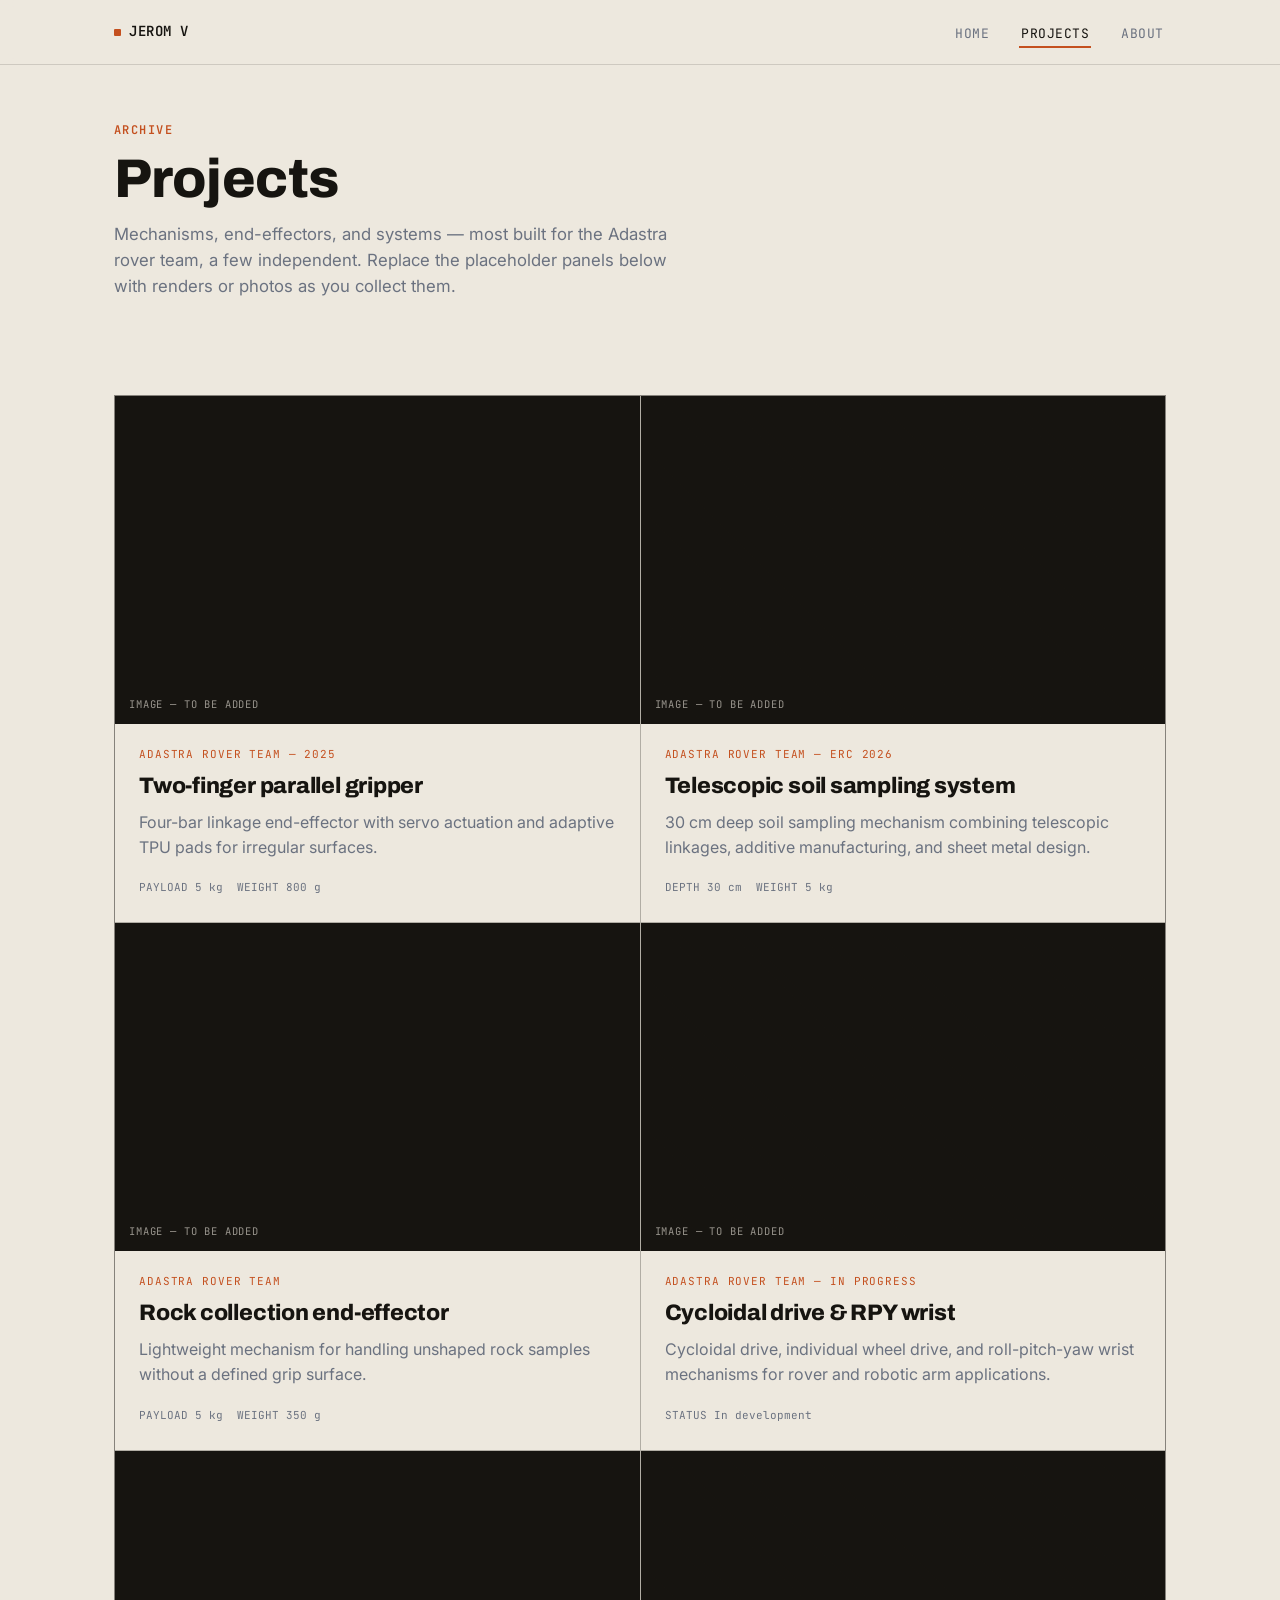
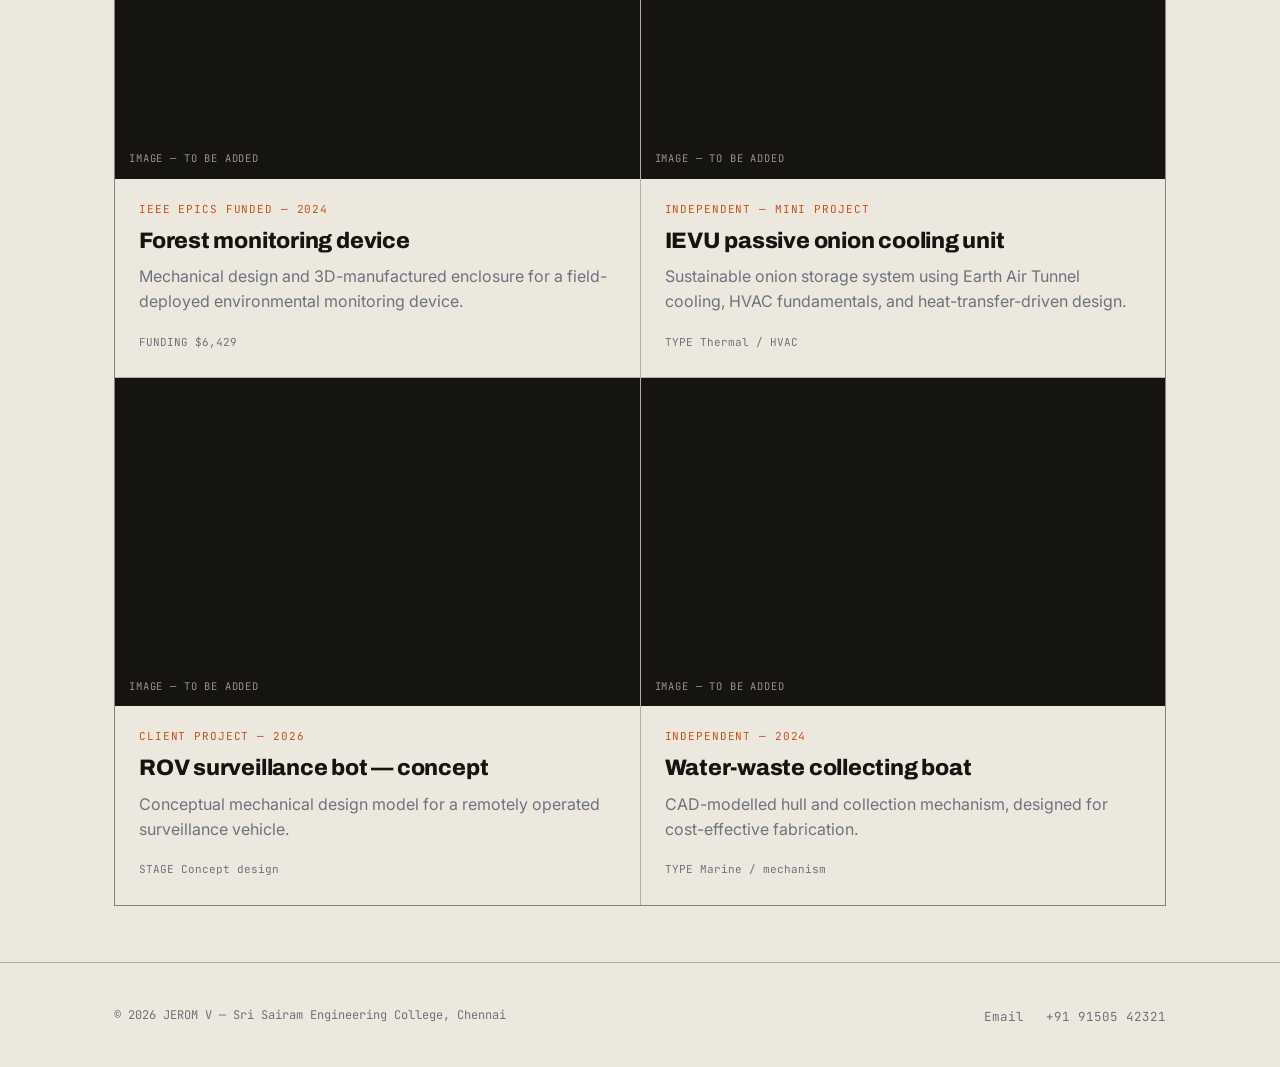
==== projects.html @ 45b2152e "Add files via upload" ====
<!DOCTYPE html>
<html lang="en">
<head>
<meta charset="UTF-8">
<meta name="viewport" content="width=device-width, initial-scale=1.0">
<title>Projects — Jerom V</title>
<link rel="stylesheet" href="style.css">
</head>
<body>

<nav class="site-nav">
  <div class="wrap">
    <a href="index.html" class="nav-mark"><span class="dot"></span>JEROM V</a>
    <ul class="nav-links">
      <li><a href="index.html">Home</a></li>
      <li><a href="projects.html" aria-current="page">Projects</a></li>
      <li><a href="about.html">About</a></li>
    </ul>
  </div>
</nav>

<header class="wrap" style="padding-top: 56px; padding-bottom: 40px;">
  <p class="eyebrow">ARCHIVE</p>
  <h1 style="margin-top: 12px; font-size: clamp(2.2rem, 5vw, 3.4rem);">Projects</h1>
  <p class="muted" style="margin-top: 16px; max-width: 560px; font-size: 1.05rem;">
    Mechanisms, end-effectors, and systems — most built for the Adastra rover
    team, a few independent. Replace the placeholder panels below with renders
    or photos as you collect them.
  </p>
</header>

<section class="tight">
  <div class="wrap">

    <div class="project-grid">

      <!-- 1 -->
      <a href="#gripper" id="gripper" class="project-card">
        <div class="project-thumb"><span class="placeholder-tag">IMAGE — TO BE ADDED</span></div>
        <div class="project-body">
          <span class="project-tag">Adastra Rover Team — 2025</span>
          <h3>Two-finger parallel gripper</h3>
          <p class="muted">Four-bar linkage end-effector with servo actuation and adaptive TPU pads for irregular surfaces.</p>
          <div class="project-meta">
            <span>PAYLOAD 5 kg</span>
            <span>WEIGHT 800 g</span>
          </div>
        </div>
      </a>

      <!-- 2 -->
      <a href="#sampler" id="sampler" class="project-card">
        <div class="project-thumb"><span class="placeholder-tag">IMAGE — TO BE ADDED</span></div>
        <div class="project-body">
          <span class="project-tag">Adastra Rover Team — ERC 2026</span>
          <h3>Telescopic soil sampling system</h3>
          <p class="muted">30 cm deep soil sampling mechanism combining telescopic linkages, additive manufacturing, and sheet metal design.</p>
          <div class="project-meta">
            <span>DEPTH 30 cm</span>
            <span>WEIGHT 5 kg</span>
          </div>
        </div>
      </a>

      <!-- 3 -->
      <a href="#rockgrip" id="rockgrip" class="project-card">
        <div class="project-thumb"><span class="placeholder-tag">IMAGE — TO BE ADDED</span></div>
        <div class="project-body">
          <span class="project-tag">Adastra Rover Team</span>
          <h3>Rock collection end-effector</h3>
          <p class="muted">Lightweight mechanism for handling unshaped rock samples without a defined grip surface.</p>
          <div class="project-meta">
            <span>PAYLOAD 5 kg</span>
            <span>WEIGHT 350 g</span>
          </div>
        </div>
      </a>

      <!-- 4 -->
      <a href="#drives" id="drives" class="project-card">
        <div class="project-thumb"><span class="placeholder-tag">IMAGE — TO BE ADDED</span></div>
        <div class="project-body">
          <span class="project-tag">Adastra Rover Team — In progress</span>
          <h3>Cycloidal drive &amp; RPY wrist</h3>
          <p class="muted">Cycloidal drive, individual wheel drive, and roll-pitch-yaw wrist mechanisms for rover and robotic arm applications.</p>
          <div class="project-meta">
            <span>STATUS In development</span>
          </div>
        </div>
      </a>

      <!-- 5 -->
      <a href="#epics" id="epics" class="project-card">
        <div class="project-thumb"><span class="placeholder-tag">IMAGE — TO BE ADDED</span></div>
        <div class="project-body">
          <span class="project-tag">IEEE EPICS Funded — 2024</span>
          <h3>Forest monitoring device</h3>
          <p class="muted">Mechanical design and 3D-manufactured enclosure for a field-deployed environmental monitoring device.</p>
          <div class="project-meta">
            <span>FUNDING $6,429</span>
          </div>
        </div>
      </a>

      <!-- 6 -->
      <a href="#ievu" id="ievu" class="project-card">
        <div class="project-thumb"><span class="placeholder-tag">IMAGE — TO BE ADDED</span></div>
        <div class="project-body">
          <span class="project-tag">Independent — Mini Project</span>
          <h3>IEVU passive onion cooling unit</h3>
          <p class="muted">Sustainable onion storage system using Earth Air Tunnel cooling, HVAC fundamentals, and heat-transfer-driven design.</p>
          <div class="project-meta">
            <span>TYPE Thermal / HVAC</span>
          </div>
        </div>
      </a>

      <!-- 7 -->
      <a href="#rov" id="rov" class="project-card">
        <div class="project-thumb"><span class="placeholder-tag">IMAGE — TO BE ADDED</span></div>
        <div class="project-body">
          <span class="project-tag">Client Project — 2026</span>
          <h3>ROV surveillance bot — concept</h3>
          <p class="muted">Conceptual mechanical design model for a remotely operated surveillance vehicle.</p>
          <div class="project-meta">
            <span>STAGE Concept design</span>
          </div>
        </div>
      </a>

      <!-- 8 -->
      <a href="#boat" id="boat" class="project-card">
        <div class="project-thumb"><span class="placeholder-tag">IMAGE — TO BE ADDED</span></div>
        <div class="project-body">
          <span class="project-tag">Independent — 2024</span>
          <h3>Water-waste collecting boat</h3>
          <p class="muted">CAD-modelled hull and collection mechanism, designed for cost-effective fabrication.</p>
          <div class="project-meta">
            <span>TYPE Marine / mechanism</span>
          </div>
        </div>
      </a>

    </div>
  </div>
</section>

<footer class="site-footer">
  <div class="wrap">
    <span class="footer-meta">© 2026 JEROM V — Sri Sairam Engineering College, Chennai</span>
    <ul class="footer-links">
      <li><a href="mailto:jeromvanathaian23@gmail.com">Email</a></li>
      <li><a href="tel:+919150542321">+91 91505 42321</a></li>
    </ul>
  </div>
</footer>

</body>
</html>
---- style.css ----
/* =========================================================
   JEROM V — Mechanical Design Portfolio
   Token system
   ========================================================= */

@import url('https://fonts.googleapis.com/css2?family=Archivo:wght@500;600;700;800&family=Inter:wght@400;500;600&family=JetBrains+Mono:wght@400;500;600&display=swap');

:root {
  /* Color */
  --ink: #161410;          /* near-black, warm */
  --paper: #EDE8DE;        /* machined-paper off-white */
  --accent: #C4501F;       /* burnt-orange / powder-coat */
  --steel: #6B7280;        /* tool-steel grey, secondary text */
  --sage: #8A9A8E;         /* blueprint green, quiet contrast */
  --line: rgba(22, 20, 16, 0.14);
  --line-strong: rgba(22, 20, 16, 0.28);
  --paper-raised: #F6F3EC;

  /* Type */
  --display: 'Archivo', sans-serif;
  --body: 'Inter', sans-serif;
  --mono: 'JetBrains Mono', monospace;

  /* Layout */
  --maxw: 1180px;
  --gutter: clamp(20px, 5vw, 64px);
}

* { box-sizing: border-box; }

html {
  scroll-behavior: smooth;
}

@media (prefers-reduced-motion: reduce) {
  html { scroll-behavior: auto; }
  * { animation-duration: 0.001ms !important; animation-iteration-count: 1 !important; transition-duration: 0.001ms !important; }
}

body {
  margin: 0;
  background: var(--paper);
  color: var(--ink);
  font-family: var(--body);
  font-size: 16px;
  line-height: 1.55;
  -webkit-font-smoothing: antialiased;
}

a { color: inherit; }

img { max-width: 100%; display: block; }

::selection {
  background: var(--accent);
  color: var(--paper);
}

:focus-visible {
  outline: 2px solid var(--accent);
  outline-offset: 3px;
}

.wrap {
  max-width: var(--maxw);
  margin: 0 auto;
  padding-left: var(--gutter);
  padding-right: var(--gutter);
}

/* ---------- Type scale ---------- */
.eyebrow {
  font-family: var(--mono);
  font-size: 12px;
  letter-spacing: 0.12em;
  text-transform: uppercase;
  color: var(--accent);
  font-weight: 600;
}

h1, h2, h3 {
  font-family: var(--display);
  font-weight: 800;
  letter-spacing: -0.01em;
  margin: 0;
}

h1 { font-size: clamp(2.6rem, 6vw, 5rem); line-height: 0.98; }
h2 { font-size: clamp(1.8rem, 3.4vw, 2.6rem); line-height: 1.05; }
h3 { font-size: clamp(1.15rem, 2vw, 1.4rem); line-height: 1.2; }

p { margin: 0; color: var(--ink); }
.muted { color: var(--steel); }

/* ---------- Nav ---------- */
.site-nav {
  position: sticky;
  top: 0;
  z-index: 50;
  background: rgba(237, 232, 222, 0.92);
  backdrop-filter: blur(6px);
  border-bottom: 1px solid var(--line);
}

.site-nav .wrap {
  display: flex;
  align-items: center;
  justify-content: space-between;
  height: 64px;
}

.nav-mark {
  font-family: var(--mono);
  font-weight: 600;
  font-size: 14px;
  letter-spacing: 0.04em;
  text-decoration: none;
  display: flex;
  align-items: center;
  gap: 8px;
}

.nav-mark .dot {
  width: 7px;
  height: 7px;
  background: var(--accent);
  border-radius: 1px;
  display: inline-block;
}

.nav-links {
  display: flex;
  gap: 28px;
  list-style: none;
  margin: 0;
  padding: 0;
}

.nav-links a {
  font-family: var(--mono);
  font-size: 13px;
  letter-spacing: 0.04em;
  text-decoration: none;
  color: var(--steel);
  text-transform: uppercase;
  padding: 4px 2px;
  border-bottom: 2px solid transparent;
  transition: color 0.15s ease, border-color 0.15s ease;
}

.nav-links a:hover,
.nav-links a[aria-current="page"] {
  color: var(--ink);
  border-color: var(--accent);
}

.nav-toggle { display: none; }

@media (max-width: 640px) {
  .nav-links { gap: 18px; }
  .nav-links a { font-size: 11px; }
}

/* ---------- Spec sheet strip (signature element) ---------- */
.spec-strip {
  display: grid;
  grid-template-columns: repeat(auto-fit, minmax(140px, 1fr));
  border-top: 1px solid var(--line-strong);
  border-bottom: 1px solid var(--line-strong);
}

.spec-item {
  padding: 14px var(--gutter) 14px 0;
  border-left: 1px solid var(--line);
}

.spec-item:first-child { border-left: none; padding-left: 0; }

@media (max-width: 720px) {
  .spec-strip { grid-template-columns: repeat(2, 1fr); }
  .spec-item { padding: 12px 12px 12px 0; }
  .spec-item:nth-child(2n+1) { border-left: none; }
}

.spec-label {
  font-family: var(--mono);
  font-size: 10.5px;
  letter-spacing: 0.1em;
  text-transform: uppercase;
  color: var(--steel);
  margin-bottom: 4px;
}

.spec-value {
  font-family: var(--mono);
  font-size: 14px;
  font-weight: 600;
  color: var(--ink);
}

.spec-value.accent { color: var(--accent); }

/* ---------- Section scaffolding ---------- */
section { padding: 88px 0; }
section.tight { padding: 56px 0; }

.section-head {
  display: flex;
  justify-content: space-between;
  align-items: flex-end;
  gap: 24px;
  margin-bottom: 40px;
  border-bottom: 1px solid var(--line-strong);
  padding-bottom: 20px;
}

.rule {
  border: none;
  border-top: 1px solid var(--line);
  margin: 0;
}

/* ---------- Buttons / links ---------- */
.btn {
  display: inline-flex;
  align-items: center;
  gap: 8px;
  font-family: var(--mono);
  font-size: 13px;
  letter-spacing: 0.04em;
  text-transform: uppercase;
  text-decoration: none;
  padding: 12px 20px;
  border: 1px solid var(--ink);
  color: var(--ink);
  transition: background 0.15s ease, color 0.15s ease;
}

.btn:hover { background: var(--ink); color: var(--paper); }

.btn.primary {
  background: var(--accent);
  border-color: var(--accent);
  color: var(--paper);
}

.btn.primary:hover { background: var(--ink); border-color: var(--ink); }

.text-link {
  font-family: var(--mono);
  font-size: 13px;
  text-decoration: none;
  color: var(--ink);
  border-bottom: 1px solid var(--accent);
  padding-bottom: 1px;
}

.text-link:hover { color: var(--accent); }

/* ---------- Project cards ---------- */
.project-grid {
  display: grid;
  grid-template-columns: repeat(2, 1fr);
  gap: 1px;
  background: var(--line-strong);
  border: 1px solid var(--line-strong);
}

@media (max-width: 760px) {
  .project-grid { grid-template-columns: 1fr; }
}

.project-card {
  background: var(--paper);
  text-decoration: none;
  color: var(--ink);
  display: flex;
  flex-direction: column;
  transition: background 0.18s ease;
}

.project-card:hover { background: var(--paper-raised); }

.project-thumb {
  aspect-ratio: 16 / 10;
  background:
    repeating-linear-gradient(45deg, transparent, transparent 8px, rgba(22,20,16,0.05) 8px, rgba(22,20,16,0.05) 9px),
    var(--ink);
  position: relative;
  overflow: hidden;
}

.project-thumb .placeholder-tag {
  position: absolute;
  bottom: 12px;
  left: 14px;
  font-family: var(--mono);
  font-size: 10.5px;
  color: var(--paper);
  opacity: 0.6;
  letter-spacing: 0.08em;
}

.project-thumb img { width: 100%; height: 100%; object-fit: cover; }

.project-body {
  padding: 22px 24px 26px;
  flex: 1;
  display: flex;
  flex-direction: column;
  gap: 10px;
}

.project-tag {
  font-family: var(--mono);
  font-size: 11px;
  letter-spacing: 0.08em;
  text-transform: uppercase;
  color: var(--accent);
}

.project-meta {
  display: flex;
  gap: 14px;
  flex-wrap: wrap;
  margin-top: auto;
  padding-top: 10px;
}

.project-meta span {
  font-family: var(--mono);
  font-size: 11px;
  color: var(--steel);
}

/* ---------- Footer ---------- */
.site-footer {
  border-top: 1px solid var(--line-strong);
  padding: 40px 0;
}

.site-footer .wrap {
  display: flex;
  justify-content: space-between;
  align-items: center;
  flex-wrap: wrap;
  gap: 16px;
}

.footer-links {
  display: flex;
  gap: 22px;
  list-style: none;
  padding: 0;
  margin: 0;
}

.footer-links a {
  font-family: var(--mono);
  font-size: 12.5px;
  text-decoration: none;
  color: var(--steel);
}

.footer-links a:hover { color: var(--accent); }

.footer-meta {
  font-family: var(--mono);
  font-size: 12px;
  color: var(--steel);
}

/* ---------- Misc components ---------- */
.kicker-num {
  font-family: var(--mono);
  font-size: 12px;
  color: var(--steel);
}

.two-col {
  display: grid;
  grid-template-columns: 1.1fr 1fr;
  gap: 56px;
}

@media (max-width: 800px) {
  .two-col { grid-template-columns: 1fr; gap: 32px; }
}

.tag-list {
  display: flex;
  flex-wrap: wrap;
  gap: 8px;
}

.tag-pill {
  font-family: var(--mono);
  font-size: 11.5px;
  letter-spacing: 0.02em;
  padding: 5px 10px;
  border: 1px solid var(--line-strong);
  color: var(--steel);
}

.timeline-row {
  display: grid;
  grid-template-columns: 110px 1fr;
  gap: 24px;
  padding: 22px 0;
  border-top: 1px solid var(--line);
}

.timeline-row:last-child { border-bottom: 1px solid var(--line); }

.timeline-date {
  font-family: var(--mono);
  font-size: 12.5px;
  color: var(--steel);
  padding-top: 3px;
}

@media (max-width: 600px) {
  .timeline-row { grid-template-columns: 1fr; gap: 6px; }
}

/* hero crosshair / corner marks, subtle technical-drawing motif */
.hero-frame {
  position: relative;
  border: 1px solid var(--line-strong);
  padding: 56px var(--gutter) 64px;
}

.corner {
  position: absolute;
  width: 14px;
  height: 14px;
  border: 1.5px solid var(--accent);
}

.corner.tl { top: -1px; left: -1px; border-right: none; border-bottom: none; }
.corner.tr { top: -1px; right: -1px; border-left: none; border-bottom: none; }
.corner.bl { bottom: -1px; left: -1px; border-right: none; border-top: none; }
.corner.br { bottom: -1px; right: -1px; border-left: none; border-top: none; }
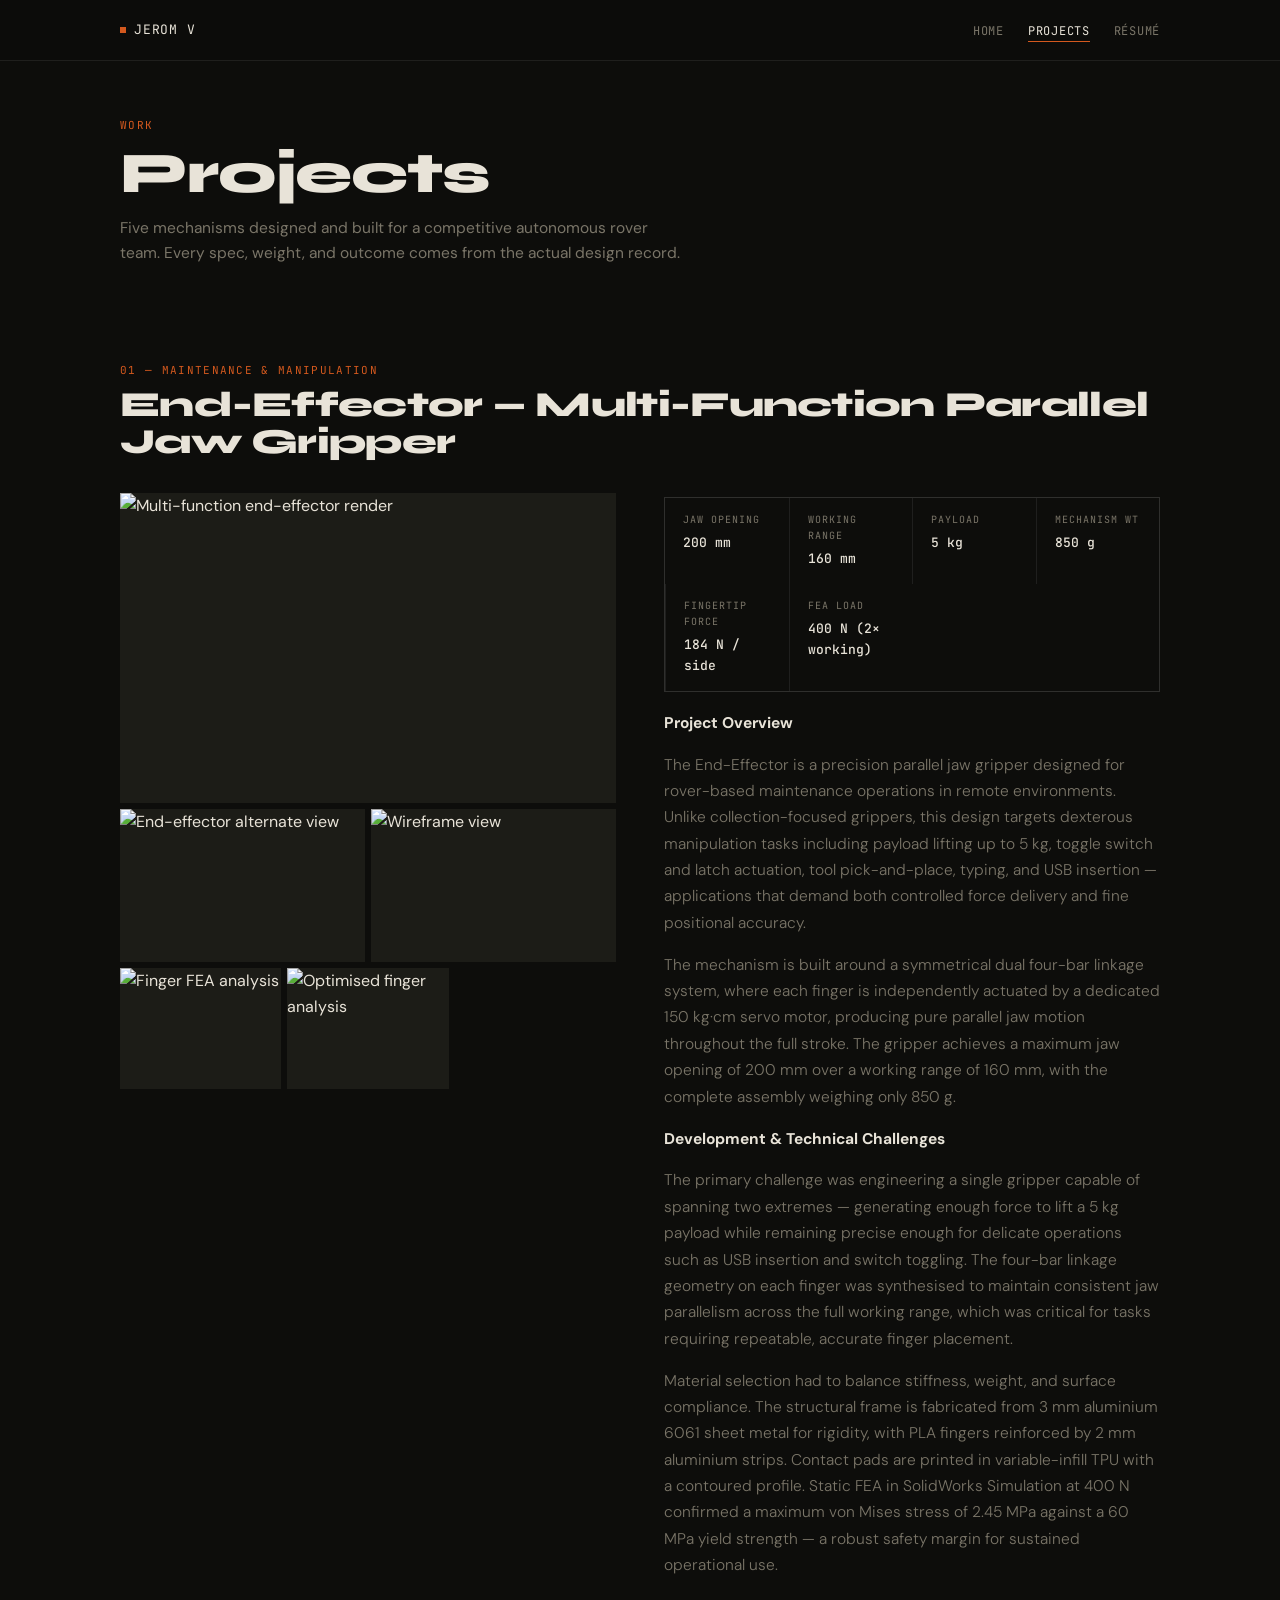
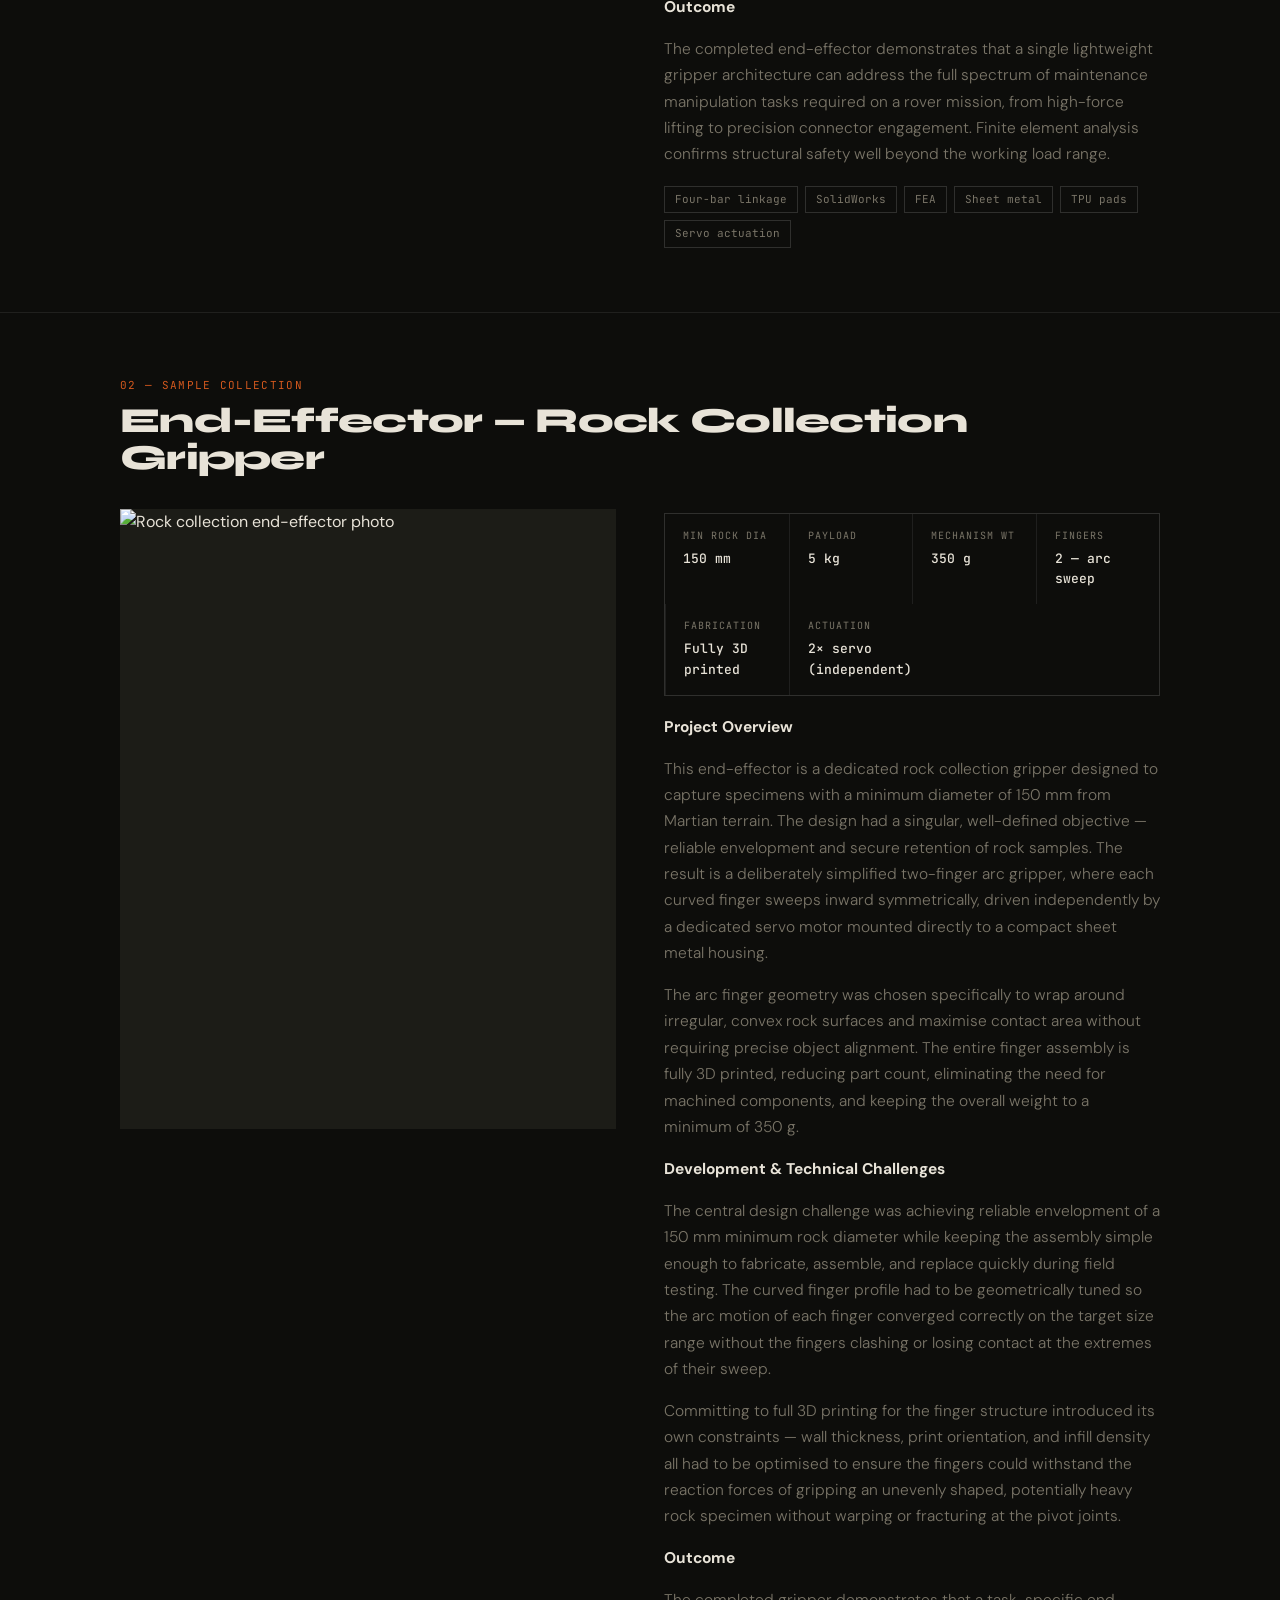
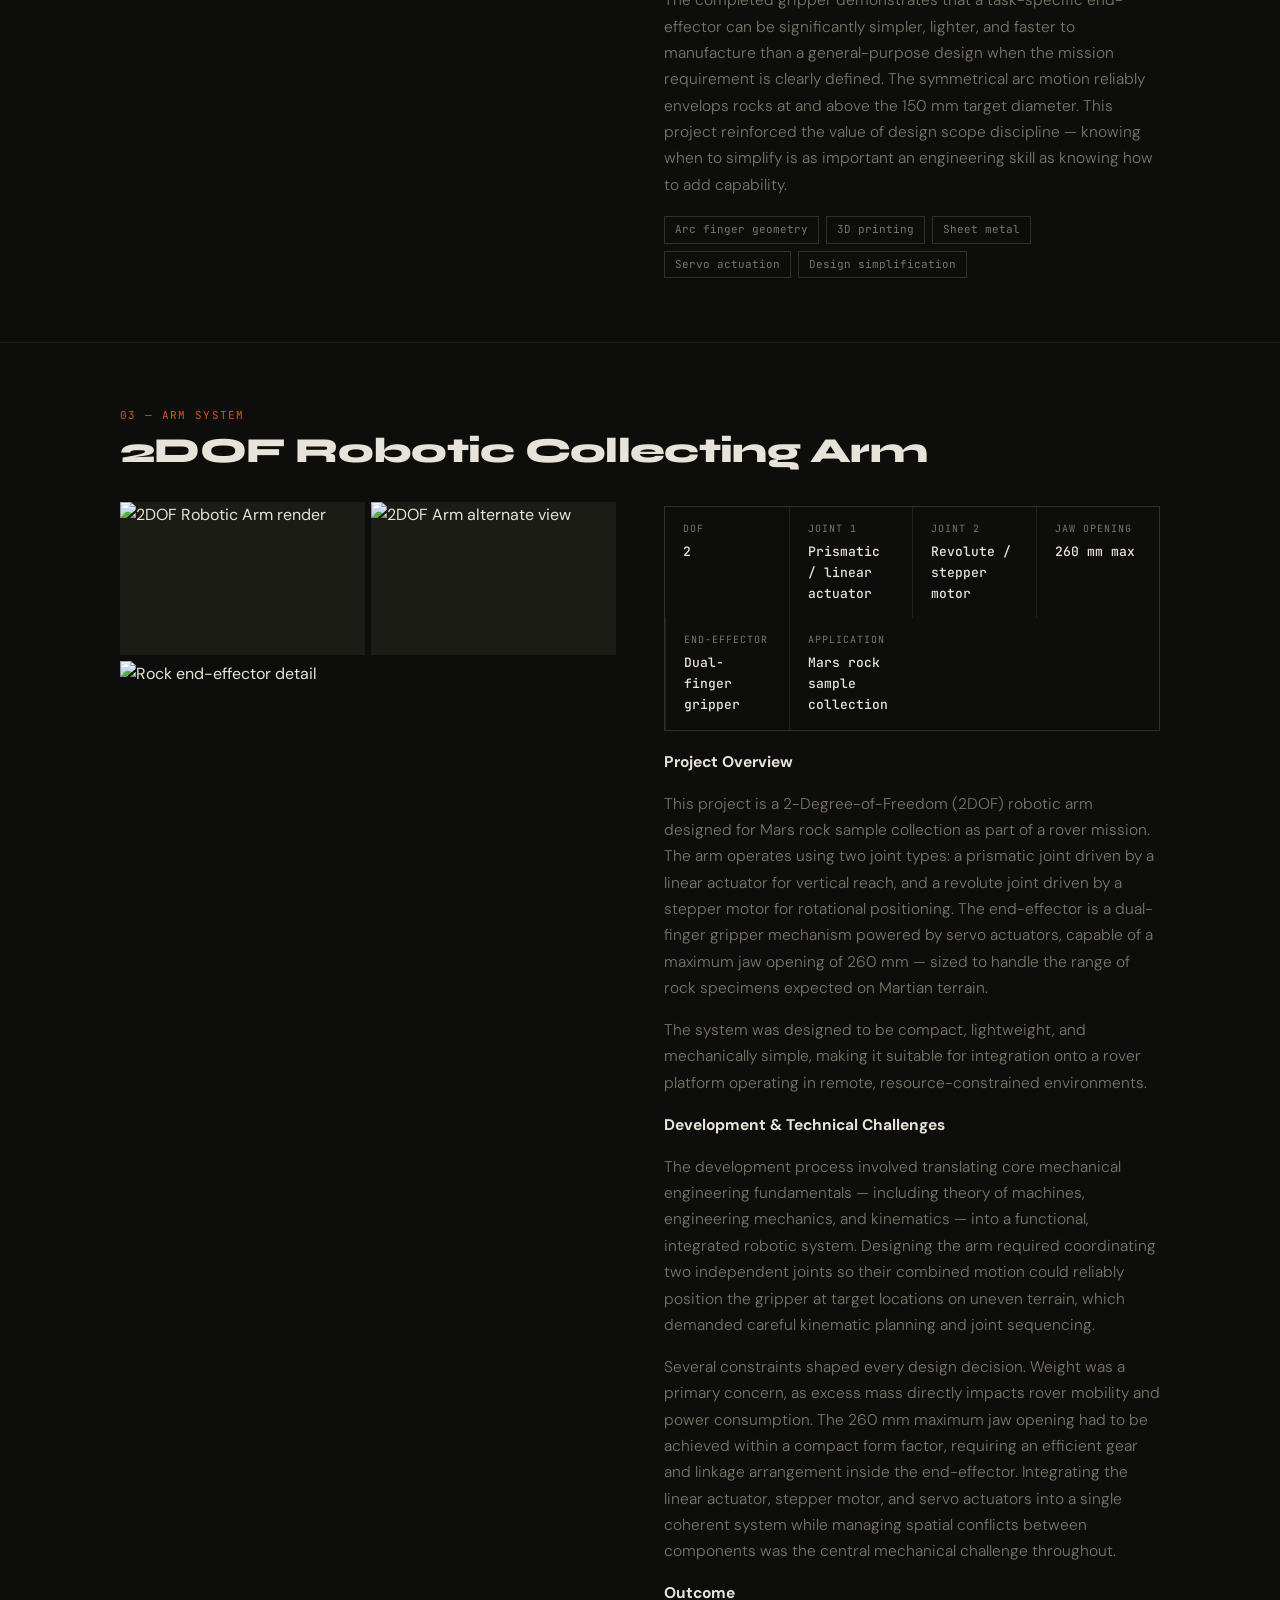
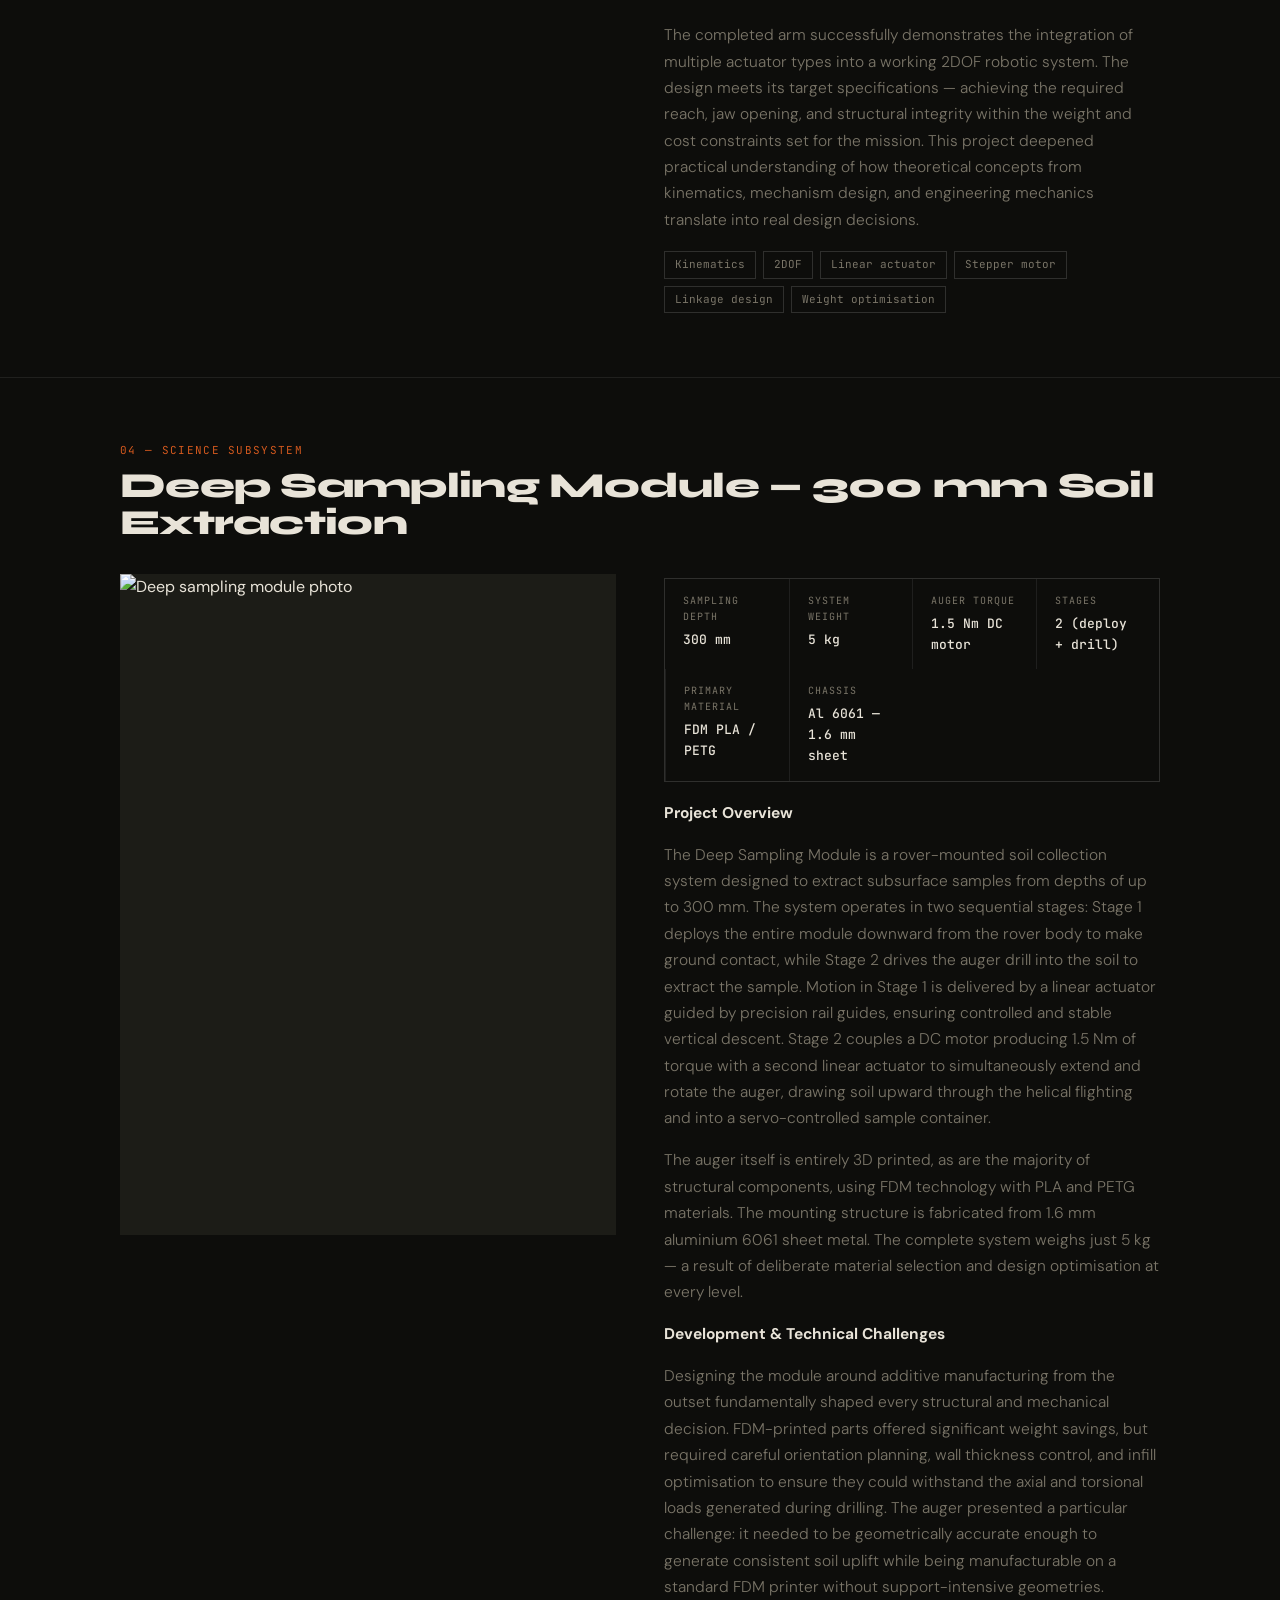
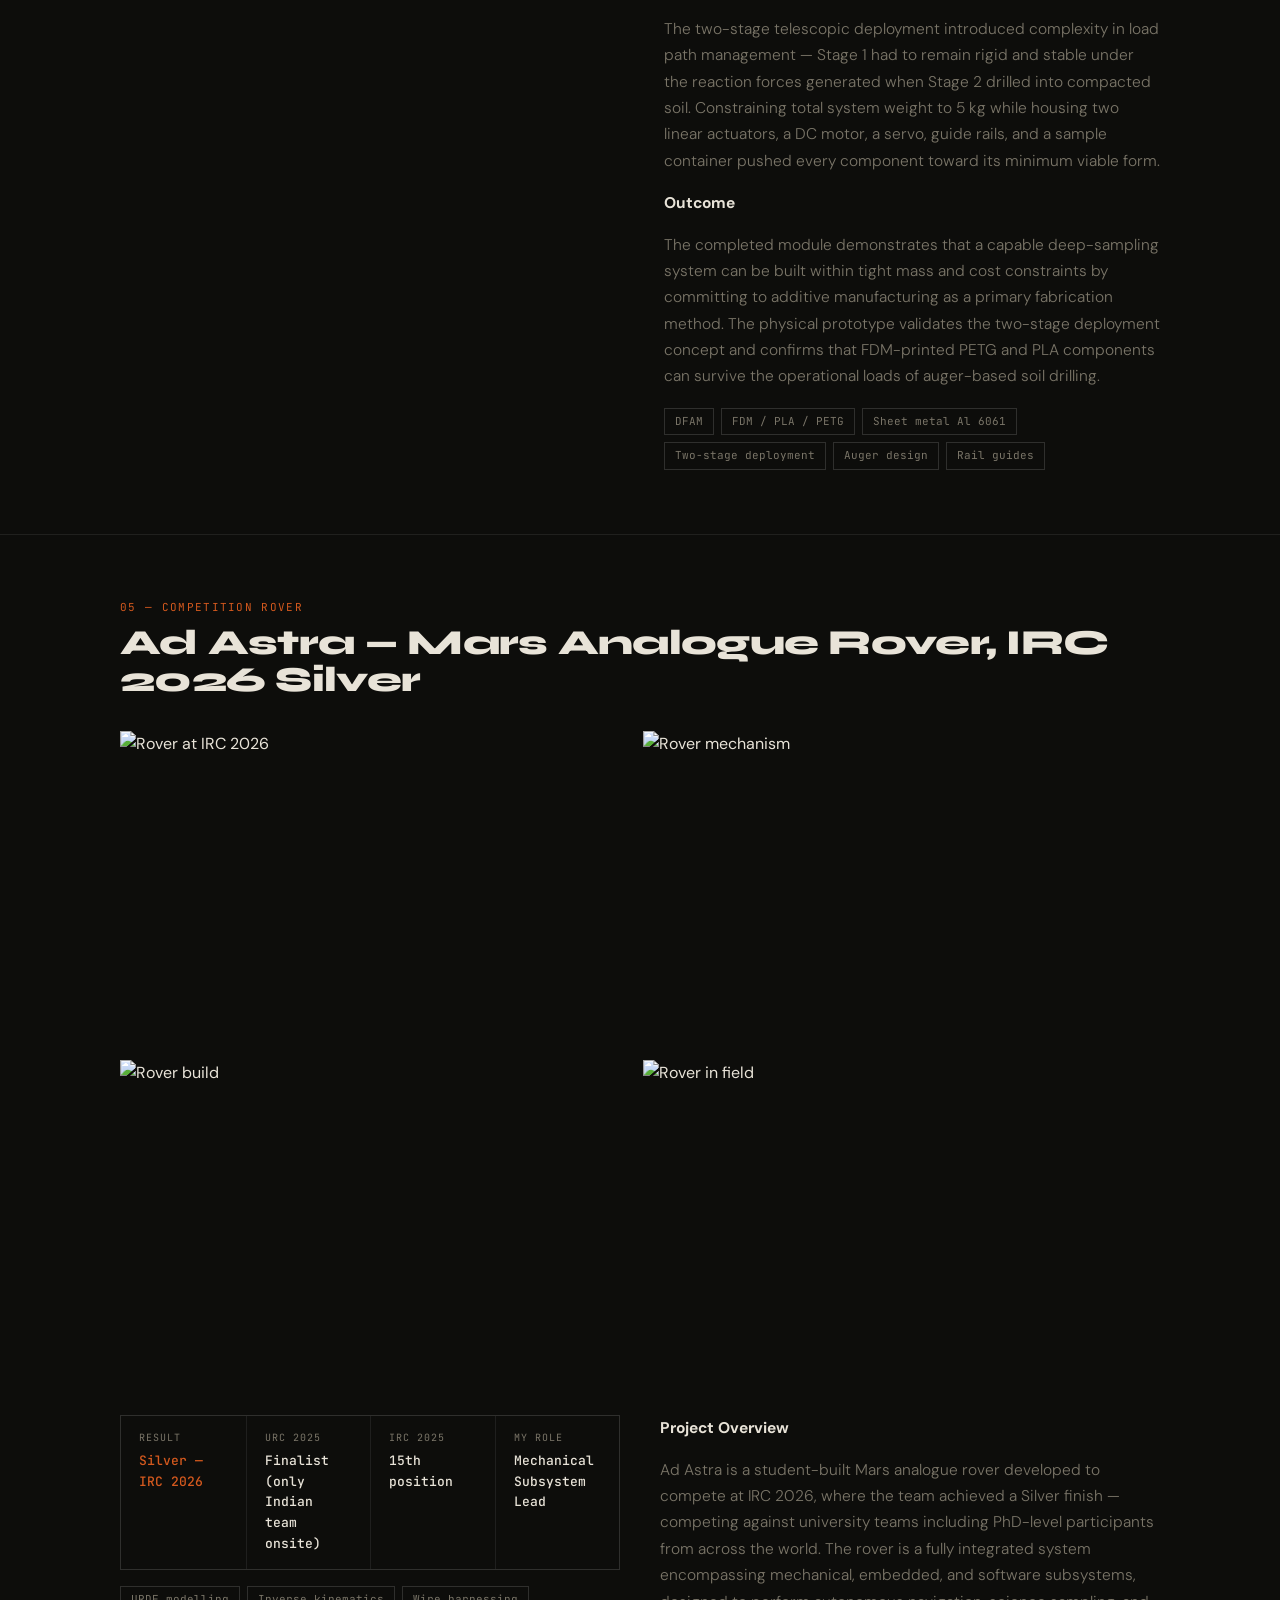
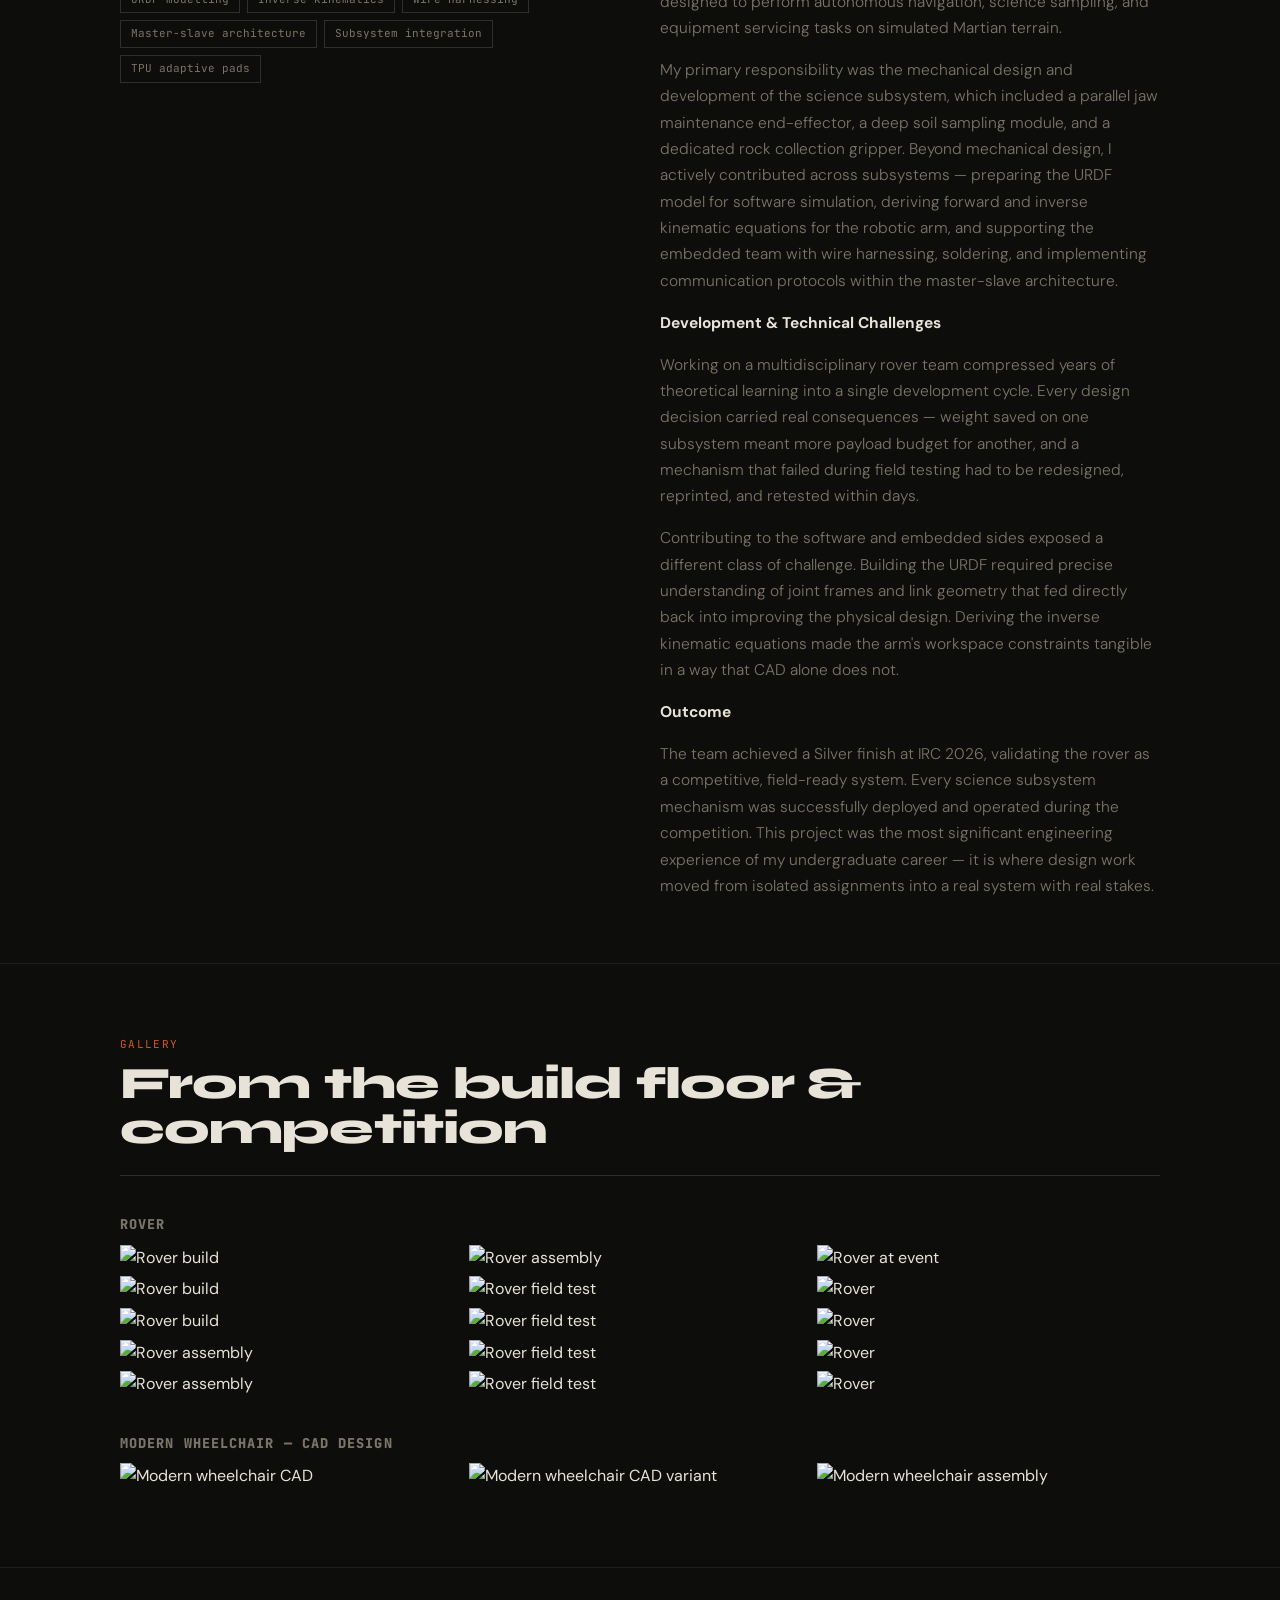
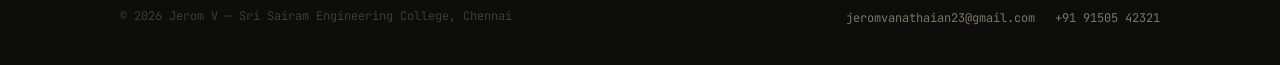
==== commit 36ce7268: "Add files via upload" ====
--- a/projects.html
+++ b/projects.html
@@ -2,158 +2,329 @@
 <html lang="en">
 <head>
 <meta charset="UTF-8">
-<meta name="viewport" content="width=device-width, initial-scale=1.0">
+<meta name="viewport" content="width=device-width,initial-scale=1.0">
 <title>Projects — Jerom V</title>
 <link rel="stylesheet" href="style.css">
 </head>
 <body>
 
-<nav class="site-nav">
-  <div class="wrap">
-    <a href="index.html" class="nav-mark"><span class="dot"></span>JEROM V</a>
-    <ul class="nav-links">
+<nav class="nav">
+  <div class="wrap nav__inner">
+    <a href="index.html" class="nav__logo"><span class="nav__logo-dot"></span>JEROM V</a>
+    <ul class="nav__links">
       <li><a href="index.html">Home</a></li>
       <li><a href="projects.html" aria-current="page">Projects</a></li>
-      <li><a href="about.html">About</a></li>
+      <li><a href="resume.html">Résumé</a></li>
     </ul>
   </div>
 </nav>
 
-<header class="wrap" style="padding-top: 56px; padding-bottom: 40px;">
-  <p class="eyebrow">ARCHIVE</p>
-  <h1 style="margin-top: 12px; font-size: clamp(2.2rem, 5vw, 3.4rem);">Projects</h1>
-  <p class="muted" style="margin-top: 16px; max-width: 560px; font-size: 1.05rem;">
-    Mechanisms, end-effectors, and systems — most built for the Adastra rover
-    team, a few independent. Replace the placeholder panels below with renders
-    or photos as you collect them.
-  </p>
-</header>
-
-<section class="tight">
-  <div class="wrap">
-
-    <div class="project-grid">
-
-      <!-- 1 -->
-      <a href="#gripper" id="gripper" class="project-card">
-        <div class="project-thumb"><span class="placeholder-tag">IMAGE — TO BE ADDED</span></div>
-        <div class="project-body">
-          <span class="project-tag">Adastra Rover Team — 2025</span>
-          <h3>Two-finger parallel gripper</h3>
-          <p class="muted">Four-bar linkage end-effector with servo actuation and adaptive TPU pads for irregular surfaces.</p>
-          <div class="project-meta">
-            <span>PAYLOAD 5 kg</span>
-            <span>WEIGHT 800 g</span>
-          </div>
-        </div>
-      </a>
-
-      <!-- 2 -->
-      <a href="#sampler" id="sampler" class="project-card">
-        <div class="project-thumb"><span class="placeholder-tag">IMAGE — TO BE ADDED</span></div>
-        <div class="project-body">
-          <span class="project-tag">Adastra Rover Team — ERC 2026</span>
-          <h3>Telescopic soil sampling system</h3>
-          <p class="muted">30 cm deep soil sampling mechanism combining telescopic linkages, additive manufacturing, and sheet metal design.</p>
-          <div class="project-meta">
-            <span>DEPTH 30 cm</span>
-            <span>WEIGHT 5 kg</span>
-          </div>
-        </div>
-      </a>
-
-      <!-- 3 -->
-      <a href="#rockgrip" id="rockgrip" class="project-card">
-        <div class="project-thumb"><span class="placeholder-tag">IMAGE — TO BE ADDED</span></div>
-        <div class="project-body">
-          <span class="project-tag">Adastra Rover Team</span>
-          <h3>Rock collection end-effector</h3>
-          <p class="muted">Lightweight mechanism for handling unshaped rock samples without a defined grip surface.</p>
-          <div class="project-meta">
-            <span>PAYLOAD 5 kg</span>
-            <span>WEIGHT 350 g</span>
-          </div>
-        </div>
-      </a>
-
-      <!-- 4 -->
-      <a href="#drives" id="drives" class="project-card">
-        <div class="project-thumb"><span class="placeholder-tag">IMAGE — TO BE ADDED</span></div>
-        <div class="project-body">
-          <span class="project-tag">Adastra Rover Team — In progress</span>
-          <h3>Cycloidal drive &amp; RPY wrist</h3>
-          <p class="muted">Cycloidal drive, individual wheel drive, and roll-pitch-yaw wrist mechanisms for rover and robotic arm applications.</p>
-          <div class="project-meta">
-            <span>STATUS In development</span>
-          </div>
-        </div>
-      </a>
-
-      <!-- 5 -->
-      <a href="#epics" id="epics" class="project-card">
-        <div class="project-thumb"><span class="placeholder-tag">IMAGE — TO BE ADDED</span></div>
-        <div class="project-body">
-          <span class="project-tag">IEEE EPICS Funded — 2024</span>
-          <h3>Forest monitoring device</h3>
-          <p class="muted">Mechanical design and 3D-manufactured enclosure for a field-deployed environmental monitoring device.</p>
-          <div class="project-meta">
-            <span>FUNDING $6,429</span>
-          </div>
-        </div>
-      </a>
-
-      <!-- 6 -->
-      <a href="#ievu" id="ievu" class="project-card">
-        <div class="project-thumb"><span class="placeholder-tag">IMAGE — TO BE ADDED</span></div>
-        <div class="project-body">
-          <span class="project-tag">Independent — Mini Project</span>
-          <h3>IEVU passive onion cooling unit</h3>
-          <p class="muted">Sustainable onion storage system using Earth Air Tunnel cooling, HVAC fundamentals, and heat-transfer-driven design.</p>
-          <div class="project-meta">
-            <span>TYPE Thermal / HVAC</span>
-          </div>
-        </div>
-      </a>
-
-      <!-- 7 -->
-      <a href="#rov" id="rov" class="project-card">
-        <div class="project-thumb"><span class="placeholder-tag">IMAGE — TO BE ADDED</span></div>
-        <div class="project-body">
-          <span class="project-tag">Client Project — 2026</span>
-          <h3>ROV surveillance bot — concept</h3>
-          <p class="muted">Conceptual mechanical design model for a remotely operated surveillance vehicle.</p>
-          <div class="project-meta">
-            <span>STAGE Concept design</span>
-          </div>
-        </div>
-      </a>
-
-      <!-- 8 -->
-      <a href="#boat" id="boat" class="project-card">
-        <div class="project-thumb"><span class="placeholder-tag">IMAGE — TO BE ADDED</span></div>
-        <div class="project-body">
-          <span class="project-tag">Independent — 2024</span>
-          <h3>Water-waste collecting boat</h3>
-          <p class="muted">CAD-modelled hull and collection mechanism, designed for cost-effective fabrication.</p>
-          <div class="project-meta">
-            <span>TYPE Marine / mechanism</span>
-          </div>
-        </div>
-      </a>
-
-    </div>
-  </div>
-</section>
+<div class="wrap" style="padding-top:56px;padding-bottom:32px;">
+  <p class="eyebrow">Work</p>
+  <h1 style="font-size:clamp(2.2rem,5vw,3.6rem);margin-top:10px;">Projects</h1>
+  <p style="color:var(--muted);margin-top:14px;max-width:560px;font-size:.97rem;">Five mechanisms designed and built for a competitive autonomous rover team. Every spec, weight, and outcome comes from the actual design record.</p>
+</div>
+
+<!-- ═══════════════════════════════════
+     PROJECT 1 — ENDEFFECTOR MULTIFUNCTION
+════════════════════════════════════ -->
+<section class="project-section" id="endeffector-mf">
+  <div class="wrap">
+    <p class="eyebrow">01 — Maintenance & Manipulation</p>
+    <h2 class="project-section-title" style="margin-top:8px;margin-bottom:32px;">End-Effector — Multi-Function Parallel Jaw Gripper</h2>
+
+    <div class="project-layout">
+      <!-- IMAGES LEFT -->
+      <div>
+        <div class="project-img-grid three">
+          <img class="proj-img main" src="images/ef1_main.jpg" alt="Multi-function end-effector render">
+          <img class="proj-img" src="images/ef1_alt.jpg" alt="End-effector alternate view">
+          <img class="proj-img" src="images/ef1_wireframe.jpg" alt="Wireframe view">
+        </div>
+        <div class="img-strip" style="margin-top:6px;">
+          <img src="images/ef1_analysis.jpg" alt="Finger FEA analysis">
+          <img src="images/ef1_optimized.jpg" alt="Optimised finger analysis">
+        </div>
+      </div>
+
+      <!-- TEXT RIGHT -->
+      <div class="project-text">
+        <div class="specs project-specs">
+          <div class="spec"><div class="spec__label">Jaw Opening</div><div class="spec__val">200 mm</div></div>
+          <div class="spec"><div class="spec__label">Working Range</div><div class="spec__val">160 mm</div></div>
+          <div class="spec"><div class="spec__label">Payload</div><div class="spec__val">5 kg</div></div>
+          <div class="spec"><div class="spec__label">Mechanism Wt</div><div class="spec__val">850 g</div></div>
+          <div class="spec"><div class="spec__label">Fingertip Force</div><div class="spec__val">184 N / side</div></div>
+          <div class="spec"><div class="spec__label">FEA Load</div><div class="spec__val">400 N (2× working)</div></div>
+        </div>
+
+        <div class="project-body-text">
+          <p><strong style="color:var(--text);">Project Overview</strong></p>
+          <p>The End-Effector is a precision parallel jaw gripper designed for rover-based maintenance operations in remote environments. Unlike collection-focused grippers, this design targets dexterous manipulation tasks including payload lifting up to 5 kg, toggle switch and latch actuation, tool pick-and-place, typing, and USB insertion — applications that demand both controlled force delivery and fine positional accuracy.</p>
+          <p>The mechanism is built around a symmetrical dual four-bar linkage system, where each finger is independently actuated by a dedicated 150 kg·cm servo motor, producing pure parallel jaw motion throughout the full stroke. The gripper achieves a maximum jaw opening of 200 mm over a working range of 160 mm, with the complete assembly weighing only 850 g.</p>
+          <p><strong style="color:var(--text);">Development &amp; Technical Challenges</strong></p>
+          <p>The primary challenge was engineering a single gripper capable of spanning two extremes — generating enough force to lift a 5 kg payload while remaining precise enough for delicate operations such as USB insertion and switch toggling. The four-bar linkage geometry on each finger was synthesised to maintain consistent jaw parallelism across the full working range, which was critical for tasks requiring repeatable, accurate finger placement.</p>
+          <p>Material selection had to balance stiffness, weight, and surface compliance. The structural frame is fabricated from 3 mm aluminium 6061 sheet metal for rigidity, with PLA fingers reinforced by 2 mm aluminium strips. Contact pads are printed in variable-infill TPU with a contoured profile. Static FEA in SolidWorks Simulation at 400 N confirmed a maximum von Mises stress of 2.45 MPa against a 60 MPa yield strength — a robust safety margin for sustained operational use.</p>
+          <p><strong style="color:var(--text);">Outcome</strong></p>
+          <p>The completed end-effector demonstrates that a single lightweight gripper architecture can address the full spectrum of maintenance manipulation tasks required on a rover mission, from high-force lifting to precision connector engagement. Finite element analysis confirms structural safety well beyond the working load range.</p>
+        </div>
+
+        <div class="tags">
+          <span class="tag">Four-bar linkage</span><span class="tag">SolidWorks</span><span class="tag">FEA</span>
+          <span class="tag">Sheet metal</span><span class="tag">TPU pads</span><span class="tag">Servo actuation</span>
+        </div>
+      </div>
+    </div>
+  </div>
+</section>
+
+<!-- ═══════════════════════════════════
+     PROJECT 2 — ENDEFFECTOR ROCK
+════════════════════════════════════ -->
+<section class="project-section" id="endeffector-rock">
+  <div class="wrap">
+    <p class="eyebrow">02 — Sample Collection</p>
+    <h2 class="project-section-title" style="margin-top:8px;margin-bottom:32px;">End-Effector — Rock Collection Gripper</h2>
+
+    <div class="project-layout reverse">
+      <!-- TEXT LEFT (rendered right in reverse layout) -->
+      <div class="project-text">
+        <div class="specs project-specs">
+          <div class="spec"><div class="spec__label">Min Rock Dia</div><div class="spec__val">150 mm</div></div>
+          <div class="spec"><div class="spec__label">Payload</div><div class="spec__val">5 kg</div></div>
+          <div class="spec"><div class="spec__label">Mechanism Wt</div><div class="spec__val">350 g</div></div>
+          <div class="spec"><div class="spec__label">Fingers</div><div class="spec__val">2 — arc sweep</div></div>
+          <div class="spec"><div class="spec__label">Fabrication</div><div class="spec__val">Fully 3D printed</div></div>
+          <div class="spec"><div class="spec__label">Actuation</div><div class="spec__val">2× servo (independent)</div></div>
+        </div>
+
+        <div class="project-body-text">
+          <p><strong style="color:var(--text);">Project Overview</strong></p>
+          <p>This end-effector is a dedicated rock collection gripper designed to capture specimens with a minimum diameter of 150 mm from Martian terrain. The design had a singular, well-defined objective — reliable envelopment and secure retention of rock samples. The result is a deliberately simplified two-finger arc gripper, where each curved finger sweeps inward symmetrically, driven independently by a dedicated servo motor mounted directly to a compact sheet metal housing.</p>
+          <p>The arc finger geometry was chosen specifically to wrap around irregular, convex rock surfaces and maximise contact area without requiring precise object alignment. The entire finger assembly is fully 3D printed, reducing part count, eliminating the need for machined components, and keeping the overall weight to a minimum of 350 g.</p>
+          <p><strong style="color:var(--text);">Development &amp; Technical Challenges</strong></p>
+          <p>The central design challenge was achieving reliable envelopment of a 150 mm minimum rock diameter while keeping the assembly simple enough to fabricate, assemble, and replace quickly during field testing. The curved finger profile had to be geometrically tuned so the arc motion of each finger converged correctly on the target size range without the fingers clashing or losing contact at the extremes of their sweep.</p>
+          <p>Committing to full 3D printing for the finger structure introduced its own constraints — wall thickness, print orientation, and infill density all had to be optimised to ensure the fingers could withstand the reaction forces of gripping an unevenly shaped, potentially heavy rock specimen without warping or fracturing at the pivot joints.</p>
+          <p><strong style="color:var(--text);">Outcome</strong></p>
+          <p>The completed gripper demonstrates that a task-specific end-effector can be significantly simpler, lighter, and faster to manufacture than a general-purpose design when the mission requirement is clearly defined. The symmetrical arc motion reliably envelops rocks at and above the 150 mm target diameter. This project reinforced the value of design scope discipline — knowing when to simplify is as important an engineering skill as knowing how to add capability.</p>
+        </div>
+
+        <div class="tags">
+          <span class="tag">Arc finger geometry</span><span class="tag">3D printing</span><span class="tag">Sheet metal</span>
+          <span class="tag">Servo actuation</span><span class="tag">Design simplification</span>
+        </div>
+      </div>
+
+      <!-- IMAGE RIGHT -->
+      <div>
+        <img class="proj-img" src="images/ef2_photo.jpg" alt="Rock collection end-effector photo" style="width:100%;aspect-ratio:4/5;object-fit:cover;">
+      </div>
+    </div>
+  </div>
+</section>
+
+<!-- ═══════════════════════════════════
+     PROJECT 3 — 2DOF ROBOTIC ARM
+════════════════════════════════════ -->
+<section class="project-section" id="robotic-arm">
+  <div class="wrap">
+    <p class="eyebrow">03 — Arm System</p>
+    <h2 class="project-section-title" style="margin-top:8px;margin-bottom:32px;">2DOF Robotic Collecting Arm</h2>
+
+    <div class="project-layout">
+      <!-- IMAGES LEFT -->
+      <div>
+        <div class="project-img-grid two">
+          <img class="proj-img" src="images/arm_main.jpg" alt="2DOF Robotic Arm render">
+          <img class="proj-img" src="images/arm_alt.jpg" alt="2DOF Arm alternate view">
+        </div>
+        <img src="images/arm_endeff.jpg" alt="Rock end-effector detail" style="width:100%;aspect-ratio:16/9;object-fit:cover;margin-top:6px;">
+      </div>
+
+      <!-- TEXT RIGHT -->
+      <div class="project-text">
+        <div class="specs project-specs">
+          <div class="spec"><div class="spec__label">DOF</div><div class="spec__val">2</div></div>
+          <div class="spec"><div class="spec__label">Joint 1</div><div class="spec__val">Prismatic / linear actuator</div></div>
+          <div class="spec"><div class="spec__label">Joint 2</div><div class="spec__val">Revolute / stepper motor</div></div>
+          <div class="spec"><div class="spec__label">Jaw Opening</div><div class="spec__val">260 mm max</div></div>
+          <div class="spec"><div class="spec__label">End-effector</div><div class="spec__val">Dual-finger gripper</div></div>
+          <div class="spec"><div class="spec__label">Application</div><div class="spec__val">Mars rock sample collection</div></div>
+        </div>
+
+        <div class="project-body-text">
+          <p><strong style="color:var(--text);">Project Overview</strong></p>
+          <p>This project is a 2-Degree-of-Freedom (2DOF) robotic arm designed for Mars rock sample collection as part of a rover mission. The arm operates using two joint types: a prismatic joint driven by a linear actuator for vertical reach, and a revolute joint driven by a stepper motor for rotational positioning. The end-effector is a dual-finger gripper mechanism powered by servo actuators, capable of a maximum jaw opening of 260 mm — sized to handle the range of rock specimens expected on Martian terrain.</p>
+          <p>The system was designed to be compact, lightweight, and mechanically simple, making it suitable for integration onto a rover platform operating in remote, resource-constrained environments.</p>
+          <p><strong style="color:var(--text);">Development &amp; Technical Challenges</strong></p>
+          <p>The development process involved translating core mechanical engineering fundamentals — including theory of machines, engineering mechanics, and kinematics — into a functional, integrated robotic system. Designing the arm required coordinating two independent joints so their combined motion could reliably position the gripper at target locations on uneven terrain, which demanded careful kinematic planning and joint sequencing.</p>
+          <p>Several constraints shaped every design decision. Weight was a primary concern, as excess mass directly impacts rover mobility and power consumption. The 260 mm maximum jaw opening had to be achieved within a compact form factor, requiring an efficient gear and linkage arrangement inside the end-effector. Integrating the linear actuator, stepper motor, and servo actuators into a single coherent system while managing spatial conflicts between components was the central mechanical challenge throughout.</p>
+          <p><strong style="color:var(--text);">Outcome</strong></p>
+          <p>The completed arm successfully demonstrates the integration of multiple actuator types into a working 2DOF robotic system. The design meets its target specifications — achieving the required reach, jaw opening, and structural integrity within the weight and cost constraints set for the mission. This project deepened practical understanding of how theoretical concepts from kinematics, mechanism design, and engineering mechanics translate into real design decisions.</p>
+        </div>
+
+        <div class="tags">
+          <span class="tag">Kinematics</span><span class="tag">2DOF</span><span class="tag">Linear actuator</span>
+          <span class="tag">Stepper motor</span><span class="tag">Linkage design</span><span class="tag">Weight optimisation</span>
+        </div>
+      </div>
+    </div>
+  </div>
+</section>
+
+<!-- ═══════════════════════════════════
+     PROJECT 4 — DEEP SAMPLING
+════════════════════════════════════ -->
+<section class="project-section" id="deep-sampling">
+  <div class="wrap">
+    <p class="eyebrow">04 — Science Subsystem</p>
+    <h2 class="project-section-title" style="margin-top:8px;margin-bottom:32px;">Deep Sampling Module — 300 mm Soil Extraction</h2>
+
+    <div class="project-layout reverse">
+      <!-- TEXT LEFT -->
+      <div class="project-text">
+        <div class="specs project-specs">
+          <div class="spec"><div class="spec__label">Sampling Depth</div><div class="spec__val">300 mm</div></div>
+          <div class="spec"><div class="spec__label">System Weight</div><div class="spec__val">5 kg</div></div>
+          <div class="spec"><div class="spec__label">Auger Torque</div><div class="spec__val">1.5 Nm DC motor</div></div>
+          <div class="spec"><div class="spec__label">Stages</div><div class="spec__val">2 (deploy + drill)</div></div>
+          <div class="spec"><div class="spec__label">Primary Material</div><div class="spec__val">FDM PLA / PETG</div></div>
+          <div class="spec"><div class="spec__label">Chassis</div><div class="spec__val">Al 6061 — 1.6 mm sheet</div></div>
+        </div>
+
+        <div class="project-body-text">
+          <p><strong style="color:var(--text);">Project Overview</strong></p>
+          <p>The Deep Sampling Module is a rover-mounted soil collection system designed to extract subsurface samples from depths of up to 300 mm. The system operates in two sequential stages: Stage 1 deploys the entire module downward from the rover body to make ground contact, while Stage 2 drives the auger drill into the soil to extract the sample. Motion in Stage 1 is delivered by a linear actuator guided by precision rail guides, ensuring controlled and stable vertical descent. Stage 2 couples a DC motor producing 1.5 Nm of torque with a second linear actuator to simultaneously extend and rotate the auger, drawing soil upward through the helical flighting and into a servo-controlled sample container.</p>
+          <p>The auger itself is entirely 3D printed, as are the majority of structural components, using FDM technology with PLA and PETG materials. The mounting structure is fabricated from 1.6 mm aluminium 6061 sheet metal. The complete system weighs just 5 kg — a result of deliberate material selection and design optimisation at every level.</p>
+          <p><strong style="color:var(--text);">Development &amp; Technical Challenges</strong></p>
+          <p>Designing the module around additive manufacturing from the outset fundamentally shaped every structural and mechanical decision. FDM-printed parts offered significant weight savings, but required careful orientation planning, wall thickness control, and infill optimisation to ensure they could withstand the axial and torsional loads generated during drilling. The auger presented a particular challenge: it needed to be geometrically accurate enough to generate consistent soil uplift while being manufacturable on a standard FDM printer without support-intensive geometries.</p>
+          <p>The two-stage telescopic deployment introduced complexity in load path management — Stage 1 had to remain rigid and stable under the reaction forces generated when Stage 2 drilled into compacted soil. Constraining total system weight to 5 kg while housing two linear actuators, a DC motor, a servo, guide rails, and a sample container pushed every component toward its minimum viable form.</p>
+          <p><strong style="color:var(--text);">Outcome</strong></p>
+          <p>The completed module demonstrates that a capable deep-sampling system can be built within tight mass and cost constraints by committing to additive manufacturing as a primary fabrication method. The physical prototype validates the two-stage deployment concept and confirms that FDM-printed PETG and PLA components can survive the operational loads of auger-based soil drilling.</p>
+        </div>
+
+        <div class="tags">
+          <span class="tag">DFAM</span><span class="tag">FDM / PLA / PETG</span><span class="tag">Sheet metal Al 6061</span>
+          <span class="tag">Two-stage deployment</span><span class="tag">Auger design</span><span class="tag">Rail guides</span>
+        </div>
+      </div>
+
+      <!-- IMAGE RIGHT -->
+      <div>
+        <img class="proj-img" src="images/deep_photo.jpg" alt="Deep sampling module photo" style="width:100%;aspect-ratio:3/4;object-fit:cover;">
+      </div>
+    </div>
+  </div>
+</section>
+
+<!-- ═══════════════════════════════════
+     PROJECT 5 — ROVER
+════════════════════════════════════ -->
+<section class="project-section" id="rover">
+  <div class="wrap">
+    <p class="eyebrow">05 — Competition Rover</p>
+    <h2 class="project-section-title" style="margin-top:8px;margin-bottom:32px;">Ad Astra — Mars Analogue Rover, IRC 2026 Silver</h2>
+
+    <div style="display:grid;grid-template-columns:repeat(2,1fr);gap:6px;margin-bottom:32px;">
+      <img src="images/rover1.jpg" alt="Rover at IRC 2026" style="width:100%;aspect-ratio:16/10;object-fit:cover;">
+      <img src="images/rover2.jpg" alt="Rover mechanism" style="width:100%;aspect-ratio:16/10;object-fit:cover;">
+      <img src="images/rover3.jpg" alt="Rover build" style="width:100%;aspect-ratio:16/10;object-fit:cover;">
+      <img src="images/rover4.jpg" alt="Rover in field" style="width:100%;aspect-ratio:16/10;object-fit:cover;">
+    </div>
+
+    <div style="display:grid;grid-template-columns:1fr 1fr;gap:40px;align-items:start;">
+      <div>
+        <div class="specs">
+          <div class="spec"><div class="spec__label">Result</div><div class="spec__val spec__val--accent">Silver — IRC 2026</div></div>
+          <div class="spec"><div class="spec__label">URC 2025</div><div class="spec__val">Finalist (only Indian team onsite)</div></div>
+          <div class="spec"><div class="spec__label">IRC 2025</div><div class="spec__val">15th position</div></div>
+          <div class="spec"><div class="spec__label">My Role</div><div class="spec__val">Mechanical Subsystem Lead</div></div>
+        </div>
+        <div class="tags" style="margin-top:16px;">
+          <span class="tag">URDF modelling</span><span class="tag">Inverse kinematics</span><span class="tag">Wire harnessing</span>
+          <span class="tag">Master-slave architecture</span><span class="tag">Subsystem integration</span><span class="tag">TPU adaptive pads</span>
+        </div>
+      </div>
+
+      <div class="project-body-text">
+        <p><strong style="color:var(--text);">Project Overview</strong></p>
+        <p>Ad Astra is a student-built Mars analogue rover developed to compete at IRC 2026, where the team achieved a Silver finish — competing against university teams including PhD-level participants from across the world. The rover is a fully integrated system encompassing mechanical, embedded, and software subsystems, designed to perform autonomous navigation, science sampling, and equipment servicing tasks on simulated Martian terrain.</p>
+        <p>My primary responsibility was the mechanical design and development of the science subsystem, which included a parallel jaw maintenance end-effector, a deep soil sampling module, and a dedicated rock collection gripper. Beyond mechanical design, I actively contributed across subsystems — preparing the URDF model for software simulation, deriving forward and inverse kinematic equations for the robotic arm, and supporting the embedded team with wire harnessing, soldering, and implementing communication protocols within the master-slave architecture.</p>
+        <p><strong style="color:var(--text);">Development &amp; Technical Challenges</strong></p>
+        <p>Working on a multidisciplinary rover team compressed years of theoretical learning into a single development cycle. Every design decision carried real consequences — weight saved on one subsystem meant more payload budget for another, and a mechanism that failed during field testing had to be redesigned, reprinted, and retested within days.</p>
+        <p>Contributing to the software and embedded sides exposed a different class of challenge. Building the URDF required precise understanding of joint frames and link geometry that fed directly back into improving the physical design. Deriving the inverse kinematic equations made the arm's workspace constraints tangible in a way that CAD alone does not.</p>
+        <p><strong style="color:var(--text);">Outcome</strong></p>
+        <p>The team achieved a Silver finish at IRC 2026, validating the rover as a competitive, field-ready system. Every science subsystem mechanism was successfully deployed and operated during the competition. This project was the most significant engineering experience of my undergraduate career — it is where design work moved from isolated assignments into a real system with real stakes.</p>
+      </div>
+    </div>
+  </div>
+</section>
+
+<!-- ═══════════════════════════════════
+     GALLERY
+════════════════════════════════════ -->
+<section id="gallery" style="padding:72px 0;">
+  <div class="wrap">
+    <div class="sec-head">
+      <div><p class="eyebrow">Gallery</p><h2 style="margin-top:8px;">From the build floor &amp; competition</h2></div>
+    </div>
+
+    <h3 style="font-size:.85rem;font-family:var(--mono);letter-spacing:.08em;text-transform:uppercase;color:var(--muted);margin-bottom:12px;">Rover</h3>
+    <div class="gallery-grid" id="galleryGrid">
+      <img src="images/gallery/rover/g1.jpg" alt="Rover build" onclick="openLightbox(this)">
+      <img src="images/gallery/rover/g2.jpg" alt="Rover build" onclick="openLightbox(this)">
+      <img src="images/gallery/rover/g3.jpg" alt="Rover build" onclick="openLightbox(this)">
+      <img src="images/gallery/rover/g4.jpg" alt="Rover assembly" onclick="openLightbox(this)">
+      <img src="images/gallery/rover/g5.jpg" alt="Rover assembly" onclick="openLightbox(this)">
+      <img src="images/gallery/rover/g6.jpg" alt="Rover assembly" onclick="openLightbox(this)">
+      <img src="images/gallery/rover/g7.jpg" alt="Rover field test" onclick="openLightbox(this)">
+      <img src="images/gallery/rover/g8.jpg" alt="Rover field test" onclick="openLightbox(this)">
+      <img src="images/gallery/rover/g9.jpg" alt="Rover field test" onclick="openLightbox(this)">
+      <img src="images/gallery/rover/g10.jpg" alt="Rover field test" onclick="openLightbox(this)">
+      <img src="images/gallery/rover/g11.jpg" alt="Rover at event" onclick="openLightbox(this)">
+      <img src="images/gallery/rover/g12.jpg" alt="Rover" onclick="openLightbox(this)">
+      <img src="images/gallery/rover/g13.jpg" alt="Rover" onclick="openLightbox(this)">
+      <img src="images/gallery/rover/g14.jpg" alt="Rover" onclick="openLightbox(this)">
+      <img src="images/gallery/rover/g15.jpg" alt="Rover" onclick="openLightbox(this)">
+    </div>
+
+    <h3 style="font-size:.85rem;font-family:var(--mono);letter-spacing:.08em;text-transform:uppercase;color:var(--muted);margin-top:32px;margin-bottom:12px;">Modern Wheelchair — CAD Design</h3>
+    <div class="gallery-grid">
+      <img src="images/gallery/wheelchair/w1.jpg" alt="Modern wheelchair CAD" onclick="openLightbox(this)">
+      <img src="images/gallery/wheelchair/w2.jpg" alt="Modern wheelchair CAD variant" onclick="openLightbox(this)">
+      <img src="images/gallery/wheelchair/w3.jpg" alt="Modern wheelchair assembly" onclick="openLightbox(this)">
+    </div>
+  </div>
+</section>
+
+<!-- LIGHTBOX -->
+<div class="lightbox" id="lightbox" onclick="closeLightbox()">
+  <button class="lightbox__close" onclick="closeLightbox()">✕ Close</button>
+  <img class="lightbox__img" id="lightboxImg" src="" alt="">
+</div>
 
 <footer class="site-footer">
-  <div class="wrap">
-    <span class="footer-meta">© 2026 JEROM V — Sri Sairam Engineering College, Chennai</span>
+  <div class="wrap site-footer__inner">
+    <span class="footer-copy">© 2026 Jerom V — Sri Sairam Engineering College, Chennai</span>
     <ul class="footer-links">
-      <li><a href="mailto:jeromvanathaian23@gmail.com">Email</a></li>
+      <li><a href="mailto:jeromvanathaian23@gmail.com">jeromvanathaian23@gmail.com</a></li>
       <li><a href="tel:+919150542321">+91 91505 42321</a></li>
     </ul>
   </div>
 </footer>
 
+<script>
+function openLightbox(img) {
+  document.getElementById('lightboxImg').src = img.src;
+  document.getElementById('lightbox').classList.add('open');
+  document.body.style.overflow = 'hidden';
+}
+function closeLightbox() {
+  document.getElementById('lightbox').classList.remove('open');
+  document.body.style.overflow = '';
+}
+document.addEventListener('keydown', e => { if(e.key === 'Escape') closeLightbox(); });
+</script>
+
 </body>
 </html>
--- a/style.css
+++ b/style.css
@@ -1,443 +1,205 @@
-/* =========================================================
-   JEROM V — Mechanical Design Portfolio
-   Token system
-   ========================================================= */
-
-@import url('https://fonts.googleapis.com/css2?family=Archivo:wght@500;600;700;800&family=Inter:wght@400;500;600&family=JetBrains+Mono:wght@400;500;600&display=swap');
-
+@import url('https://fonts.googleapis.com/css2?family=Syne:wght@400;600;700;800&family=DM+Sans:ital,wght@0,300;0,400;0,500;1,300&family=JetBrains+Mono:wght@400;500&display=swap');
+
+/* ── TOKENS ── */
 :root {
-  /* Color */
-  --ink: #161410;          /* near-black, warm */
-  --paper: #EDE8DE;        /* machined-paper off-white */
-  --accent: #C4501F;       /* burnt-orange / powder-coat */
-  --steel: #6B7280;        /* tool-steel grey, secondary text */
-  --sage: #8A9A8E;         /* blueprint green, quiet contrast */
-  --line: rgba(22, 20, 16, 0.14);
-  --line-strong: rgba(22, 20, 16, 0.28);
-  --paper-raised: #F6F3EC;
-
-  /* Type */
-  --display: 'Archivo', sans-serif;
-  --body: 'Inter', sans-serif;
+  --bg: #0D0D0B;
+  --surface: #141410;
+  --surface2: #1C1C17;
+  --line: rgba(255,255,255,0.08);
+  --line2: rgba(255,255,255,0.14);
+  --paper: #F0EBE0;
+  --orange: #D4591E;
+  --orange-dim: rgba(212,89,30,0.15);
+  --text: #E8E3D8;
+  --muted: #7A7568;
+  --dim: #3D3C37;
+
+  --display: 'Syne', sans-serif;
+  --body: 'DM Sans', sans-serif;
   --mono: 'JetBrains Mono', monospace;
 
-  /* Layout */
-  --maxw: 1180px;
-  --gutter: clamp(20px, 5vw, 64px);
-}
-
-* { box-sizing: border-box; }
-
-html {
-  scroll-behavior: smooth;
-}
-
-@media (prefers-reduced-motion: reduce) {
-  html { scroll-behavior: auto; }
-  * { animation-duration: 0.001ms !important; animation-iteration-count: 1 !important; transition-duration: 0.001ms !important; }
-}
-
-body {
-  margin: 0;
-  background: var(--paper);
-  color: var(--ink);
-  font-family: var(--body);
-  font-size: 16px;
-  line-height: 1.55;
-  -webkit-font-smoothing: antialiased;
-}
-
-a { color: inherit; }
-
-img { max-width: 100%; display: block; }
-
-::selection {
-  background: var(--accent);
-  color: var(--paper);
-}
-
-:focus-visible {
-  outline: 2px solid var(--accent);
-  outline-offset: 3px;
-}
-
-.wrap {
-  max-width: var(--maxw);
-  margin: 0 auto;
-  padding-left: var(--gutter);
-  padding-right: var(--gutter);
-}
-
-/* ---------- Type scale ---------- */
-.eyebrow {
-  font-family: var(--mono);
-  font-size: 12px;
-  letter-spacing: 0.12em;
-  text-transform: uppercase;
-  color: var(--accent);
-  font-weight: 600;
-}
-
-h1, h2, h3 {
-  font-family: var(--display);
-  font-weight: 800;
-  letter-spacing: -0.01em;
-  margin: 0;
-}
-
-h1 { font-size: clamp(2.6rem, 6vw, 5rem); line-height: 0.98; }
-h2 { font-size: clamp(1.8rem, 3.4vw, 2.6rem); line-height: 1.05; }
-h3 { font-size: clamp(1.15rem, 2vw, 1.4rem); line-height: 1.2; }
-
-p { margin: 0; color: var(--ink); }
-.muted { color: var(--steel); }
-
-/* ---------- Nav ---------- */
-.site-nav {
-  position: sticky;
-  top: 0;
-  z-index: 50;
-  background: rgba(237, 232, 222, 0.92);
-  backdrop-filter: blur(6px);
-  border-bottom: 1px solid var(--line);
-}
-
-.site-nav .wrap {
-  display: flex;
-  align-items: center;
-  justify-content: space-between;
-  height: 64px;
-}
-
-.nav-mark {
-  font-family: var(--mono);
-  font-weight: 600;
-  font-size: 14px;
-  letter-spacing: 0.04em;
-  text-decoration: none;
-  display: flex;
-  align-items: center;
-  gap: 8px;
-}
-
-.nav-mark .dot {
-  width: 7px;
-  height: 7px;
-  background: var(--accent);
-  border-radius: 1px;
-  display: inline-block;
-}
-
-.nav-links {
-  display: flex;
-  gap: 28px;
-  list-style: none;
-  margin: 0;
-  padding: 0;
-}
-
-.nav-links a {
-  font-family: var(--mono);
-  font-size: 13px;
-  letter-spacing: 0.04em;
-  text-decoration: none;
-  color: var(--steel);
-  text-transform: uppercase;
-  padding: 4px 2px;
-  border-bottom: 2px solid transparent;
-  transition: color 0.15s ease, border-color 0.15s ease;
-}
-
-.nav-links a:hover,
-.nav-links a[aria-current="page"] {
-  color: var(--ink);
-  border-color: var(--accent);
-}
-
-.nav-toggle { display: none; }
-
-@media (max-width: 640px) {
-  .nav-links { gap: 18px; }
-  .nav-links a { font-size: 11px; }
-}
-
-/* ---------- Spec sheet strip (signature element) ---------- */
-.spec-strip {
-  display: grid;
-  grid-template-columns: repeat(auto-fit, minmax(140px, 1fr));
-  border-top: 1px solid var(--line-strong);
-  border-bottom: 1px solid var(--line-strong);
-}
-
-.spec-item {
-  padding: 14px var(--gutter) 14px 0;
-  border-left: 1px solid var(--line);
-}
-
-.spec-item:first-child { border-left: none; padding-left: 0; }
-
-@media (max-width: 720px) {
-  .spec-strip { grid-template-columns: repeat(2, 1fr); }
-  .spec-item { padding: 12px 12px 12px 0; }
-  .spec-item:nth-child(2n+1) { border-left: none; }
-}
-
-.spec-label {
-  font-family: var(--mono);
-  font-size: 10.5px;
-  letter-spacing: 0.1em;
-  text-transform: uppercase;
-  color: var(--steel);
-  margin-bottom: 4px;
-}
-
-.spec-value {
-  font-family: var(--mono);
-  font-size: 14px;
-  font-weight: 600;
-  color: var(--ink);
-}
-
-.spec-value.accent { color: var(--accent); }
-
-/* ---------- Section scaffolding ---------- */
-section { padding: 88px 0; }
-section.tight { padding: 56px 0; }
-
-.section-head {
-  display: flex;
-  justify-content: space-between;
-  align-items: flex-end;
-  gap: 24px;
-  margin-bottom: 40px;
-  border-bottom: 1px solid var(--line-strong);
-  padding-bottom: 20px;
-}
-
-.rule {
-  border: none;
-  border-top: 1px solid var(--line);
-  margin: 0;
-}
-
-/* ---------- Buttons / links ---------- */
-.btn {
-  display: inline-flex;
-  align-items: center;
-  gap: 8px;
-  font-family: var(--mono);
-  font-size: 13px;
-  letter-spacing: 0.04em;
-  text-transform: uppercase;
-  text-decoration: none;
-  padding: 12px 20px;
-  border: 1px solid var(--ink);
-  color: var(--ink);
-  transition: background 0.15s ease, color 0.15s ease;
-}
-
-.btn:hover { background: var(--ink); color: var(--paper); }
-
-.btn.primary {
-  background: var(--accent);
-  border-color: var(--accent);
-  color: var(--paper);
-}
-
-.btn.primary:hover { background: var(--ink); border-color: var(--ink); }
-
-.text-link {
-  font-family: var(--mono);
-  font-size: 13px;
-  text-decoration: none;
-  color: var(--ink);
-  border-bottom: 1px solid var(--accent);
-  padding-bottom: 1px;
-}
-
-.text-link:hover { color: var(--accent); }
-
-/* ---------- Project cards ---------- */
-.project-grid {
-  display: grid;
-  grid-template-columns: repeat(2, 1fr);
-  gap: 1px;
-  background: var(--line-strong);
-  border: 1px solid var(--line-strong);
-}
-
-@media (max-width: 760px) {
-  .project-grid { grid-template-columns: 1fr; }
-}
-
-.project-card {
-  background: var(--paper);
-  text-decoration: none;
-  color: var(--ink);
-  display: flex;
-  flex-direction: column;
-  transition: background 0.18s ease;
-}
-
-.project-card:hover { background: var(--paper-raised); }
-
-.project-thumb {
-  aspect-ratio: 16 / 10;
-  background:
-    repeating-linear-gradient(45deg, transparent, transparent 8px, rgba(22,20,16,0.05) 8px, rgba(22,20,16,0.05) 9px),
-    var(--ink);
-  position: relative;
-  overflow: hidden;
-}
-
-.project-thumb .placeholder-tag {
-  position: absolute;
-  bottom: 12px;
-  left: 14px;
-  font-family: var(--mono);
-  font-size: 10.5px;
-  color: var(--paper);
-  opacity: 0.6;
-  letter-spacing: 0.08em;
-}
-
-.project-thumb img { width: 100%; height: 100%; object-fit: cover; }
-
-.project-body {
-  padding: 22px 24px 26px;
-  flex: 1;
-  display: flex;
-  flex-direction: column;
-  gap: 10px;
-}
-
-.project-tag {
-  font-family: var(--mono);
-  font-size: 11px;
-  letter-spacing: 0.08em;
-  text-transform: uppercase;
-  color: var(--accent);
-}
-
-.project-meta {
-  display: flex;
-  gap: 14px;
-  flex-wrap: wrap;
-  margin-top: auto;
-  padding-top: 10px;
-}
-
-.project-meta span {
-  font-family: var(--mono);
-  font-size: 11px;
-  color: var(--steel);
-}
-
-/* ---------- Footer ---------- */
-.site-footer {
-  border-top: 1px solid var(--line-strong);
-  padding: 40px 0;
-}
-
-.site-footer .wrap {
-  display: flex;
-  justify-content: space-between;
-  align-items: center;
-  flex-wrap: wrap;
-  gap: 16px;
-}
-
-.footer-links {
-  display: flex;
-  gap: 22px;
-  list-style: none;
-  padding: 0;
-  margin: 0;
-}
-
-.footer-links a {
-  font-family: var(--mono);
-  font-size: 12.5px;
-  text-decoration: none;
-  color: var(--steel);
-}
-
-.footer-links a:hover { color: var(--accent); }
-
-.footer-meta {
-  font-family: var(--mono);
-  font-size: 12px;
-  color: var(--steel);
-}
-
-/* ---------- Misc components ---------- */
-.kicker-num {
-  font-family: var(--mono);
-  font-size: 12px;
-  color: var(--steel);
-}
-
-.two-col {
-  display: grid;
-  grid-template-columns: 1.1fr 1fr;
-  gap: 56px;
-}
-
-@media (max-width: 800px) {
-  .two-col { grid-template-columns: 1fr; gap: 32px; }
-}
-
-.tag-list {
-  display: flex;
-  flex-wrap: wrap;
-  gap: 8px;
-}
-
-.tag-pill {
-  font-family: var(--mono);
-  font-size: 11.5px;
-  letter-spacing: 0.02em;
-  padding: 5px 10px;
-  border: 1px solid var(--line-strong);
-  color: var(--steel);
-}
-
-.timeline-row {
-  display: grid;
-  grid-template-columns: 110px 1fr;
-  gap: 24px;
-  padding: 22px 0;
-  border-top: 1px solid var(--line);
-}
-
-.timeline-row:last-child { border-bottom: 1px solid var(--line); }
-
-.timeline-date {
-  font-family: var(--mono);
-  font-size: 12.5px;
-  color: var(--steel);
-  padding-top: 3px;
-}
-
-@media (max-width: 600px) {
-  .timeline-row { grid-template-columns: 1fr; gap: 6px; }
-}
-
-/* hero crosshair / corner marks, subtle technical-drawing motif */
-.hero-frame {
-  position: relative;
-  border: 1px solid var(--line-strong);
-  padding: 56px var(--gutter) 64px;
-}
-
-.corner {
-  position: absolute;
-  width: 14px;
-  height: 14px;
-  border: 1.5px solid var(--accent);
-}
-
-.corner.tl { top: -1px; left: -1px; border-right: none; border-bottom: none; }
-.corner.tr { top: -1px; right: -1px; border-left: none; border-bottom: none; }
-.corner.bl { bottom: -1px; left: -1px; border-right: none; border-top: none; }
-.corner.br { bottom: -1px; right: -1px; border-left: none; border-top: none; }
+  --maxw: 1160px;
+  --gap: clamp(20px,5vw,60px);
+}
+
+/* ── RESET ── */
+*, *::before, *::after { box-sizing: border-box; margin: 0; padding: 0; }
+html { scroll-behavior: smooth; }
+@media(prefers-reduced-motion:reduce){ html{scroll-behavior:auto} *{animation-duration:.001ms!important;transition-duration:.001ms!important} }
+body { background:var(--bg); color:var(--text); font-family:var(--body); font-size:16px; line-height:1.6; -webkit-font-smoothing:antialiased; }
+img { max-width:100%; display:block; }
+a { color:inherit; text-decoration:none; }
+::selection { background:var(--orange); color:#fff; }
+:focus-visible { outline:2px solid var(--orange); outline-offset:3px; }
+
+/* ── LAYOUT ── */
+.wrap { max-width:var(--maxw); margin:0 auto; padding:0 var(--gap); }
+
+/* ── NAV ── */
+.nav {
+  position:sticky; top:0; z-index:100;
+  background:rgba(13,13,11,0.88);
+  backdrop-filter:blur(10px);
+  border-bottom:1px solid var(--line);
+}
+.nav__inner { display:flex; align-items:center; justify-content:space-between; height:60px; }
+.nav__logo { font-family:var(--mono); font-size:13px; letter-spacing:.06em; color:var(--text); display:flex; align-items:center; gap:8px; }
+.nav__logo-dot { width:6px; height:6px; background:var(--orange); border-radius:0; display:inline-block; }
+.nav__links { display:flex; gap:24px; list-style:none; }
+.nav__links a { font-family:var(--mono); font-size:12px; letter-spacing:.06em; text-transform:uppercase; color:var(--muted); padding-bottom:2px; border-bottom:1px solid transparent; transition:color .15s,border-color .15s; }
+.nav__links a:hover, .nav__links a[aria-current] { color:var(--text); border-color:var(--orange); }
+
+/* ── TYPE ── */
+.eyebrow { font-family:var(--mono); font-size:11px; letter-spacing:.12em; text-transform:uppercase; color:var(--orange); }
+h1,h2,h3,h4 { font-family:var(--display); font-weight:800; letter-spacing:-.02em; line-height:1; }
+h1 { font-size:clamp(3rem,7vw,6rem); }
+h2 { font-size:clamp(1.8rem,3.5vw,2.8rem); }
+h3 { font-size:clamp(1.1rem,2vw,1.35rem); line-height:1.2; }
+.mono { font-family:var(--mono); }
+
+/* ── SPEC STRIP ── */
+.specs {
+  display:grid;
+  grid-template-columns:repeat(auto-fit,minmax(120px,1fr));
+  border:1px solid var(--line2);
+}
+.spec { padding:14px 18px; border-left:1px solid var(--line); }
+.spec:first-child { border-left:none; }
+.spec__label { font-family:var(--mono); font-size:10px; letter-spacing:.1em; text-transform:uppercase; color:var(--muted); margin-bottom:5px; }
+.spec__val { font-family:var(--mono); font-size:13px; font-weight:500; color:var(--text); }
+.spec__val--accent { color:var(--orange); }
+@media(max-width:640px){
+  .specs { grid-template-columns:repeat(2,1fr); }
+  .spec:nth-child(2n+1){ border-left:none; }
+  .spec:nth-child(n+3){ border-top:1px solid var(--line); }
+}
+
+/* ── BUTTONS ── */
+.btn { display:inline-flex; align-items:center; gap:8px; font-family:var(--mono); font-size:12px; letter-spacing:.06em; text-transform:uppercase; padding:11px 20px; border:1px solid var(--line2); color:var(--text); transition:background .15s,border-color .15s,color .15s; cursor:pointer; background:transparent; }
+.btn:hover { background:var(--surface2); border-color:var(--line2); }
+.btn--primary { background:var(--orange); border-color:var(--orange); color:#fff; }
+.btn--primary:hover { background:#b84818; border-color:#b84818; }
+.btn--ghost { border-color:var(--orange); color:var(--orange); }
+.btn--ghost:hover { background:var(--orange-dim); }
+
+/* ── DIVIDER ── */
+.rule { border:none; border-top:1px solid var(--line); }
+
+/* ── SECTIONS ── */
+section { padding:80px 0; }
+section.tight { padding:56px 0; }
+.sec-head { display:flex; justify-content:space-between; align-items:flex-end; gap:16px; padding-bottom:24px; border-bottom:1px solid var(--line2); margin-bottom:40px; }
+
+/* ── HOME HERO ── */
+.hero { padding:80px 0 72px; position:relative; overflow:hidden; }
+.hero__bg { position:absolute; inset:0; background:radial-gradient(ellipse 60% 60% at 70% 50%, rgba(212,89,30,.07) 0%, transparent 70%); pointer-events:none; }
+.hero__frame { border:1px solid var(--line2); padding:52px var(--gap) 60px; position:relative; }
+.hero__corner { position:absolute; width:16px; height:16px; border:1.5px solid var(--orange); }
+.hero__corner--tl { top:-1px; left:-1px; border-right:none; border-bottom:none; }
+.hero__corner--tr { top:-1px; right:-1px; border-left:none; border-bottom:none; }
+.hero__corner--bl { bottom:-1px; left:-1px; border-right:none; border-top:none; }
+.hero__corner--br { bottom:-1px; right:-1px; border-left:none; border-top:none; }
+.hero__title { margin-top:16px; }
+.hero__sub { margin-top:20px; font-size:1.1rem; color:var(--muted); max-width:520px; line-height:1.6; font-weight:300; }
+.hero__specs { margin-top:40px; }
+.hero__cta { margin-top:36px; display:flex; gap:12px; flex-wrap:wrap; }
+
+/* ── ACHIEVEMENT TIMELINE ── */
+.timeline-row { display:grid; grid-template-columns:90px 1fr; gap:20px; padding:22px 0; border-top:1px solid var(--line); }
+.timeline-row:last-child { border-bottom:1px solid var(--line); }
+.timeline-year { font-family:var(--mono); font-size:12px; color:var(--muted); padding-top:3px; }
+.timeline-content h3 { font-size:1rem; font-weight:600; color:var(--text); line-height:1.3; }
+.timeline-content p { font-size:.9rem; color:var(--muted); margin-top:4px; }
+@media(max-width:560px){ .timeline-row{grid-template-columns:1fr;gap:4px;} }
+
+/* ── TAG PILLS ── */
+.tags { display:flex; flex-wrap:wrap; gap:7px; }
+.tag { font-family:var(--mono); font-size:11px; padding:4px 10px; border:1px solid var(--line2); color:var(--muted); }
+
+/* ── PROJECT PAGE CARDS ── */
+.project-section { padding:64px 0; border-bottom:1px solid var(--line); }
+.project-section:last-of-type { border-bottom:none; }
+.project-layout { display:grid; grid-template-columns:1fr 1fr; gap:48px; align-items:start; margin-top:32px; }
+.project-layout.reverse { direction:rtl; }
+.project-layout.reverse > * { direction:ltr; }
+@media(max-width:800px){ .project-layout,.project-layout.reverse { grid-template-columns:1fr; direction:ltr; } }
+
+.project-img-grid { display:grid; gap:6px; }
+.project-img-grid.two { grid-template-columns:1fr 1fr; }
+.project-img-grid.three { grid-template-columns:1fr 1fr; }
+.project-img-grid.three .main { grid-column:1/-1; }
+.proj-img { width:100%; aspect-ratio:16/10; object-fit:cover; background:var(--surface2); }
+.proj-img.portrait { aspect-ratio:3/4; }
+.proj-img.square { aspect-ratio:1; }
+
+.project-text { display:flex; flex-direction:column; gap:18px; }
+.project-text .eyebrow { margin-bottom:4px; }
+.project-section-title { font-size:clamp(1.5rem,3vw,2.2rem); line-height:1.05; margin-top:4px; }
+.project-body-text { font-size:.97rem; color:var(--muted); line-height:1.7; font-weight:300; }
+.project-body-text p { margin-bottom:1em; }
+.project-body-text p:last-child { margin-bottom:0; }
+.project-specs { margin-top:4px; }
+
+/* sub image strip */
+.img-strip { display:grid; grid-template-columns:repeat(auto-fill,minmax(160px,1fr)); gap:6px; margin-top:6px; }
+.img-strip img { width:100%; aspect-ratio:4/3; object-fit:cover; background:var(--surface2); }
+
+/* ── RESUME PAGE ── */
+.resume-wrap { max-width:820px; margin:0 auto; padding:48px var(--gap); }
+.resume-sheet {
+  background:var(--paper); color:#1a1a18;
+  padding:52px 56px;
+  font-family:var(--body);
+}
+@media print {
+  .nav,.site-footer,.resume-actions { display:none!important; }
+  .resume-sheet { padding:0; box-shadow:none; }
+  body { background:white; }
+}
+.resume-sheet h1 { font-family:var(--display); font-size:2.2rem; color:#111; letter-spacing:-.02em; }
+.resume-sheet .r-subtitle { font-size:.85rem; color:#555; letter-spacing:.04em; text-transform:uppercase; font-family:var(--mono); margin-top:4px; }
+.resume-sheet .r-contact { display:flex; gap:24px; flex-wrap:wrap; font-family:var(--mono); font-size:.78rem; color:#444; margin-top:10px; }
+.resume-divider { border:none; border-top:2px solid #1a1a18; margin:20px 0 18px; }
+.resume-divider.thin { border-top-width:1px; border-color:#ccc; margin:14px 0 12px; }
+.r-section-title { font-family:var(--display); font-size:1rem; font-weight:700; text-transform:uppercase; letter-spacing:.08em; color:#111; margin-bottom:10px; }
+.r-body { font-size:.88rem; line-height:1.6; color:#2a2a28; }
+.r-body p { margin-bottom:.5em; }
+.r-grid { display:grid; grid-template-columns:1fr 1fr; gap:0 32px; }
+.r-role { font-weight:600; color:#111; font-size:.9rem; }
+.r-org { font-size:.82rem; color:#555; font-family:var(--mono); }
+.r-bullets { list-style:disc; padding-left:18px; margin-top:6px; }
+.r-bullets li { font-size:.86rem; line-height:1.55; color:#2a2a28; margin-bottom:3px; }
+.r-achievement-list { list-style:none; padding:0; }
+.r-achievement-list li { font-size:.87rem; line-height:1.55; padding:5px 0; border-bottom:1px solid #e8e4dc; color:#2a2a28; }
+.r-achievement-list li:last-child { border-bottom:none; }
+.r-achievement-list li::before { content:"→ "; color:#D4591E; font-weight:600; }
+.r-skills-row { display:flex; gap:8px; flex-wrap:wrap; margin-bottom:6px; }
+.r-skill-tag { font-family:var(--mono); font-size:.75rem; padding:2px 8px; border:1px solid #ccc; color:#444; }
+.r-skill-label { font-family:var(--mono); font-size:.78rem; color:#888; width:110px; flex-shrink:0; }
+.resume-actions { display:flex; gap:10px; justify-content:flex-end; margin-bottom:16px; }
+
+/* ── GALLERY ── */
+.gallery-grid { columns:3 200px; gap:6px; }
+.gallery-grid img { width:100%; margin-bottom:6px; break-inside:avoid; display:block; cursor:pointer; transition:opacity .15s; }
+.gallery-grid img:hover { opacity:.85; }
+@media(max-width:600px){ .gallery-grid{ columns:2 140px; } }
+
+/* lightbox */
+.lightbox { display:none; position:fixed; inset:0; background:rgba(0,0,0,.92); z-index:200; align-items:center; justify-content:center; }
+.lightbox.open { display:flex; }
+.lightbox__img { max-width:90vw; max-height:88vh; object-fit:contain; }
+.lightbox__close { position:absolute; top:20px; right:24px; font-family:var(--mono); font-size:13px; color:var(--muted); cursor:pointer; background:none; border:none; }
+.lightbox__close:hover { color:var(--text); }
+
+/* ── FOOTER ── */
+.site-footer { border-top:1px solid var(--line); padding:36px 0; }
+.site-footer__inner { display:flex; justify-content:space-between; align-items:center; flex-wrap:wrap; gap:14px; }
+.footer-links { display:flex; gap:20px; list-style:none; }
+.footer-links a { font-family:var(--mono); font-size:12px; color:var(--muted); }
+.footer-links a:hover { color:var(--orange); }
+.footer-copy { font-family:var(--mono); font-size:12px; color:var(--dim); }
+
+/* print PDF helper */
+@media print {
+  .nav, .site-footer, .hero__bg, .resume-actions { display:none!important; }
+}
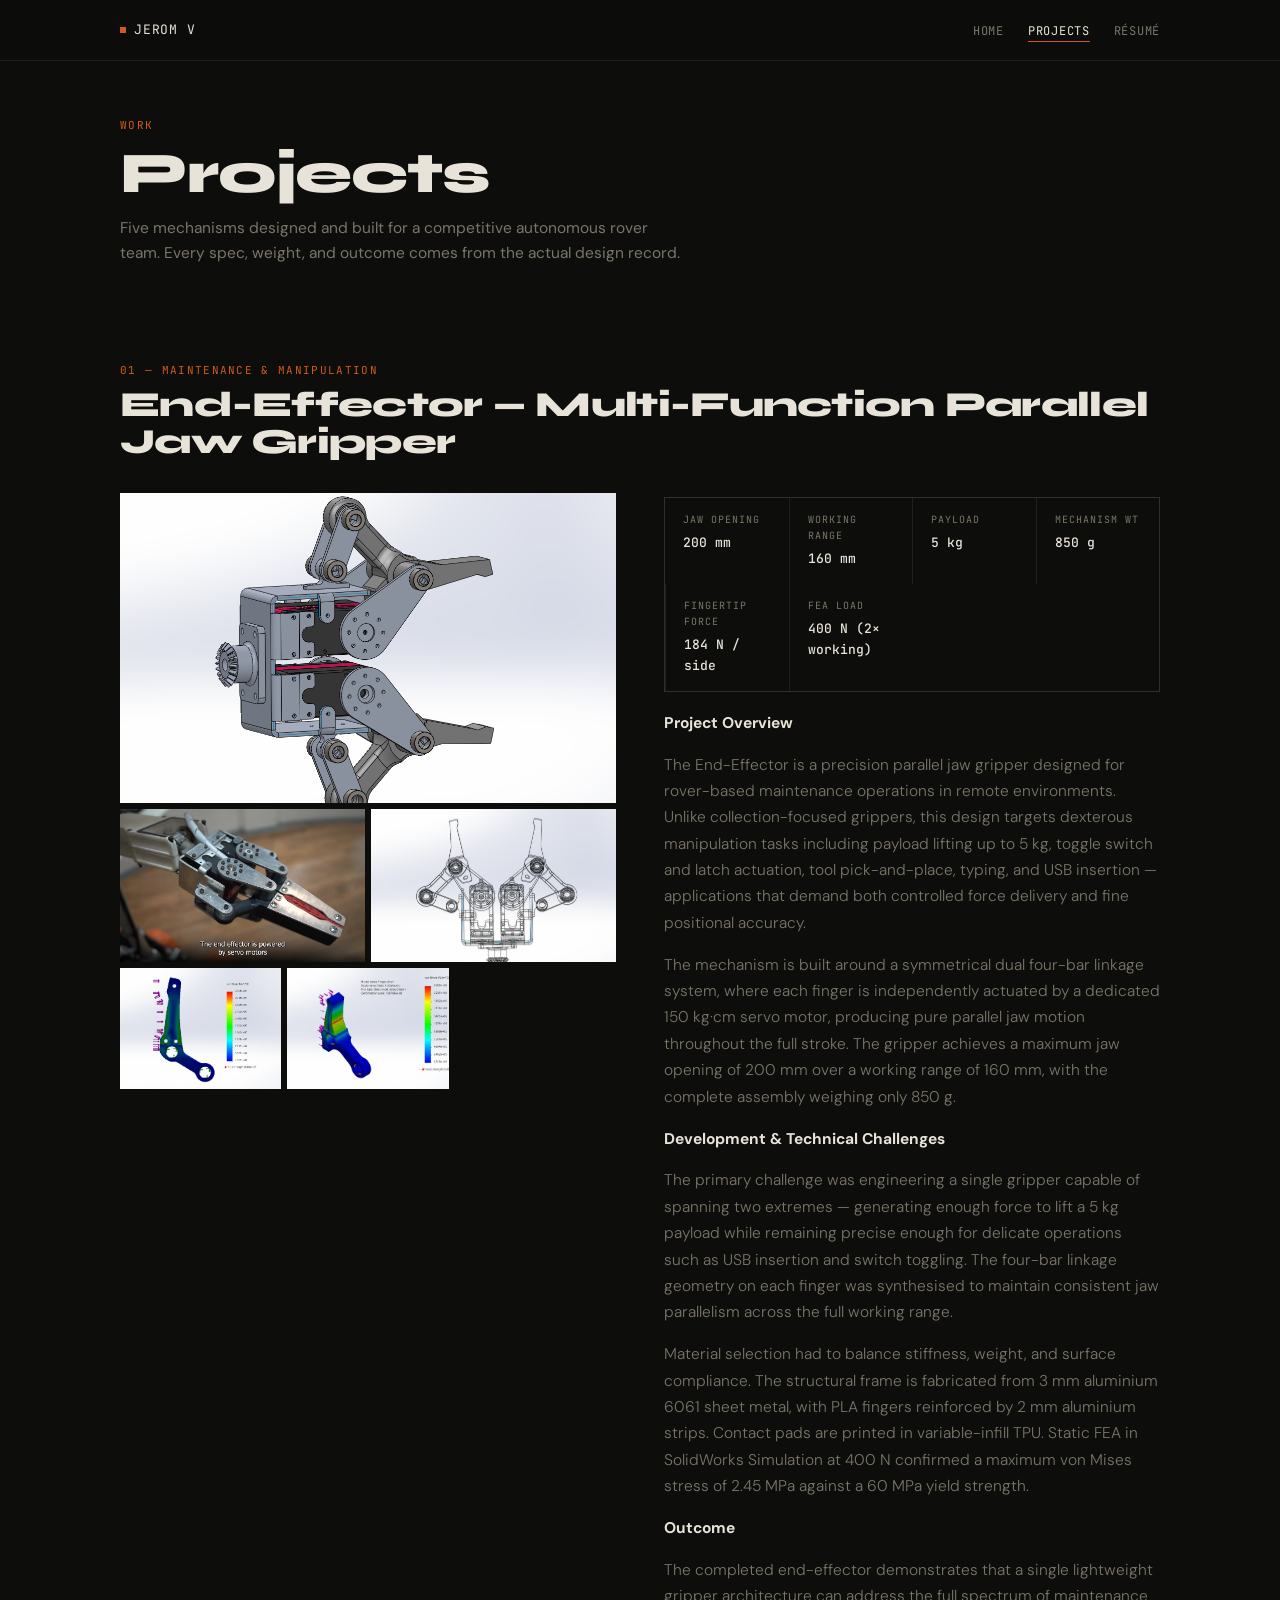
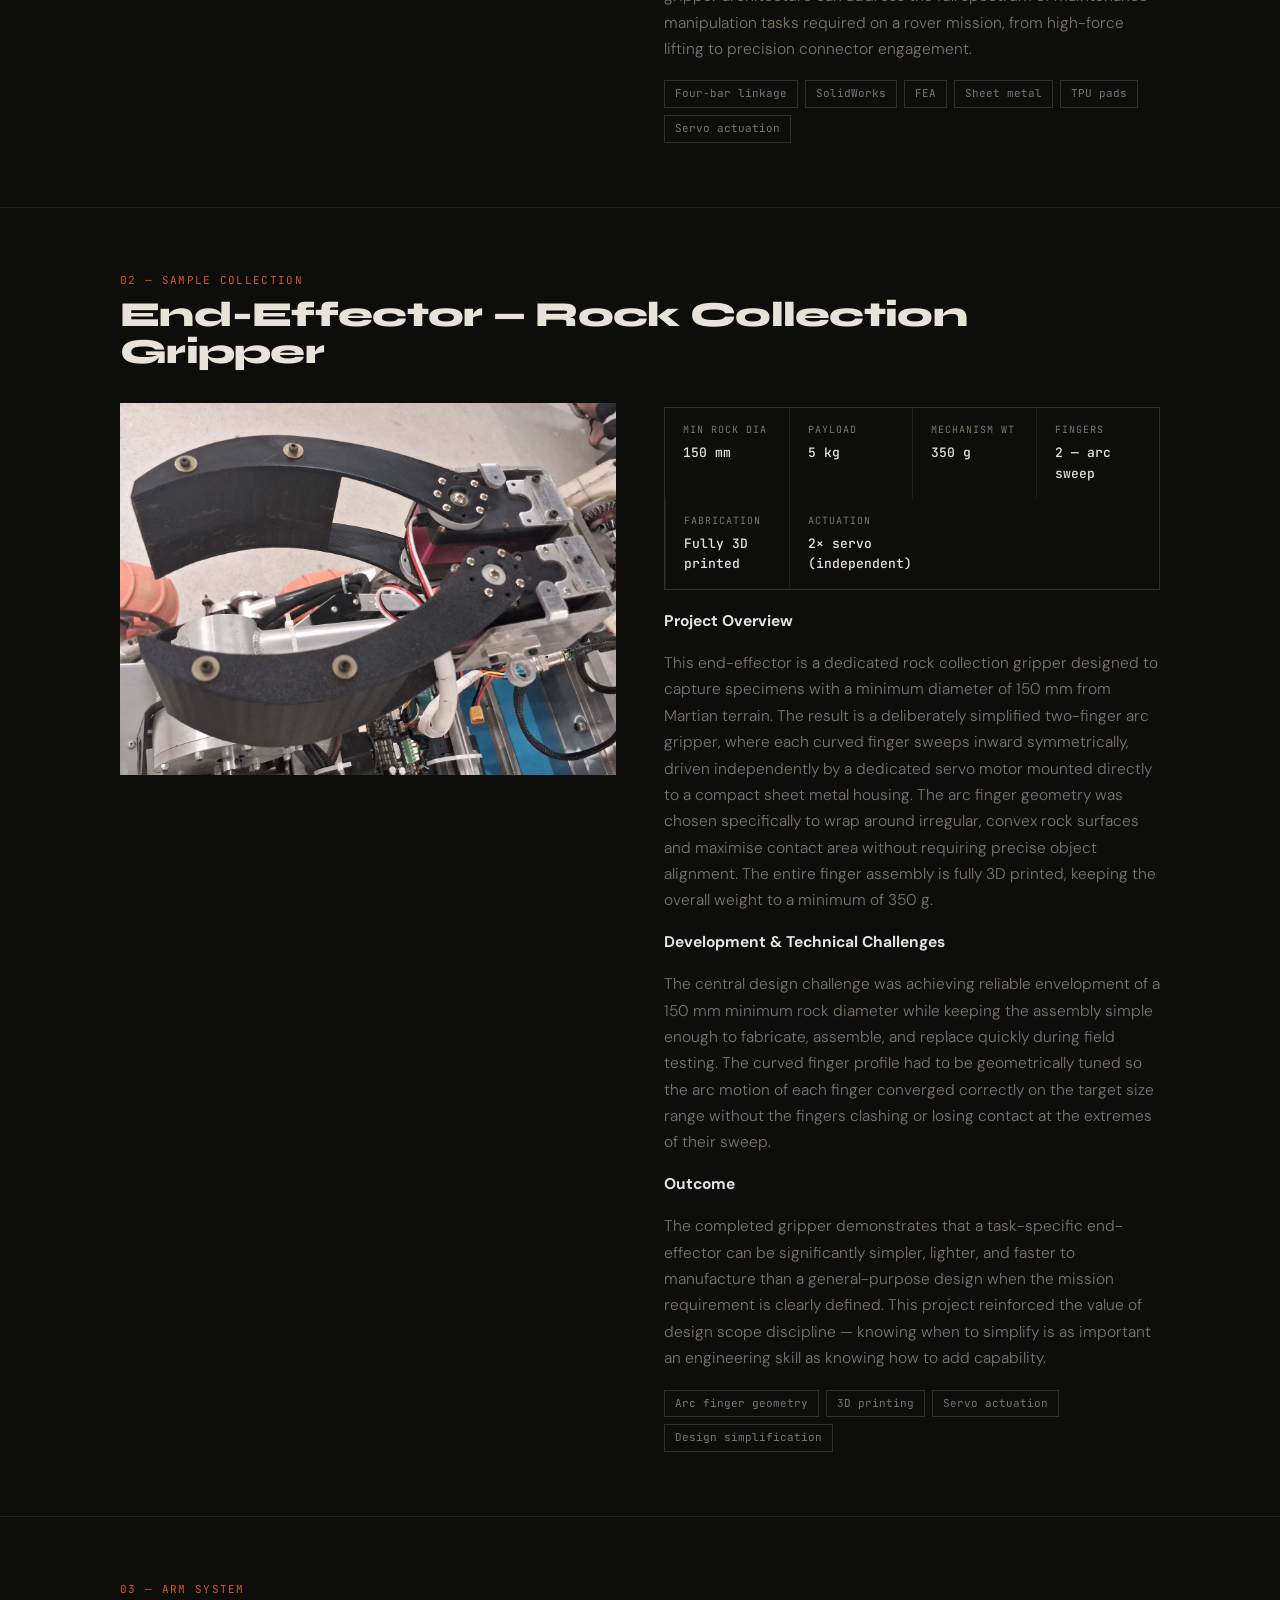
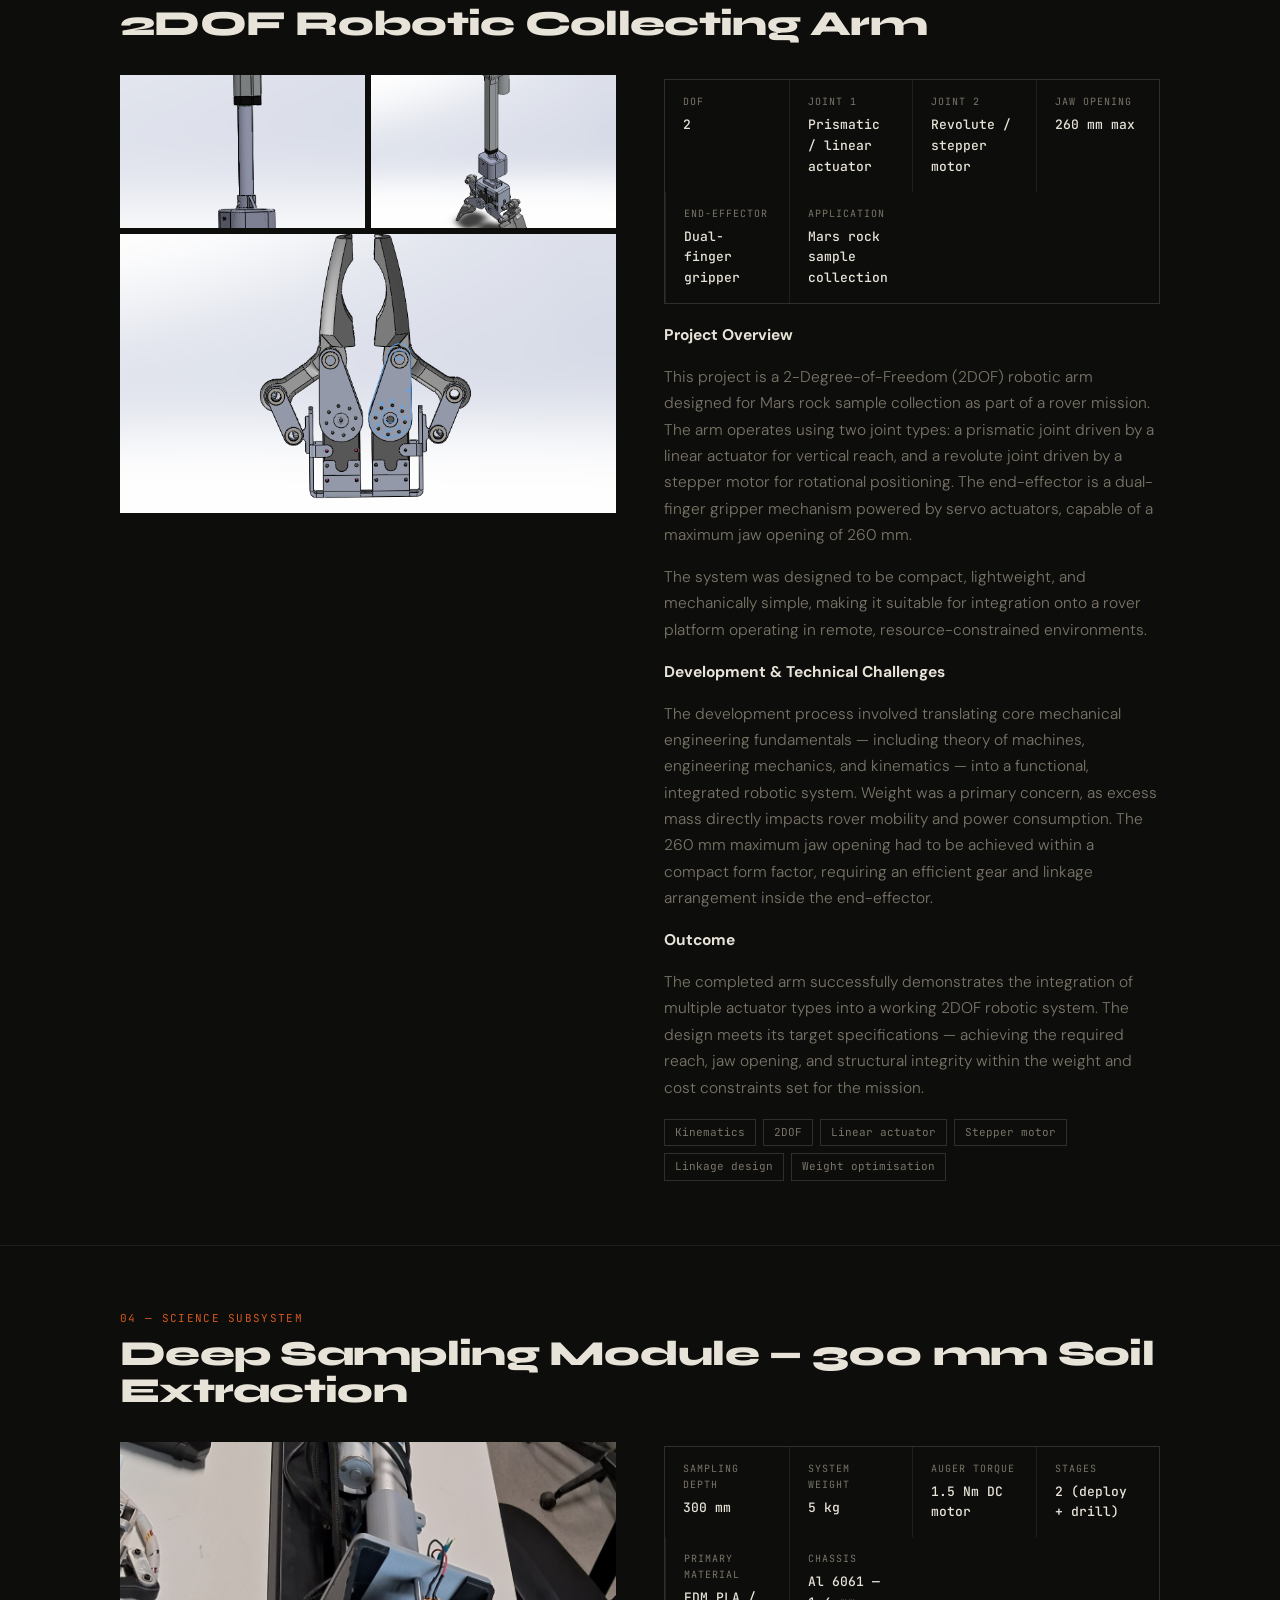
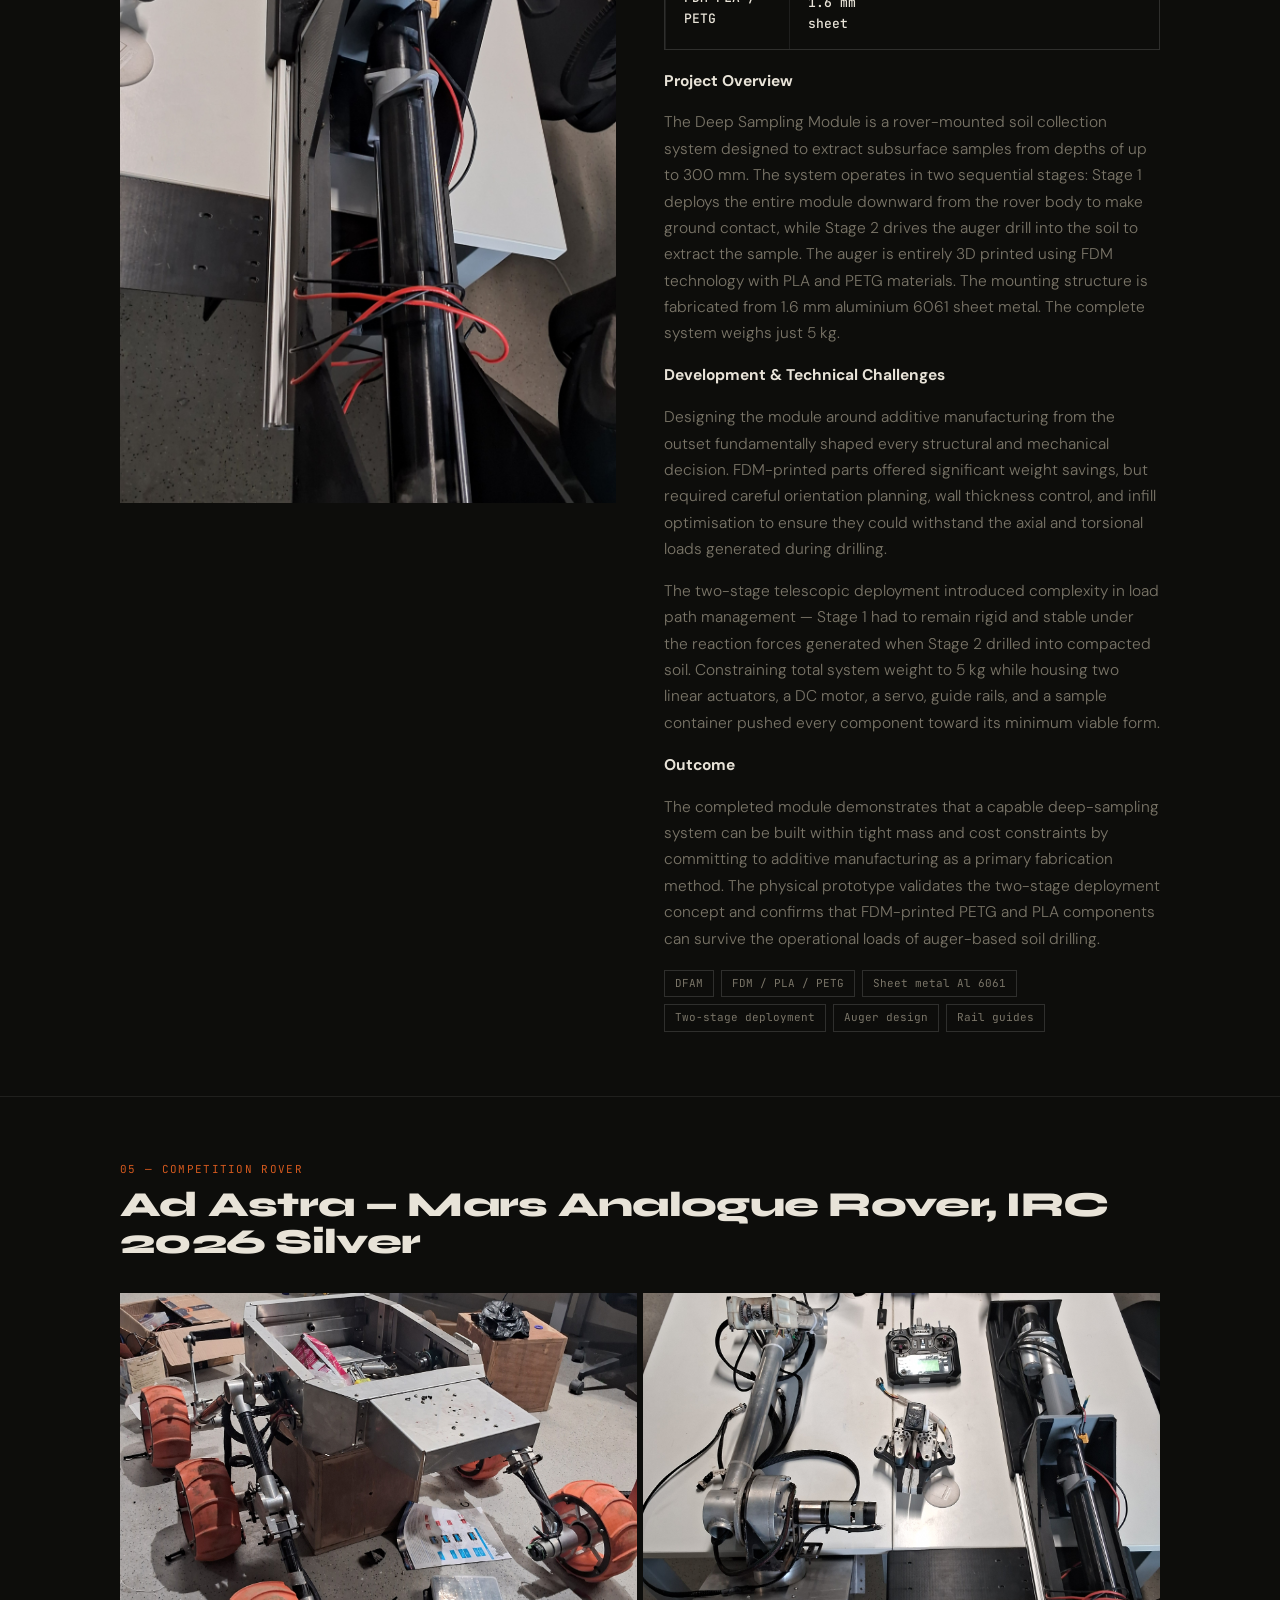
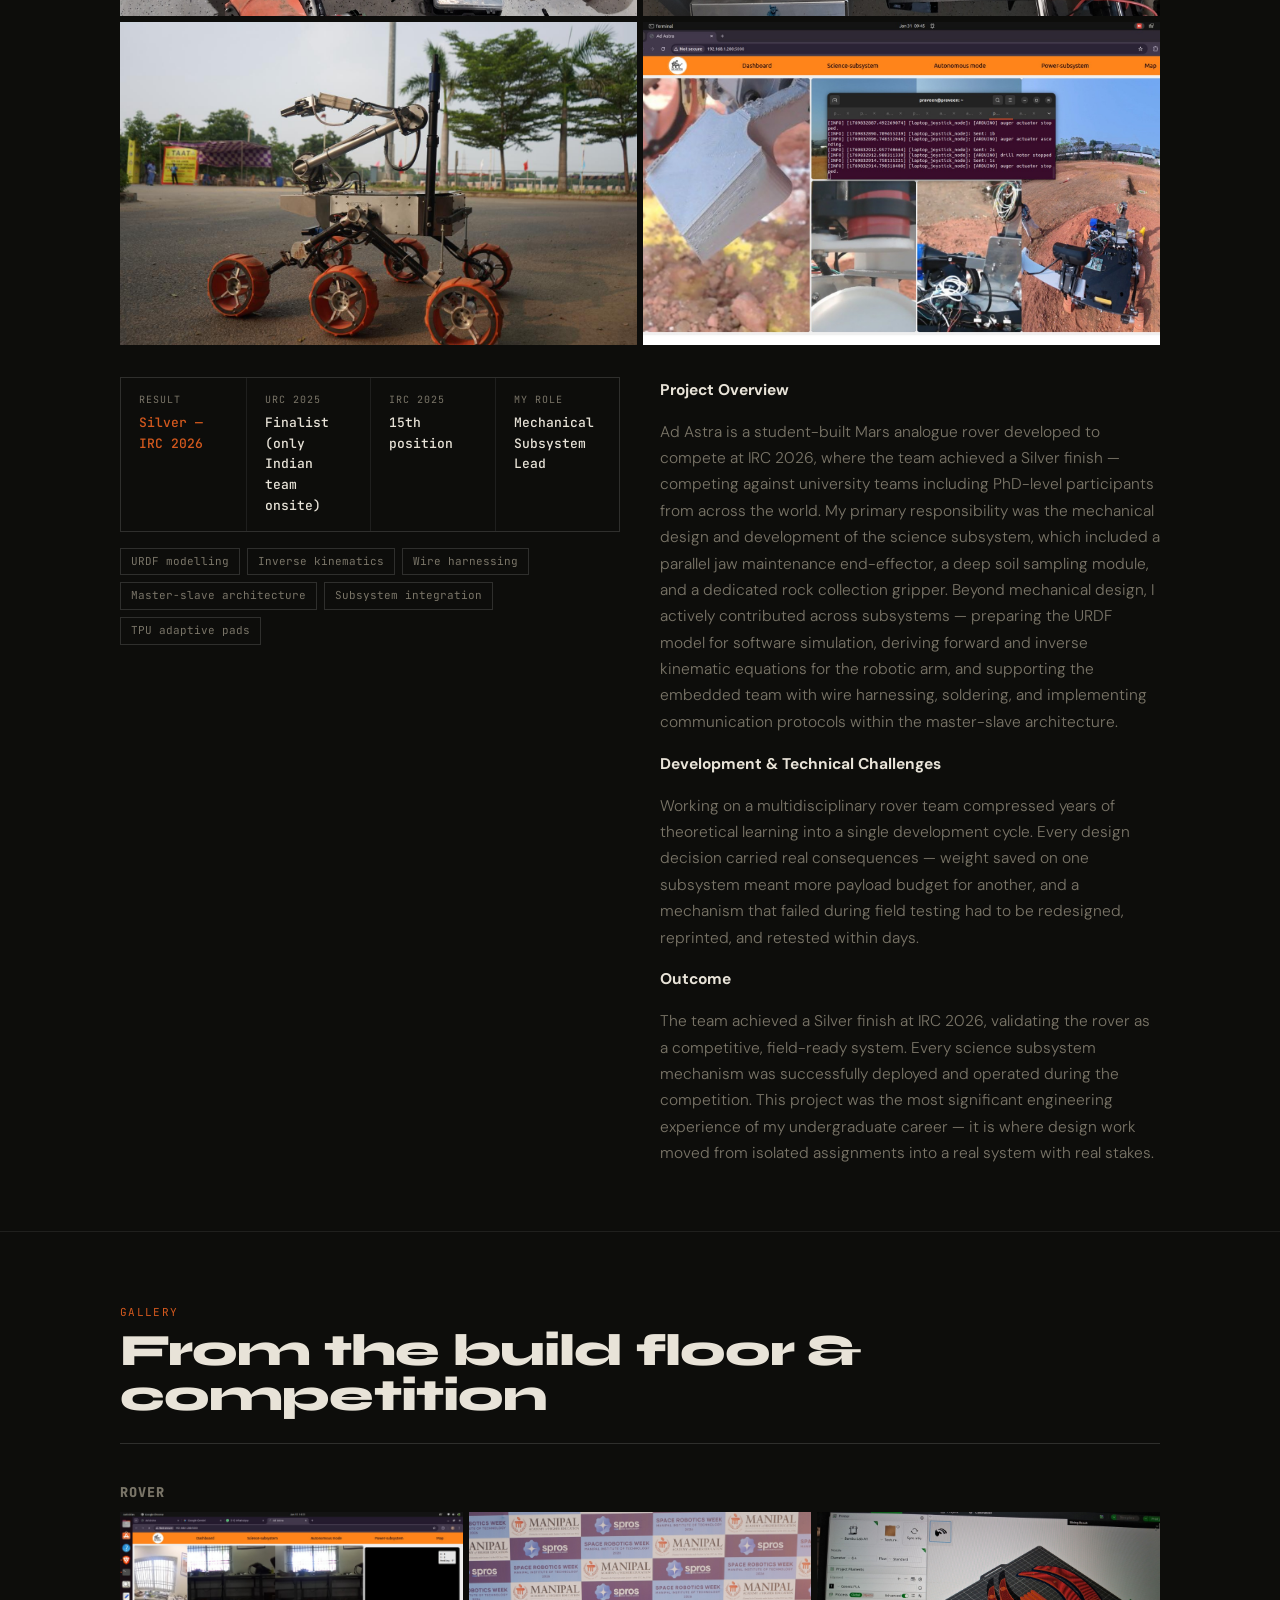
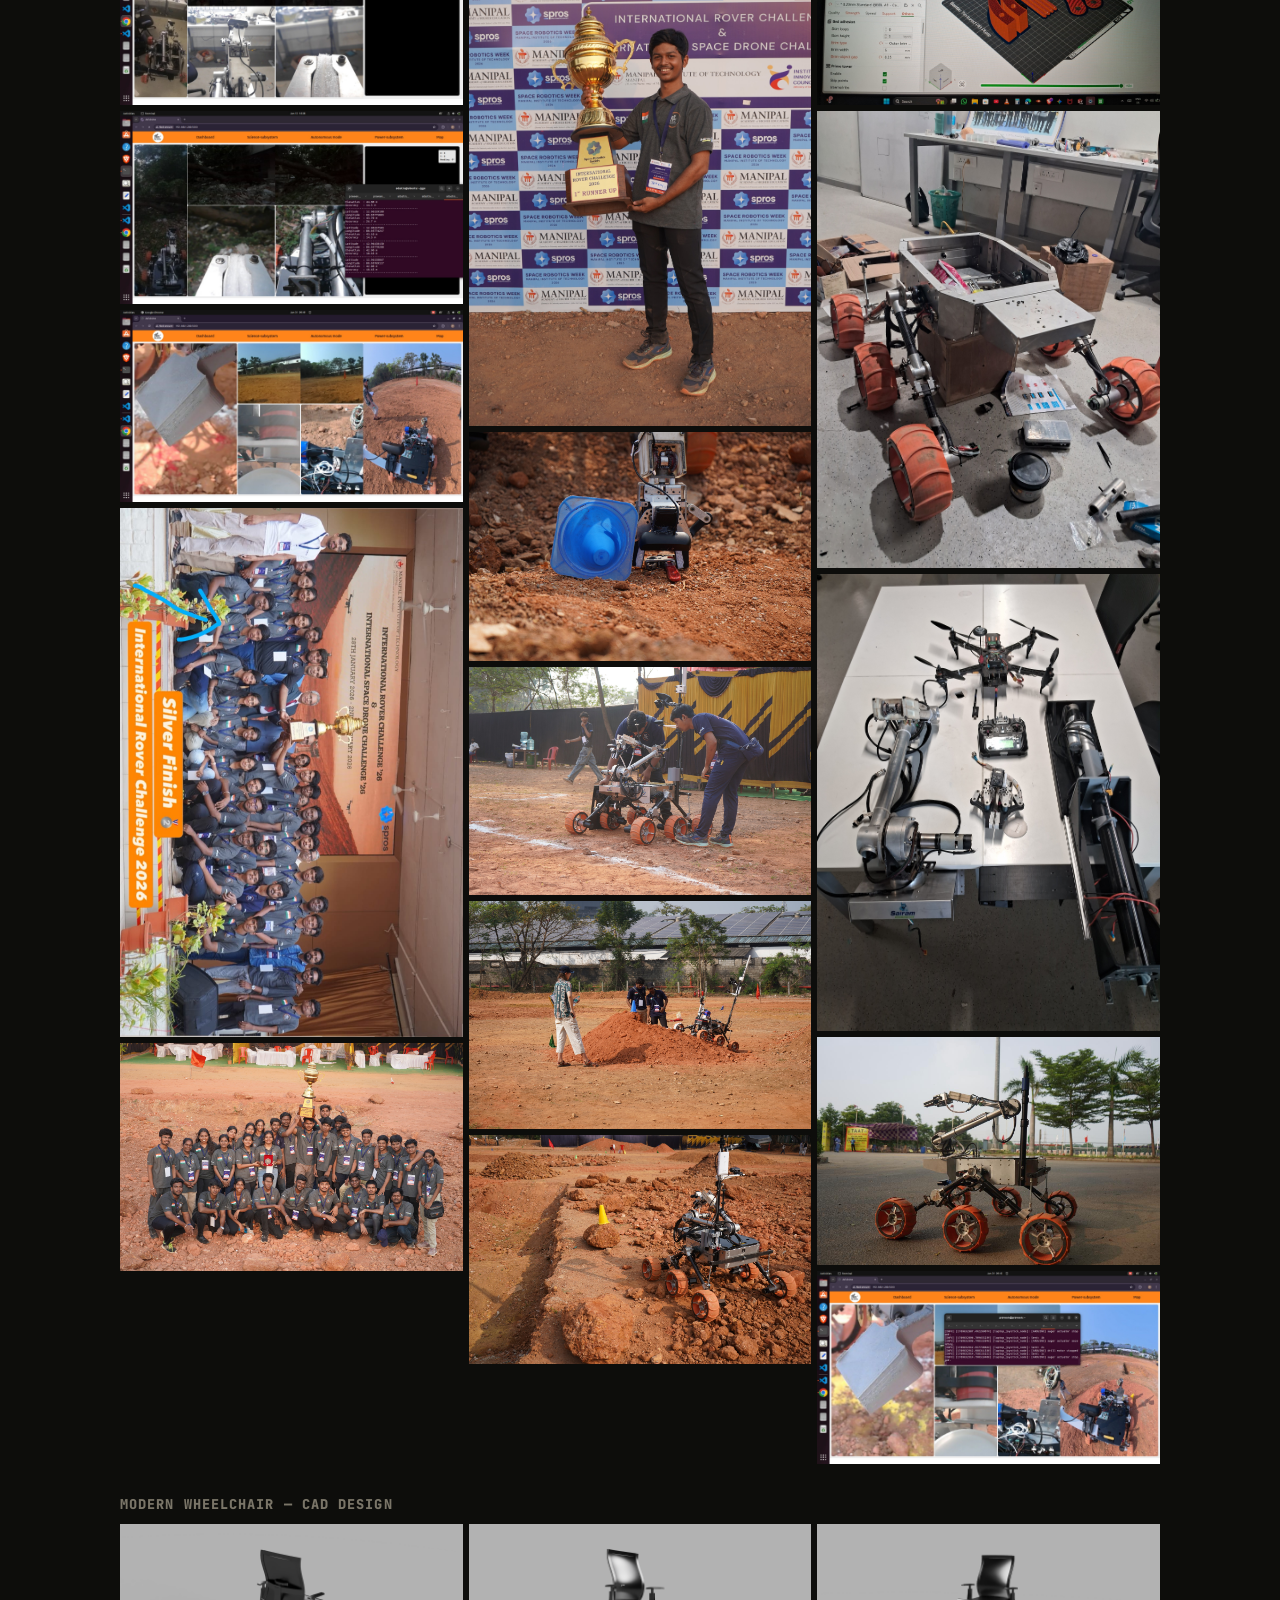
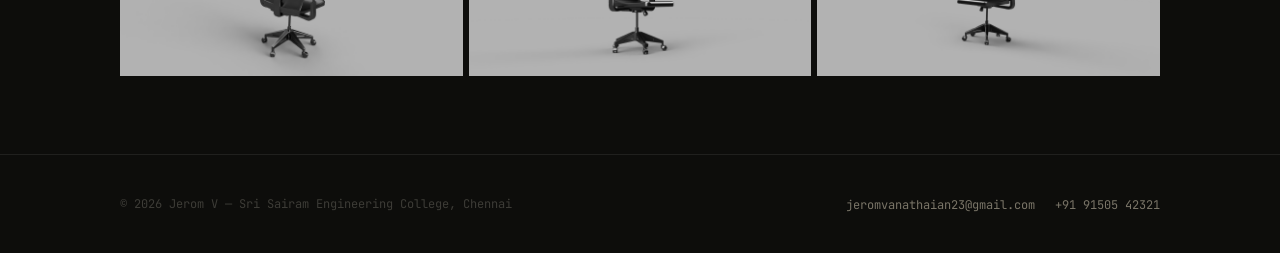
==== commit c9801944: "Add files via upload" ====
--- a/projects.html
+++ b/projects.html
@@ -25,29 +25,27 @@
   <p style="color:var(--muted);margin-top:14px;max-width:560px;font-size:.97rem;">Five mechanisms designed and built for a competitive autonomous rover team. Every spec, weight, and outcome comes from the actual design record.</p>
 </div>
 
-<!-- ═══════════════════════════════════
-     PROJECT 1 — ENDEFFECTOR MULTIFUNCTION
-════════════════════════════════════ -->
+<!-- ══════════════════════════════════
+     01 — ENDEFFECTOR MULTIFUNCTION
+══════════════════════════════════ -->
 <section class="project-section" id="endeffector-mf">
   <div class="wrap">
-    <p class="eyebrow">01 — Maintenance & Manipulation</p>
+    <p class="eyebrow">01 — Maintenance &amp; Manipulation</p>
     <h2 class="project-section-title" style="margin-top:8px;margin-bottom:32px;">End-Effector — Multi-Function Parallel Jaw Gripper</h2>
 
     <div class="project-layout">
-      <!-- IMAGES LEFT -->
       <div>
         <div class="project-img-grid three">
-          <img class="proj-img main" src="images/ef1_main.jpg" alt="Multi-function end-effector render">
-          <img class="proj-img" src="images/ef1_alt.jpg" alt="End-effector alternate view">
-          <img class="proj-img" src="images/ef1_wireframe.jpg" alt="Wireframe view">
+          <img class="proj-img main" src="Endeffector-MultiFunction/EndEffector.png" alt="Multi-function end-effector render">
+          <img class="proj-img" src="Endeffector-MultiFunction/EndEffector1.png" alt="End-effector alternate view">
+          <img class="proj-img" src="Endeffector-MultiFunction/Wireframe.png" alt="Wireframe view">
         </div>
         <div class="img-strip" style="margin-top:6px;">
-          <img src="images/ef1_analysis.jpg" alt="Finger FEA analysis">
-          <img src="images/ef1_optimized.jpg" alt="Optimised finger analysis">
-        </div>
-      </div>
-
-      <!-- TEXT RIGHT -->
+          <img src="Endeffector-MultiFunction/Finger-analysis.png" alt="Finger FEA analysis">
+          <img src="Endeffector-MultiFunction/Optimized fin-analysed.png" alt="Optimised finger analysis">
+        </div>
+      </div>
+
       <div class="project-text">
         <div class="specs project-specs">
           <div class="spec"><div class="spec__label">Jaw Opening</div><div class="spec__val">200 mm</div></div>
@@ -63,10 +61,10 @@
           <p>The End-Effector is a precision parallel jaw gripper designed for rover-based maintenance operations in remote environments. Unlike collection-focused grippers, this design targets dexterous manipulation tasks including payload lifting up to 5 kg, toggle switch and latch actuation, tool pick-and-place, typing, and USB insertion — applications that demand both controlled force delivery and fine positional accuracy.</p>
           <p>The mechanism is built around a symmetrical dual four-bar linkage system, where each finger is independently actuated by a dedicated 150 kg·cm servo motor, producing pure parallel jaw motion throughout the full stroke. The gripper achieves a maximum jaw opening of 200 mm over a working range of 160 mm, with the complete assembly weighing only 850 g.</p>
           <p><strong style="color:var(--text);">Development &amp; Technical Challenges</strong></p>
-          <p>The primary challenge was engineering a single gripper capable of spanning two extremes — generating enough force to lift a 5 kg payload while remaining precise enough for delicate operations such as USB insertion and switch toggling. The four-bar linkage geometry on each finger was synthesised to maintain consistent jaw parallelism across the full working range, which was critical for tasks requiring repeatable, accurate finger placement.</p>
-          <p>Material selection had to balance stiffness, weight, and surface compliance. The structural frame is fabricated from 3 mm aluminium 6061 sheet metal for rigidity, with PLA fingers reinforced by 2 mm aluminium strips. Contact pads are printed in variable-infill TPU with a contoured profile. Static FEA in SolidWorks Simulation at 400 N confirmed a maximum von Mises stress of 2.45 MPa against a 60 MPa yield strength — a robust safety margin for sustained operational use.</p>
+          <p>The primary challenge was engineering a single gripper capable of spanning two extremes — generating enough force to lift a 5 kg payload while remaining precise enough for delicate operations such as USB insertion and switch toggling. The four-bar linkage geometry on each finger was synthesised to maintain consistent jaw parallelism across the full working range.</p>
+          <p>Material selection had to balance stiffness, weight, and surface compliance. The structural frame is fabricated from 3 mm aluminium 6061 sheet metal, with PLA fingers reinforced by 2 mm aluminium strips. Contact pads are printed in variable-infill TPU. Static FEA in SolidWorks Simulation at 400 N confirmed a maximum von Mises stress of 2.45 MPa against a 60 MPa yield strength.</p>
           <p><strong style="color:var(--text);">Outcome</strong></p>
-          <p>The completed end-effector demonstrates that a single lightweight gripper architecture can address the full spectrum of maintenance manipulation tasks required on a rover mission, from high-force lifting to precision connector engagement. Finite element analysis confirms structural safety well beyond the working load range.</p>
+          <p>The completed end-effector demonstrates that a single lightweight gripper architecture can address the full spectrum of maintenance manipulation tasks required on a rover mission, from high-force lifting to precision connector engagement.</p>
         </div>
 
         <div class="tags">
@@ -78,16 +76,15 @@
   </div>
 </section>
 
-<!-- ═══════════════════════════════════
-     PROJECT 2 — ENDEFFECTOR ROCK
-════════════════════════════════════ -->
+<!-- ══════════════════════════════════
+     02 — ENDEFFECTOR ROCK
+══════════════════════════════════ -->
 <section class="project-section" id="endeffector-rock">
   <div class="wrap">
     <p class="eyebrow">02 — Sample Collection</p>
     <h2 class="project-section-title" style="margin-top:8px;margin-bottom:32px;">End-Effector — Rock Collection Gripper</h2>
 
     <div class="project-layout reverse">
-      <!-- TEXT LEFT (rendered right in reverse layout) -->
       <div class="project-text">
         <div class="specs project-specs">
           <div class="spec"><div class="spec__label">Min Rock Dia</div><div class="spec__val">150 mm</div></div>
@@ -100,48 +97,45 @@
 
         <div class="project-body-text">
           <p><strong style="color:var(--text);">Project Overview</strong></p>
-          <p>This end-effector is a dedicated rock collection gripper designed to capture specimens with a minimum diameter of 150 mm from Martian terrain. The design had a singular, well-defined objective — reliable envelopment and secure retention of rock samples. The result is a deliberately simplified two-finger arc gripper, where each curved finger sweeps inward symmetrically, driven independently by a dedicated servo motor mounted directly to a compact sheet metal housing.</p>
-          <p>The arc finger geometry was chosen specifically to wrap around irregular, convex rock surfaces and maximise contact area without requiring precise object alignment. The entire finger assembly is fully 3D printed, reducing part count, eliminating the need for machined components, and keeping the overall weight to a minimum of 350 g.</p>
+          <p>This end-effector is a dedicated rock collection gripper designed to capture specimens with a minimum diameter of 150 mm from Martian terrain. The result is a deliberately simplified two-finger arc gripper, where each curved finger sweeps inward symmetrically, driven independently by a dedicated servo motor mounted directly to a compact sheet metal housing. The arc finger geometry was chosen specifically to wrap around irregular, convex rock surfaces and maximise contact area without requiring precise object alignment. The entire finger assembly is fully 3D printed, keeping the overall weight to a minimum of 350 g.</p>
           <p><strong style="color:var(--text);">Development &amp; Technical Challenges</strong></p>
           <p>The central design challenge was achieving reliable envelopment of a 150 mm minimum rock diameter while keeping the assembly simple enough to fabricate, assemble, and replace quickly during field testing. The curved finger profile had to be geometrically tuned so the arc motion of each finger converged correctly on the target size range without the fingers clashing or losing contact at the extremes of their sweep.</p>
-          <p>Committing to full 3D printing for the finger structure introduced its own constraints — wall thickness, print orientation, and infill density all had to be optimised to ensure the fingers could withstand the reaction forces of gripping an unevenly shaped, potentially heavy rock specimen without warping or fracturing at the pivot joints.</p>
           <p><strong style="color:var(--text);">Outcome</strong></p>
-          <p>The completed gripper demonstrates that a task-specific end-effector can be significantly simpler, lighter, and faster to manufacture than a general-purpose design when the mission requirement is clearly defined. The symmetrical arc motion reliably envelops rocks at and above the 150 mm target diameter. This project reinforced the value of design scope discipline — knowing when to simplify is as important an engineering skill as knowing how to add capability.</p>
+          <p>The completed gripper demonstrates that a task-specific end-effector can be significantly simpler, lighter, and faster to manufacture than a general-purpose design when the mission requirement is clearly defined. This project reinforced the value of design scope discipline — knowing when to simplify is as important an engineering skill as knowing how to add capability.</p>
         </div>
 
         <div class="tags">
-          <span class="tag">Arc finger geometry</span><span class="tag">3D printing</span><span class="tag">Sheet metal</span>
+          <span class="tag">Arc finger geometry</span><span class="tag">3D printing</span>
           <span class="tag">Servo actuation</span><span class="tag">Design simplification</span>
         </div>
       </div>
 
-      <!-- IMAGE RIGHT -->
-      <div>
-        <img class="proj-img" src="images/ef2_photo.jpg" alt="Rock collection end-effector photo" style="width:100%;aspect-ratio:4/5;object-fit:cover;">
-      </div>
-    </div>
-  </div>
-</section>
-
-<!-- ═══════════════════════════════════
-     PROJECT 3 — 2DOF ROBOTIC ARM
-════════════════════════════════════ -->
+      <!-- photo + video -->
+      <div style="display:flex;flex-direction:column;gap:6px;">
+        <img class="proj-img" src="EndEffector-rock/IMG-20260507-WA0008.jpeg" alt="Rock collection end-effector photo" style="width:100%;aspect-ratio:4/3;object-fit:cover;">
+
+      </div>
+    </div>
+  </div>
+</section>
+
+<!-- ══════════════════════════════════
+     03 — 2DOF ROBOTIC ARM
+══════════════════════════════════ -->
 <section class="project-section" id="robotic-arm">
   <div class="wrap">
     <p class="eyebrow">03 — Arm System</p>
     <h2 class="project-section-title" style="margin-top:8px;margin-bottom:32px;">2DOF Robotic Collecting Arm</h2>
 
     <div class="project-layout">
-      <!-- IMAGES LEFT -->
       <div>
         <div class="project-img-grid two">
-          <img class="proj-img" src="images/arm_main.jpg" alt="2DOF Robotic Arm render">
-          <img class="proj-img" src="images/arm_alt.jpg" alt="2DOF Arm alternate view">
-        </div>
-        <img src="images/arm_endeff.jpg" alt="Rock end-effector detail" style="width:100%;aspect-ratio:16/9;object-fit:cover;margin-top:6px;">
-      </div>
-
-      <!-- TEXT RIGHT -->
+          <img class="proj-img" src="2DOF Robotic ARM/2DOF RCollecting ARM.png" alt="2DOF Robotic Arm render">
+          <img class="proj-img" src="2DOF Robotic ARM/2DOF RCollecting ARM (2).png" alt="2DOF Arm alternate view">
+        </div>
+        <img src="2DOF Robotic ARM/Rock Endeffector.png" alt="Rock end-effector detail" style="width:100%;aspect-ratio:16/9;object-fit:cover;margin-top:6px;">
+      </div>
+
       <div class="project-text">
         <div class="specs project-specs">
           <div class="spec"><div class="spec__label">DOF</div><div class="spec__val">2</div></div>
@@ -154,13 +148,12 @@
 
         <div class="project-body-text">
           <p><strong style="color:var(--text);">Project Overview</strong></p>
-          <p>This project is a 2-Degree-of-Freedom (2DOF) robotic arm designed for Mars rock sample collection as part of a rover mission. The arm operates using two joint types: a prismatic joint driven by a linear actuator for vertical reach, and a revolute joint driven by a stepper motor for rotational positioning. The end-effector is a dual-finger gripper mechanism powered by servo actuators, capable of a maximum jaw opening of 260 mm — sized to handle the range of rock specimens expected on Martian terrain.</p>
+          <p>This project is a 2-Degree-of-Freedom (2DOF) robotic arm designed for Mars rock sample collection as part of a rover mission. The arm operates using two joint types: a prismatic joint driven by a linear actuator for vertical reach, and a revolute joint driven by a stepper motor for rotational positioning. The end-effector is a dual-finger gripper mechanism powered by servo actuators, capable of a maximum jaw opening of 260 mm.</p>
           <p>The system was designed to be compact, lightweight, and mechanically simple, making it suitable for integration onto a rover platform operating in remote, resource-constrained environments.</p>
           <p><strong style="color:var(--text);">Development &amp; Technical Challenges</strong></p>
-          <p>The development process involved translating core mechanical engineering fundamentals — including theory of machines, engineering mechanics, and kinematics — into a functional, integrated robotic system. Designing the arm required coordinating two independent joints so their combined motion could reliably position the gripper at target locations on uneven terrain, which demanded careful kinematic planning and joint sequencing.</p>
-          <p>Several constraints shaped every design decision. Weight was a primary concern, as excess mass directly impacts rover mobility and power consumption. The 260 mm maximum jaw opening had to be achieved within a compact form factor, requiring an efficient gear and linkage arrangement inside the end-effector. Integrating the linear actuator, stepper motor, and servo actuators into a single coherent system while managing spatial conflicts between components was the central mechanical challenge throughout.</p>
+          <p>The development process involved translating core mechanical engineering fundamentals — including theory of machines, engineering mechanics, and kinematics — into a functional, integrated robotic system. Weight was a primary concern, as excess mass directly impacts rover mobility and power consumption. The 260 mm maximum jaw opening had to be achieved within a compact form factor, requiring an efficient gear and linkage arrangement inside the end-effector.</p>
           <p><strong style="color:var(--text);">Outcome</strong></p>
-          <p>The completed arm successfully demonstrates the integration of multiple actuator types into a working 2DOF robotic system. The design meets its target specifications — achieving the required reach, jaw opening, and structural integrity within the weight and cost constraints set for the mission. This project deepened practical understanding of how theoretical concepts from kinematics, mechanism design, and engineering mechanics translate into real design decisions.</p>
+          <p>The completed arm successfully demonstrates the integration of multiple actuator types into a working 2DOF robotic system. The design meets its target specifications — achieving the required reach, jaw opening, and structural integrity within the weight and cost constraints set for the mission.</p>
         </div>
 
         <div class="tags">
@@ -172,16 +165,15 @@
   </div>
 </section>
 
-<!-- ═══════════════════════════════════
-     PROJECT 4 — DEEP SAMPLING
-════════════════════════════════════ -->
+<!-- ══════════════════════════════════
+     04 — DEEP SAMPLING
+══════════════════════════════════ -->
 <section class="project-section" id="deep-sampling">
   <div class="wrap">
     <p class="eyebrow">04 — Science Subsystem</p>
     <h2 class="project-section-title" style="margin-top:8px;margin-bottom:32px;">Deep Sampling Module — 300 mm Soil Extraction</h2>
 
     <div class="project-layout reverse">
-      <!-- TEXT LEFT -->
       <div class="project-text">
         <div class="specs project-specs">
           <div class="spec"><div class="spec__label">Sampling Depth</div><div class="spec__val">300 mm</div></div>
@@ -194,10 +186,9 @@
 
         <div class="project-body-text">
           <p><strong style="color:var(--text);">Project Overview</strong></p>
-          <p>The Deep Sampling Module is a rover-mounted soil collection system designed to extract subsurface samples from depths of up to 300 mm. The system operates in two sequential stages: Stage 1 deploys the entire module downward from the rover body to make ground contact, while Stage 2 drives the auger drill into the soil to extract the sample. Motion in Stage 1 is delivered by a linear actuator guided by precision rail guides, ensuring controlled and stable vertical descent. Stage 2 couples a DC motor producing 1.5 Nm of torque with a second linear actuator to simultaneously extend and rotate the auger, drawing soil upward through the helical flighting and into a servo-controlled sample container.</p>
-          <p>The auger itself is entirely 3D printed, as are the majority of structural components, using FDM technology with PLA and PETG materials. The mounting structure is fabricated from 1.6 mm aluminium 6061 sheet metal. The complete system weighs just 5 kg — a result of deliberate material selection and design optimisation at every level.</p>
+          <p>The Deep Sampling Module is a rover-mounted soil collection system designed to extract subsurface samples from depths of up to 300 mm. The system operates in two sequential stages: Stage 1 deploys the entire module downward from the rover body to make ground contact, while Stage 2 drives the auger drill into the soil to extract the sample. The auger is entirely 3D printed using FDM technology with PLA and PETG materials. The mounting structure is fabricated from 1.6 mm aluminium 6061 sheet metal. The complete system weighs just 5 kg.</p>
           <p><strong style="color:var(--text);">Development &amp; Technical Challenges</strong></p>
-          <p>Designing the module around additive manufacturing from the outset fundamentally shaped every structural and mechanical decision. FDM-printed parts offered significant weight savings, but required careful orientation planning, wall thickness control, and infill optimisation to ensure they could withstand the axial and torsional loads generated during drilling. The auger presented a particular challenge: it needed to be geometrically accurate enough to generate consistent soil uplift while being manufacturable on a standard FDM printer without support-intensive geometries.</p>
+          <p>Designing the module around additive manufacturing from the outset fundamentally shaped every structural and mechanical decision. FDM-printed parts offered significant weight savings, but required careful orientation planning, wall thickness control, and infill optimisation to ensure they could withstand the axial and torsional loads generated during drilling.</p>
           <p>The two-stage telescopic deployment introduced complexity in load path management — Stage 1 had to remain rigid and stable under the reaction forces generated when Stage 2 drilled into compacted soil. Constraining total system weight to 5 kg while housing two linear actuators, a DC motor, a servo, guide rails, and a sample container pushed every component toward its minimum viable form.</p>
           <p><strong style="color:var(--text);">Outcome</strong></p>
           <p>The completed module demonstrates that a capable deep-sampling system can be built within tight mass and cost constraints by committing to additive manufacturing as a primary fabrication method. The physical prototype validates the two-stage deployment concept and confirms that FDM-printed PETG and PLA components can survive the operational loads of auger-based soil drilling.</p>
@@ -209,27 +200,28 @@
         </div>
       </div>
 
-      <!-- IMAGE RIGHT -->
-      <div>
-        <img class="proj-img" src="images/deep_photo.jpg" alt="Deep sampling module photo" style="width:100%;aspect-ratio:3/4;object-fit:cover;">
-      </div>
-    </div>
-  </div>
-</section>
-
-<!-- ═══════════════════════════════════
-     PROJECT 5 — ROVER
-════════════════════════════════════ -->
+      <!-- photo + video -->
+      <div style="display:flex;flex-direction:column;gap:6px;">
+        <img class="proj-img" src="Deep Sampling/20260601_142338.jpg" alt="Deep sampling module" style="width:100%;aspect-ratio:3/4;object-fit:cover;">
+
+      </div>
+    </div>
+  </div>
+</section>
+
+<!-- ══════════════════════════════════
+     05 — ROVER
+══════════════════════════════════ -->
 <section class="project-section" id="rover">
   <div class="wrap">
     <p class="eyebrow">05 — Competition Rover</p>
     <h2 class="project-section-title" style="margin-top:8px;margin-bottom:32px;">Ad Astra — Mars Analogue Rover, IRC 2026 Silver</h2>
 
     <div style="display:grid;grid-template-columns:repeat(2,1fr);gap:6px;margin-bottom:32px;">
-      <img src="images/rover1.jpg" alt="Rover at IRC 2026" style="width:100%;aspect-ratio:16/10;object-fit:cover;">
-      <img src="images/rover2.jpg" alt="Rover mechanism" style="width:100%;aspect-ratio:16/10;object-fit:cover;">
-      <img src="images/rover3.jpg" alt="Rover build" style="width:100%;aspect-ratio:16/10;object-fit:cover;">
-      <img src="images/rover4.jpg" alt="Rover in field" style="width:100%;aspect-ratio:16/10;object-fit:cover;">
+      <img src="Rover/20251028_035714.jpg" alt="Rover at IRC 2026" style="width:100%;aspect-ratio:16/10;object-fit:cover;">
+      <img src="Rover/20260601_142314.jpg" alt="Rover mechanism" style="width:100%;aspect-ratio:16/10;object-fit:cover;">
+      <img src="Rover/IMG-20251224-WA0005.jpg" alt="Rover build" style="width:100%;aspect-ratio:16/10;object-fit:cover;">
+      <img src="Rover/IMG-20260131-WA0018.jpg" alt="Rover in field" style="width:100%;aspect-ratio:16/10;object-fit:cover;">
     </div>
 
     <div style="display:grid;grid-template-columns:1fr 1fr;gap:40px;align-items:start;">
@@ -241,18 +233,17 @@
           <div class="spec"><div class="spec__label">My Role</div><div class="spec__val">Mechanical Subsystem Lead</div></div>
         </div>
         <div class="tags" style="margin-top:16px;">
-          <span class="tag">URDF modelling</span><span class="tag">Inverse kinematics</span><span class="tag">Wire harnessing</span>
-          <span class="tag">Master-slave architecture</span><span class="tag">Subsystem integration</span><span class="tag">TPU adaptive pads</span>
+          <span class="tag">URDF modelling</span><span class="tag">Inverse kinematics</span>
+          <span class="tag">Wire harnessing</span><span class="tag">Master-slave architecture</span>
+          <span class="tag">Subsystem integration</span><span class="tag">TPU adaptive pads</span>
         </div>
       </div>
 
       <div class="project-body-text">
         <p><strong style="color:var(--text);">Project Overview</strong></p>
-        <p>Ad Astra is a student-built Mars analogue rover developed to compete at IRC 2026, where the team achieved a Silver finish — competing against university teams including PhD-level participants from across the world. The rover is a fully integrated system encompassing mechanical, embedded, and software subsystems, designed to perform autonomous navigation, science sampling, and equipment servicing tasks on simulated Martian terrain.</p>
-        <p>My primary responsibility was the mechanical design and development of the science subsystem, which included a parallel jaw maintenance end-effector, a deep soil sampling module, and a dedicated rock collection gripper. Beyond mechanical design, I actively contributed across subsystems — preparing the URDF model for software simulation, deriving forward and inverse kinematic equations for the robotic arm, and supporting the embedded team with wire harnessing, soldering, and implementing communication protocols within the master-slave architecture.</p>
+        <p>Ad Astra is a student-built Mars analogue rover developed to compete at IRC 2026, where the team achieved a Silver finish — competing against university teams including PhD-level participants from across the world. My primary responsibility was the mechanical design and development of the science subsystem, which included a parallel jaw maintenance end-effector, a deep soil sampling module, and a dedicated rock collection gripper. Beyond mechanical design, I actively contributed across subsystems — preparing the URDF model for software simulation, deriving forward and inverse kinematic equations for the robotic arm, and supporting the embedded team with wire harnessing, soldering, and implementing communication protocols within the master-slave architecture.</p>
         <p><strong style="color:var(--text);">Development &amp; Technical Challenges</strong></p>
         <p>Working on a multidisciplinary rover team compressed years of theoretical learning into a single development cycle. Every design decision carried real consequences — weight saved on one subsystem meant more payload budget for another, and a mechanism that failed during field testing had to be redesigned, reprinted, and retested within days.</p>
-        <p>Contributing to the software and embedded sides exposed a different class of challenge. Building the URDF required precise understanding of joint frames and link geometry that fed directly back into improving the physical design. Deriving the inverse kinematic equations made the arm's workspace constraints tangible in a way that CAD alone does not.</p>
         <p><strong style="color:var(--text);">Outcome</strong></p>
         <p>The team achieved a Silver finish at IRC 2026, validating the rover as a competitive, field-ready system. Every science subsystem mechanism was successfully deployed and operated during the competition. This project was the most significant engineering experience of my undergraduate career — it is where design work moved from isolated assignments into a real system with real stakes.</p>
       </div>
@@ -260,9 +251,9 @@
   </div>
 </section>
 
-<!-- ═══════════════════════════════════
+<!-- ══════════════════════════════════
      GALLERY
-════════════════════════════════════ -->
+══════════════════════════════════ -->
 <section id="gallery" style="padding:72px 0;">
   <div class="wrap">
     <div class="sec-head">
@@ -270,29 +261,29 @@
     </div>
 
     <h3 style="font-size:.85rem;font-family:var(--mono);letter-spacing:.08em;text-transform:uppercase;color:var(--muted);margin-bottom:12px;">Rover</h3>
-    <div class="gallery-grid" id="galleryGrid">
-      <img src="images/gallery/rover/g1.jpg" alt="Rover build" onclick="openLightbox(this)">
-      <img src="images/gallery/rover/g2.jpg" alt="Rover build" onclick="openLightbox(this)">
-      <img src="images/gallery/rover/g3.jpg" alt="Rover build" onclick="openLightbox(this)">
-      <img src="images/gallery/rover/g4.jpg" alt="Rover assembly" onclick="openLightbox(this)">
-      <img src="images/gallery/rover/g5.jpg" alt="Rover assembly" onclick="openLightbox(this)">
-      <img src="images/gallery/rover/g6.jpg" alt="Rover assembly" onclick="openLightbox(this)">
-      <img src="images/gallery/rover/g7.jpg" alt="Rover field test" onclick="openLightbox(this)">
-      <img src="images/gallery/rover/g8.jpg" alt="Rover field test" onclick="openLightbox(this)">
-      <img src="images/gallery/rover/g9.jpg" alt="Rover field test" onclick="openLightbox(this)">
-      <img src="images/gallery/rover/g10.jpg" alt="Rover field test" onclick="openLightbox(this)">
-      <img src="images/gallery/rover/g11.jpg" alt="Rover at event" onclick="openLightbox(this)">
-      <img src="images/gallery/rover/g12.jpg" alt="Rover" onclick="openLightbox(this)">
-      <img src="images/gallery/rover/g13.jpg" alt="Rover" onclick="openLightbox(this)">
-      <img src="images/gallery/rover/g14.jpg" alt="Rover" onclick="openLightbox(this)">
-      <img src="images/gallery/rover/g15.jpg" alt="Rover" onclick="openLightbox(this)">
+    <div class="gallery-grid">
+      <img src="Gallery/Rover/IMG-20260131-WA0014.jpg" alt="Rover build" onclick="openLightbox(this)">
+      <img src="Gallery/Rover/IMG-20260131-WA0016.jpg" alt="Rover build" onclick="openLightbox(this)">
+      <img src="Gallery/Rover/IMG-20260131-WA0022.jpg" alt="Rover build" onclick="openLightbox(this)">
+      <img src="Gallery/Rover/IMG-20260203-WA0003.jpg" alt="Rover assembly" onclick="openLightbox(this)">
+      <img src="Gallery/Rover/IMG-20260203-WA0014.jpg" alt="Rover assembly" onclick="openLightbox(this)">
+      <img src="Gallery/Rover/IMG-20260203-WA0029.jpg" alt="Rover assembly" onclick="openLightbox(this)">
+      <img src="Gallery/Rover/IMG-20260203-WA0046.jpg" alt="Rover field test" onclick="openLightbox(this)">
+      <img src="Gallery/Rover/IMG-20260203-WA0051.jpg" alt="Rover field test" onclick="openLightbox(this)">
+      <img src="Gallery/Rover/IMG-20260203-WA0061.jpg" alt="Rover field test" onclick="openLightbox(this)">
+      <img src="Gallery/Rover/IMG-20260203-WA0066.jpg" alt="Rover field test" onclick="openLightbox(this)">
+      <img src="Gallery/Rover/IMG-20260507-WA0009.jpeg" alt="Rover at event" onclick="openLightbox(this)">
+      <img src="Gallery/Rover/20251028_035714.jpg" alt="Rover" onclick="openLightbox(this)">
+      <img src="Gallery/Rover/20260601_142314.jpg" alt="Rover" onclick="openLightbox(this)">
+      <img src="Gallery/Rover/IMG-20251224-WA0005.jpg" alt="Rover" onclick="openLightbox(this)">
+      <img src="Gallery/Rover/IMG-20260131-WA0018.jpg" alt="Rover" onclick="openLightbox(this)">
     </div>
 
     <h3 style="font-size:.85rem;font-family:var(--mono);letter-spacing:.08em;text-transform:uppercase;color:var(--muted);margin-top:32px;margin-bottom:12px;">Modern Wheelchair — CAD Design</h3>
     <div class="gallery-grid">
-      <img src="images/gallery/wheelchair/w1.jpg" alt="Modern wheelchair CAD" onclick="openLightbox(this)">
-      <img src="images/gallery/wheelchair/w2.jpg" alt="Modern wheelchair CAD variant" onclick="openLightbox(this)">
-      <img src="images/gallery/wheelchair/w3.jpg" alt="Modern wheelchair assembly" onclick="openLightbox(this)">
+      <img src="Gallery/Mordern Wheel Chair/Mordern Wheel chair.png" alt="Wheelchair CAD" onclick="openLightbox(this)">
+      <img src="Gallery/Mordern Wheel Chair/Mordern Wheel chair (2).png" alt="Wheelchair CAD variant" onclick="openLightbox(this)">
+      <img src="Gallery/Mordern Wheel Chair/Mordern Wheel chair Assembly.PNG" alt="Wheelchair assembly" onclick="openLightbox(this)">
     </div>
   </div>
 </section>
@@ -314,16 +305,16 @@
 </footer>
 
 <script>
-function openLightbox(img) {
-  document.getElementById('lightboxImg').src = img.src;
+function openLightbox(img){
+  document.getElementById('lightboxImg').src=img.src;
   document.getElementById('lightbox').classList.add('open');
-  document.body.style.overflow = 'hidden';
+  document.body.style.overflow='hidden';
 }
-function closeLightbox() {
+function closeLightbox(){
   document.getElementById('lightbox').classList.remove('open');
-  document.body.style.overflow = '';
+  document.body.style.overflow='';
 }
-document.addEventListener('keydown', e => { if(e.key === 'Escape') closeLightbox(); });
+document.addEventListener('keydown',e=>{if(e.key==='Escape')closeLightbox();});
 </script>
 
 </body>
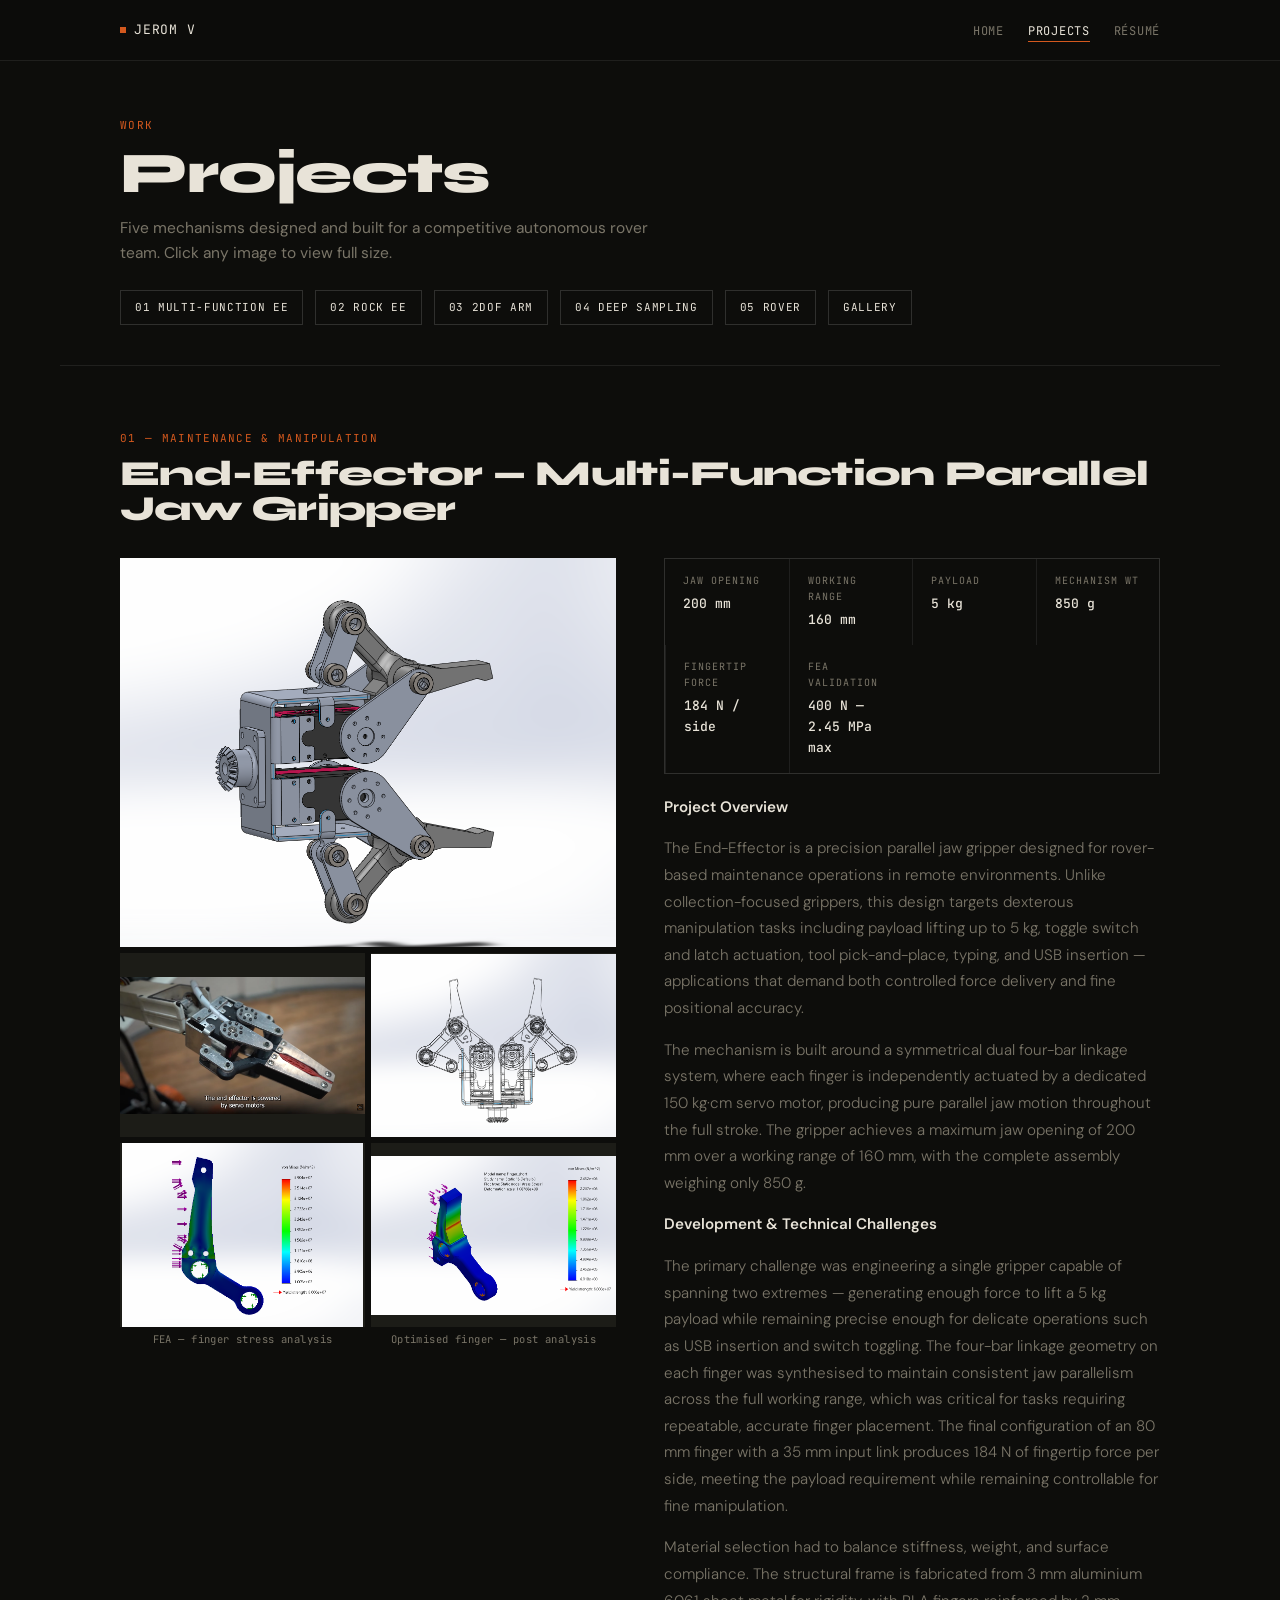
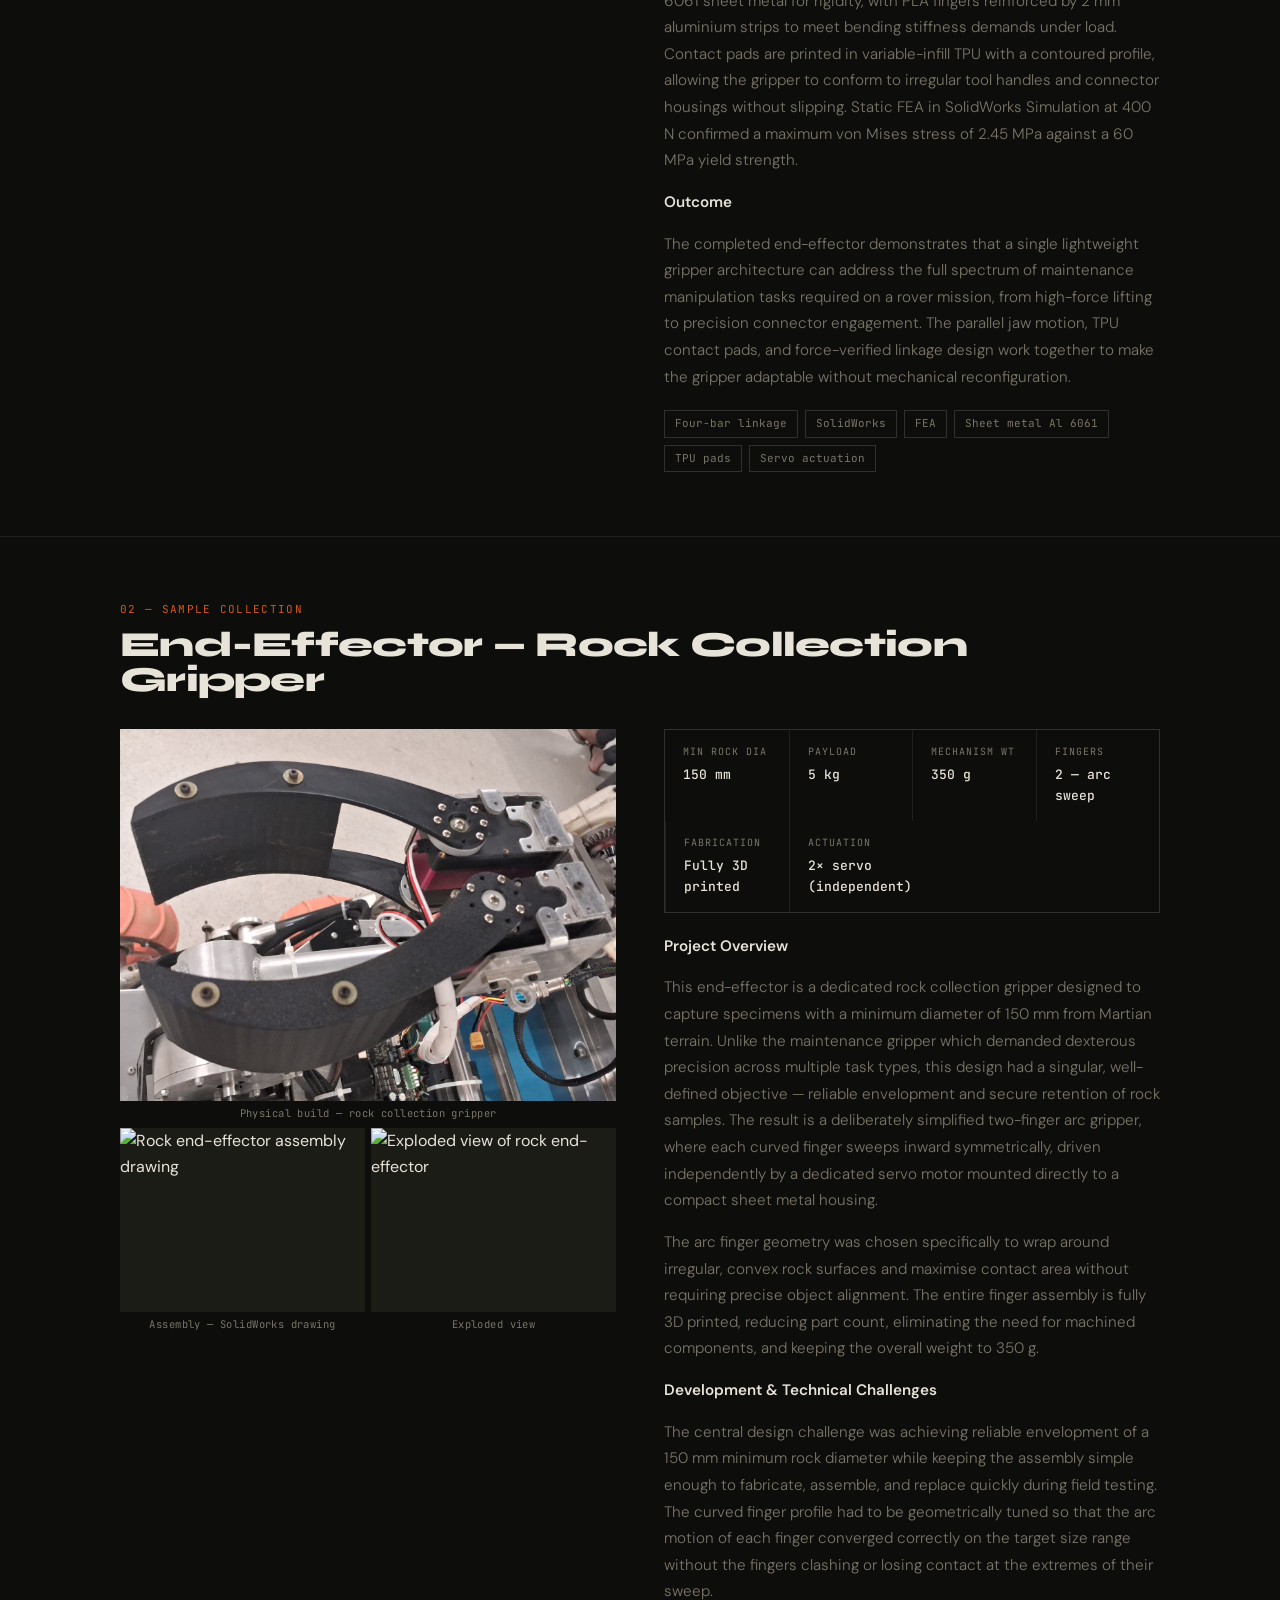
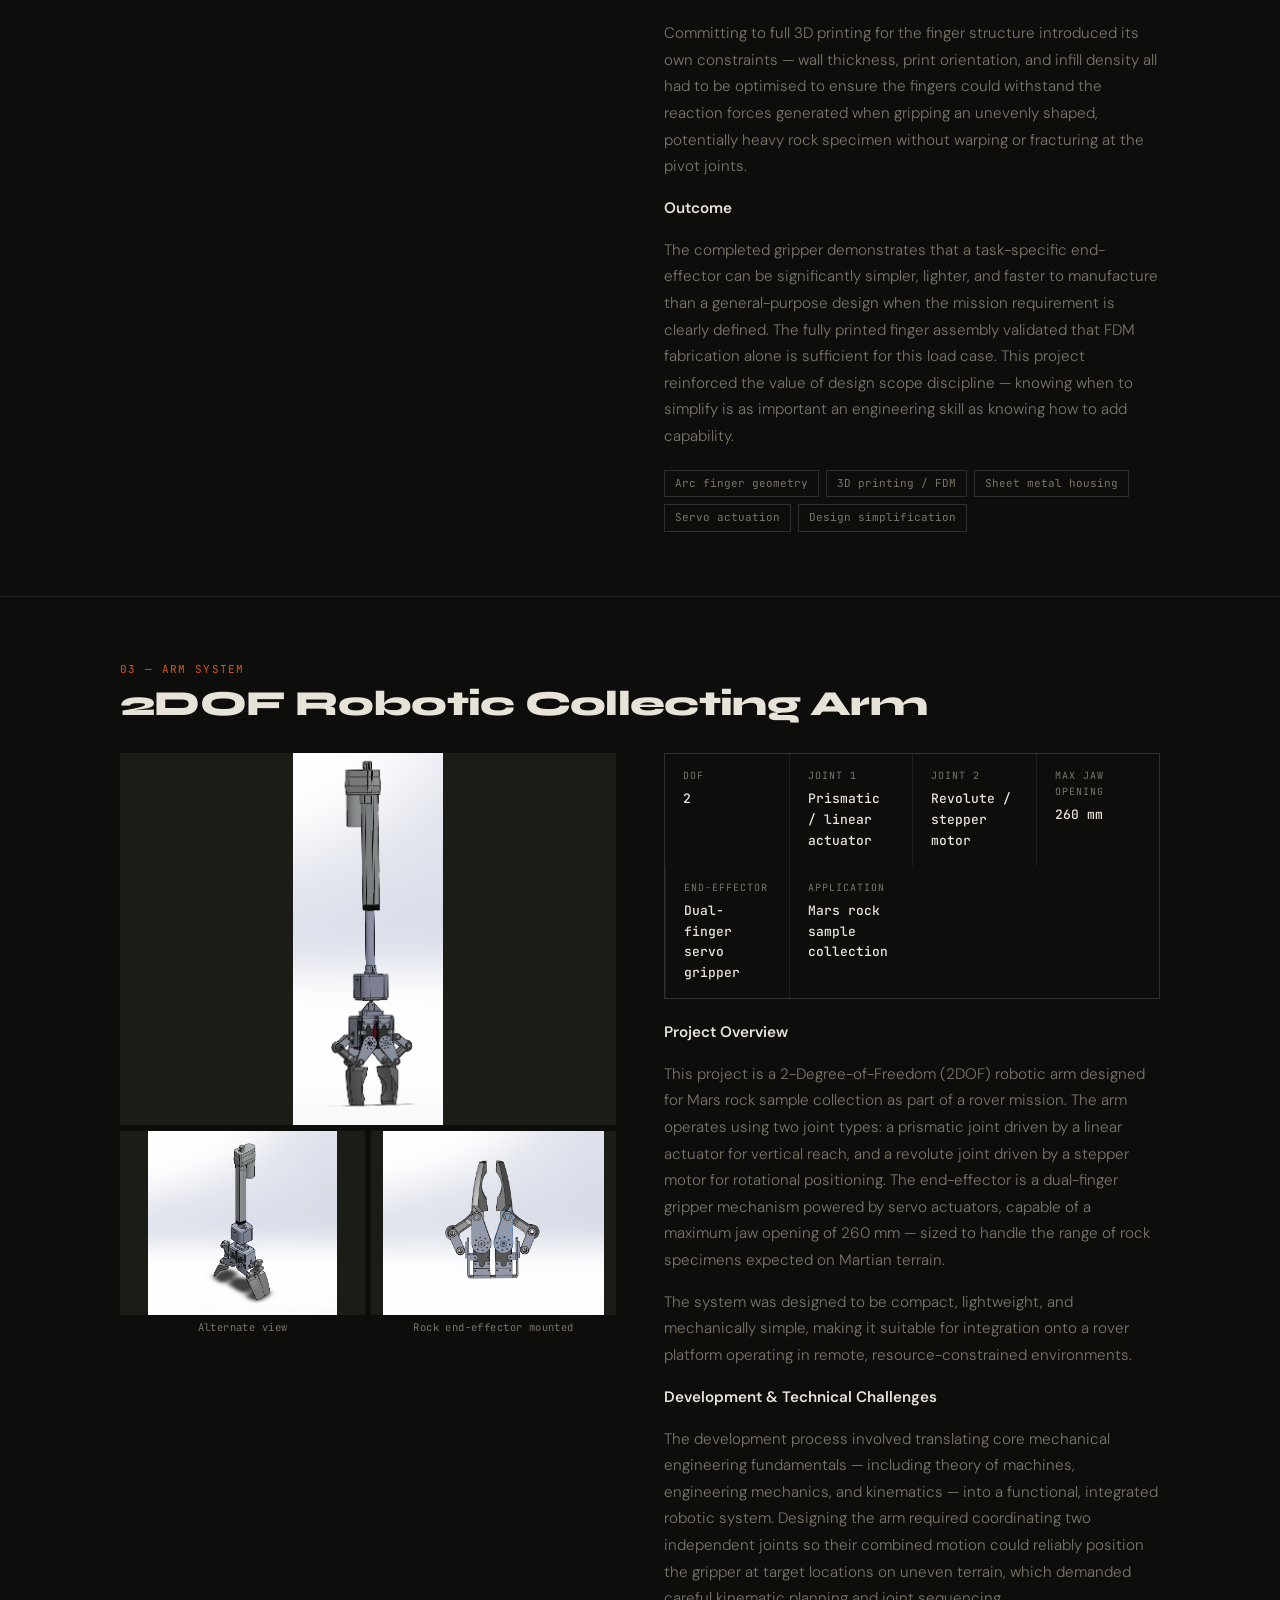
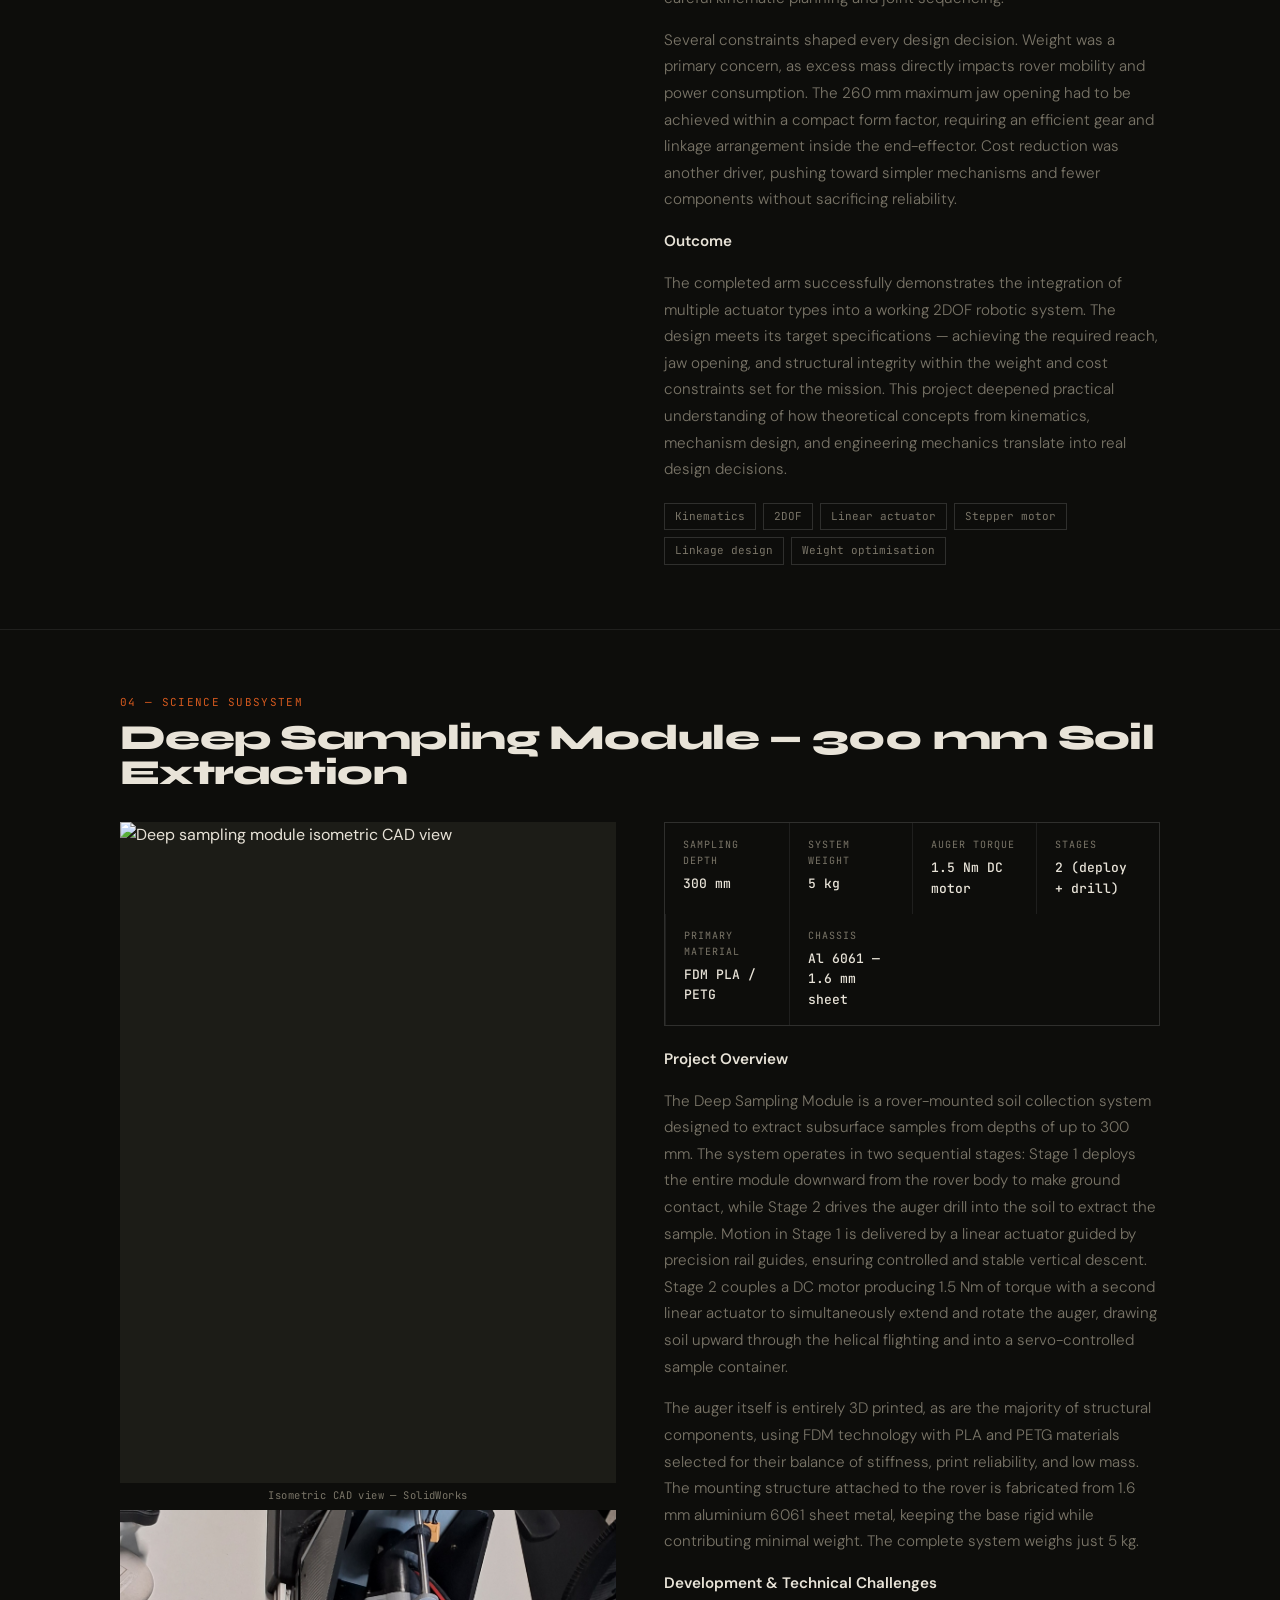
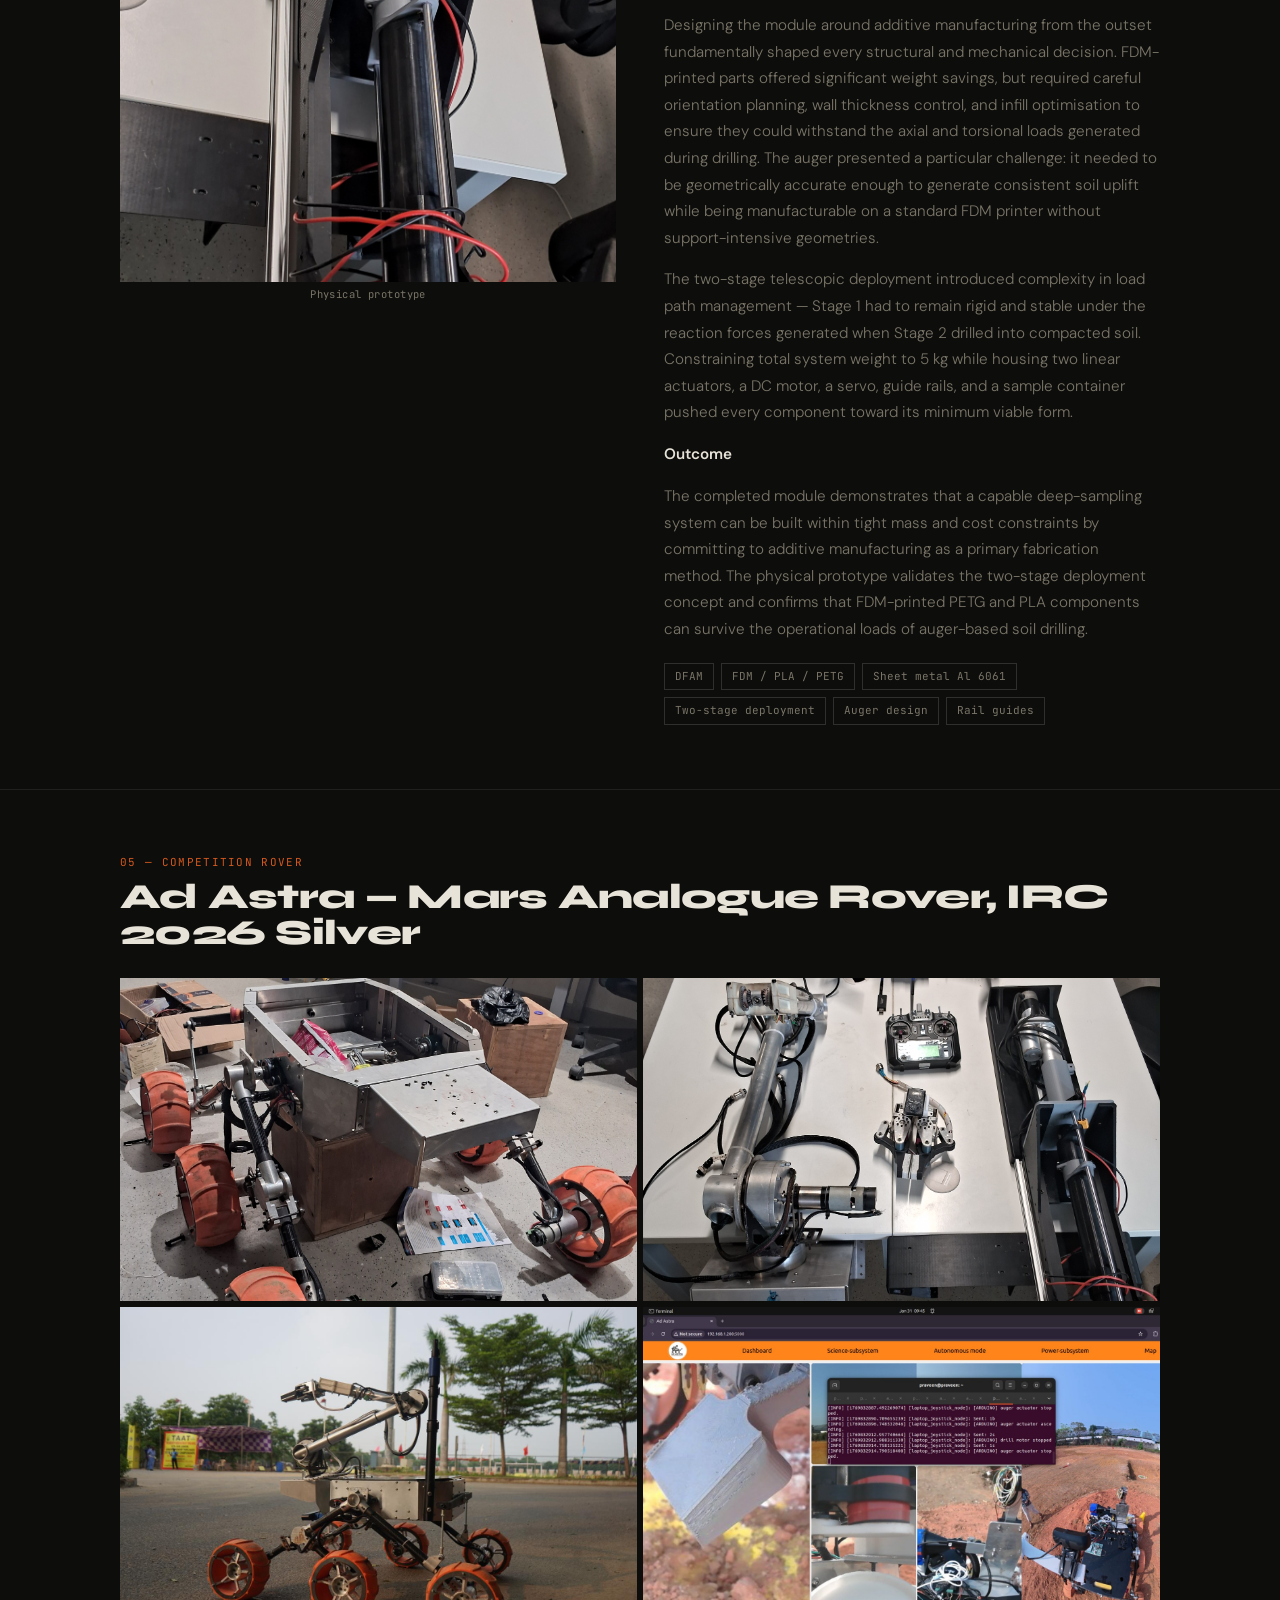
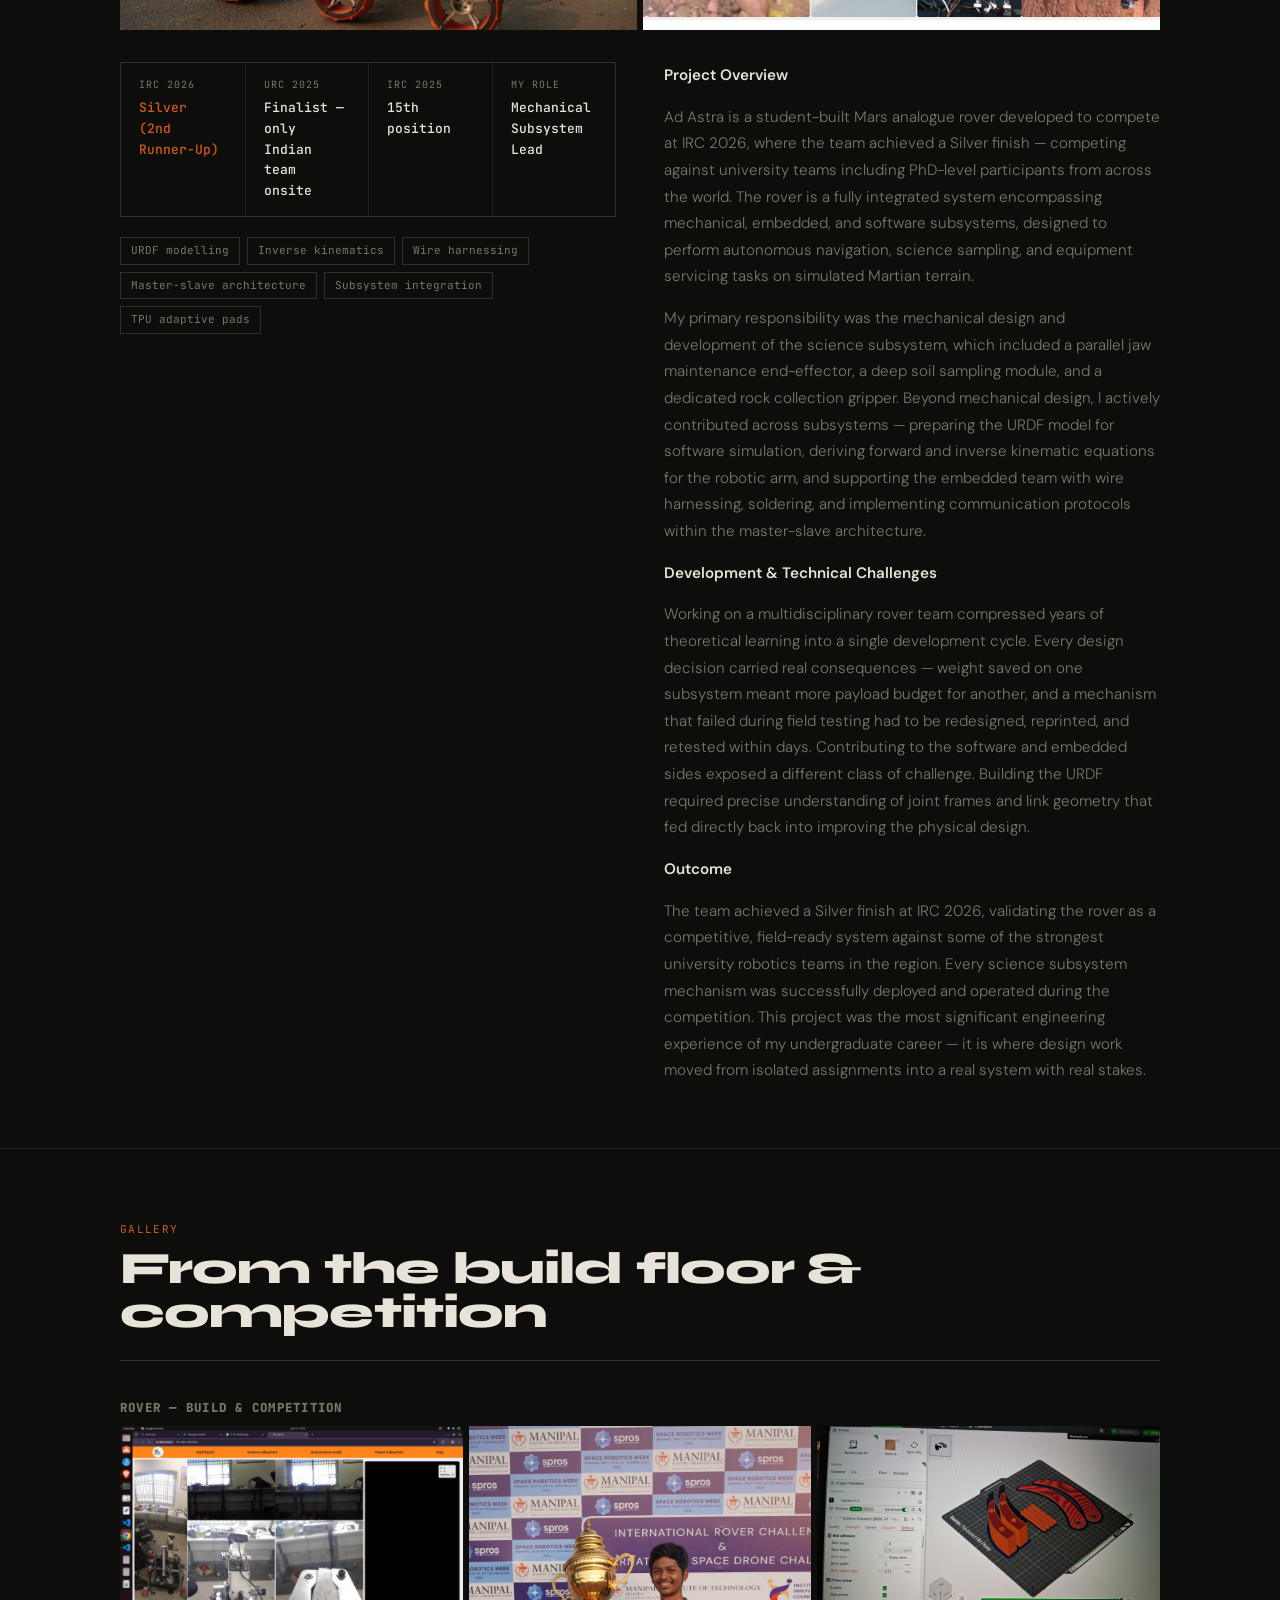
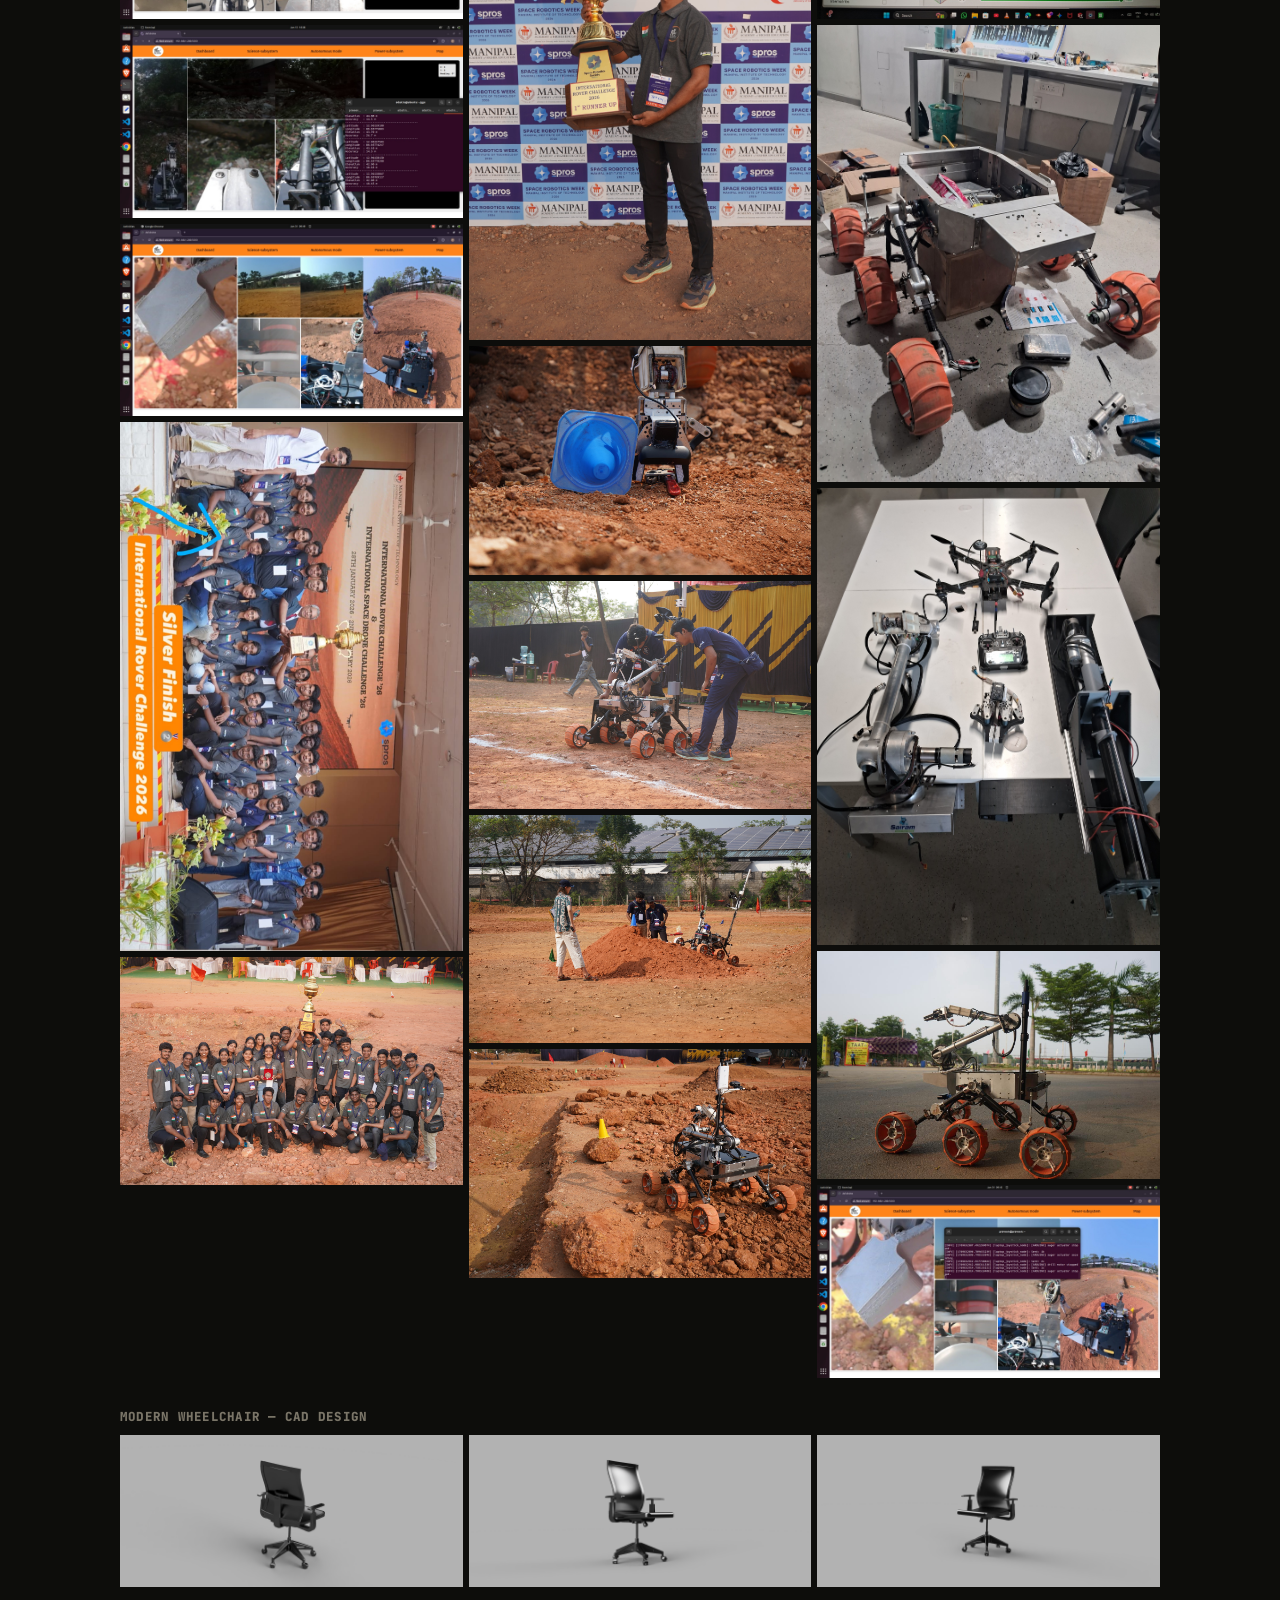
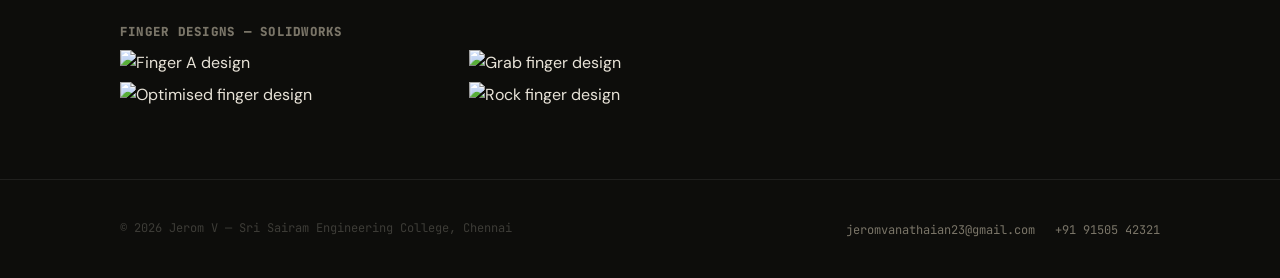
==== commit 106c79d9: "Add files via upload" ====
--- a/projects.html
+++ b/projects.html
@@ -5,6 +5,70 @@
 <meta name="viewport" content="width=device-width,initial-scale=1.0">
 <title>Projects — Jerom V</title>
 <link rel="stylesheet" href="style.css">
+<style>
+  /* ── Project layout overrides ── */
+  .proj-block { padding: 64px 0; border-bottom: 1px solid var(--line); }
+  .proj-block:last-of-type { border-bottom: none; }
+
+  /* Image grid — no cropping for CAD, contain inside dark box */
+  .img-box {
+    background: var(--surface2);
+    display: flex;
+    align-items: center;
+    justify-content: center;
+    overflow: hidden;
+    cursor: pointer;
+  }
+  .img-box img {
+    width: 100%;
+    height: 100%;
+    object-fit: contain;
+    display: block;
+    transition: opacity .15s;
+  }
+  .img-box img:hover { opacity: .88; }
+
+  /* Photo images (not CAD) use cover so they fill nicely */
+  .img-box.photo img { object-fit: cover; }
+
+  /* Grid layouts */
+  .grid-1 .img-box { aspect-ratio: 4/3; }
+  .grid-2 { display: grid; grid-template-columns: 1fr 1fr; gap: 6px; }
+  .grid-2 .img-box { aspect-ratio: 4/3; }
+  .grid-3 { display: grid; grid-template-columns: 1fr 1fr; gap: 6px; }
+  .grid-3 .img-box:first-child { grid-column: 1 / -1; aspect-ratio: 16/7; }
+  .grid-3 .img-box:not(:first-child) { aspect-ratio: 4/3; }
+  .grid-tall .img-box { aspect-ratio: 3/4; }
+  .grid-cad .img-box { aspect-ratio: 4/3; background: #f5f5f3; }
+
+  /* Two column layout — text and images side by side */
+  .proj-cols {
+    display: grid;
+    grid-template-columns: 1fr 1fr;
+    gap: 48px;
+    align-items: start;
+    margin-top: 32px;
+  }
+  @media(max-width:860px){
+    .proj-cols { grid-template-columns: 1fr; gap: 28px; }
+  }
+
+  .proj-text { display: flex; flex-direction: column; gap: 20px; }
+  .proj-body { font-size: .95rem; color: var(--muted); line-height: 1.75; font-weight: 300; }
+  .proj-body p { margin-bottom: 1em; }
+  .proj-body p:last-child { margin-bottom: 0; }
+  .proj-body strong { color: var(--text); font-weight: 600; }
+
+  /* image caption */
+  .img-caption {
+    font-family: var(--mono);
+    font-size: 10.5px;
+    color: var(--muted);
+    text-align: center;
+    margin-top: 4px;
+    letter-spacing: .04em;
+  }
+</style>
 </head>
 <body>
 
@@ -19,74 +83,128 @@
   </div>
 </nav>
 
-<div class="wrap" style="padding-top:56px;padding-bottom:32px;">
+<!-- Page header -->
+<div class="wrap" style="padding-top:56px;padding-bottom:40px;border-bottom:1px solid var(--line);">
   <p class="eyebrow">Work</p>
   <h1 style="font-size:clamp(2.2rem,5vw,3.6rem);margin-top:10px;">Projects</h1>
-  <p style="color:var(--muted);margin-top:14px;max-width:560px;font-size:.97rem;">Five mechanisms designed and built for a competitive autonomous rover team. Every spec, weight, and outcome comes from the actual design record.</p>
-</div>
-
-<!-- ══════════════════════════════════
-     01 — ENDEFFECTOR MULTIFUNCTION
-══════════════════════════════════ -->
-<section class="project-section" id="endeffector-mf">
+  <p style="color:var(--muted);margin-top:14px;max-width:560px;font-size:.97rem;">Five mechanisms designed and built for a competitive autonomous rover team. Click any image to view full size.</p>
+  <!-- Jump links -->
+  <div style="display:flex;gap:12px;flex-wrap:wrap;margin-top:24px;">
+    <a href="#endeffector-mf" class="btn" style="font-size:11px;padding:8px 14px;">01 Multi-Function EE</a>
+    <a href="#endeffector-rock" class="btn" style="font-size:11px;padding:8px 14px;">02 Rock EE</a>
+    <a href="#robotic-arm" class="btn" style="font-size:11px;padding:8px 14px;">03 2DOF Arm</a>
+    <a href="#deep-sampling" class="btn" style="font-size:11px;padding:8px 14px;">04 Deep Sampling</a>
+    <a href="#rover" class="btn" style="font-size:11px;padding:8px 14px;">05 Rover</a>
+    <a href="#gallery" class="btn" style="font-size:11px;padding:8px 14px;">Gallery</a>
+  </div>
+</div>
+
+<!-- ══════════════════════════════
+  01 — ENDEFFECTOR MULTIFUNCTION
+══════════════════════════════ -->
+<div class="proj-block" id="endeffector-mf">
   <div class="wrap">
     <p class="eyebrow">01 — Maintenance &amp; Manipulation</p>
-    <h2 class="project-section-title" style="margin-top:8px;margin-bottom:32px;">End-Effector — Multi-Function Parallel Jaw Gripper</h2>
-
-    <div class="project-layout">
+    <h2 style="margin-top:8px;font-size:clamp(1.5rem,3vw,2.2rem);">End-Effector — Multi-Function Parallel Jaw Gripper</h2>
+
+    <div class="proj-cols">
+      <!-- Images -->
       <div>
-        <div class="project-img-grid three">
-          <img class="proj-img main" src="Endeffector-MultiFunction/EndEffector.png" alt="Multi-function end-effector render">
-          <img class="proj-img" src="Endeffector-MultiFunction/EndEffector1.png" alt="End-effector alternate view">
-          <img class="proj-img" src="Endeffector-MultiFunction/Wireframe.png" alt="Wireframe view">
-        </div>
-        <div class="img-strip" style="margin-top:6px;">
-          <img src="Endeffector-MultiFunction/Finger-analysis.png" alt="Finger FEA analysis">
-          <img src="Endeffector-MultiFunction/Optimized fin-analysed.png" alt="Optimised finger analysis">
-        </div>
-      </div>
-
-      <div class="project-text">
-        <div class="specs project-specs">
+        <!-- Main render — full width -->
+        <div class="grid-1 img-box grid-cad" onclick="lb(this)">
+          <img src="Endeffector-MultiFunction/EndEffector.png" alt="Multi-function end-effector main render">
+        </div>
+        <!-- Two renders side by side -->
+        <div class="grid-2" style="margin-top:6px;">
+          <div class="img-box grid-cad" onclick="lb(this)">
+            <img src="Endeffector-MultiFunction/EndEffector1.png" alt="End-effector alternate view">
+          </div>
+          <div class="img-box grid-cad" onclick="lb(this)">
+            <img src="Endeffector-MultiFunction/Wireframe.png" alt="Wireframe view">
+          </div>
+        </div>
+        <!-- Analysis images -->
+        <div class="grid-2" style="margin-top:6px;">
+          <div>
+            <div class="img-box grid-cad" onclick="lb(this)">
+              <img src="Endeffector-MultiFunction/Finger-analysis.png" alt="Finger FEA analysis">
+            </div>
+            <p class="img-caption">FEA — finger stress analysis</p>
+          </div>
+          <div>
+            <div class="img-box grid-cad" onclick="lb(this)">
+              <img src="Endeffector-MultiFunction/Optimized fin-analysed.png" alt="Optimised finger analysis">
+            </div>
+            <p class="img-caption">Optimised finger — post analysis</p>
+          </div>
+        </div>
+      </div>
+
+      <!-- Text -->
+      <div class="proj-text">
+        <div class="specs">
           <div class="spec"><div class="spec__label">Jaw Opening</div><div class="spec__val">200 mm</div></div>
           <div class="spec"><div class="spec__label">Working Range</div><div class="spec__val">160 mm</div></div>
           <div class="spec"><div class="spec__label">Payload</div><div class="spec__val">5 kg</div></div>
           <div class="spec"><div class="spec__label">Mechanism Wt</div><div class="spec__val">850 g</div></div>
           <div class="spec"><div class="spec__label">Fingertip Force</div><div class="spec__val">184 N / side</div></div>
-          <div class="spec"><div class="spec__label">FEA Load</div><div class="spec__val">400 N (2× working)</div></div>
-        </div>
-
-        <div class="project-body-text">
-          <p><strong style="color:var(--text);">Project Overview</strong></p>
+          <div class="spec"><div class="spec__label">FEA Validation</div><div class="spec__val">400 N — 2.45 MPa max</div></div>
+        </div>
+        <div class="proj-body">
+          <p><strong>Project Overview</strong></p>
           <p>The End-Effector is a precision parallel jaw gripper designed for rover-based maintenance operations in remote environments. Unlike collection-focused grippers, this design targets dexterous manipulation tasks including payload lifting up to 5 kg, toggle switch and latch actuation, tool pick-and-place, typing, and USB insertion — applications that demand both controlled force delivery and fine positional accuracy.</p>
           <p>The mechanism is built around a symmetrical dual four-bar linkage system, where each finger is independently actuated by a dedicated 150 kg·cm servo motor, producing pure parallel jaw motion throughout the full stroke. The gripper achieves a maximum jaw opening of 200 mm over a working range of 160 mm, with the complete assembly weighing only 850 g.</p>
-          <p><strong style="color:var(--text);">Development &amp; Technical Challenges</strong></p>
-          <p>The primary challenge was engineering a single gripper capable of spanning two extremes — generating enough force to lift a 5 kg payload while remaining precise enough for delicate operations such as USB insertion and switch toggling. The four-bar linkage geometry on each finger was synthesised to maintain consistent jaw parallelism across the full working range.</p>
-          <p>Material selection had to balance stiffness, weight, and surface compliance. The structural frame is fabricated from 3 mm aluminium 6061 sheet metal, with PLA fingers reinforced by 2 mm aluminium strips. Contact pads are printed in variable-infill TPU. Static FEA in SolidWorks Simulation at 400 N confirmed a maximum von Mises stress of 2.45 MPa against a 60 MPa yield strength.</p>
-          <p><strong style="color:var(--text);">Outcome</strong></p>
-          <p>The completed end-effector demonstrates that a single lightweight gripper architecture can address the full spectrum of maintenance manipulation tasks required on a rover mission, from high-force lifting to precision connector engagement.</p>
-        </div>
-
+          <p><strong>Development &amp; Technical Challenges</strong></p>
+          <p>The primary challenge was engineering a single gripper capable of spanning two extremes — generating enough force to lift a 5 kg payload while remaining precise enough for delicate operations such as USB insertion and switch toggling. The four-bar linkage geometry on each finger was synthesised to maintain consistent jaw parallelism across the full working range, which was critical for tasks requiring repeatable, accurate finger placement. The final configuration of an 80 mm finger with a 35 mm input link produces 184 N of fingertip force per side, meeting the payload requirement while remaining controllable for fine manipulation.</p>
+          <p>Material selection had to balance stiffness, weight, and surface compliance. The structural frame is fabricated from 3 mm aluminium 6061 sheet metal for rigidity, with PLA fingers reinforced by 2 mm aluminium strips to meet bending stiffness demands under load. Contact pads are printed in variable-infill TPU with a contoured profile, allowing the gripper to conform to irregular tool handles and connector housings without slipping. Static FEA in SolidWorks Simulation at 400 N confirmed a maximum von Mises stress of 2.45 MPa against a 60 MPa yield strength.</p>
+          <p><strong>Outcome</strong></p>
+          <p>The completed end-effector demonstrates that a single lightweight gripper architecture can address the full spectrum of maintenance manipulation tasks required on a rover mission, from high-force lifting to precision connector engagement. The parallel jaw motion, TPU contact pads, and force-verified linkage design work together to make the gripper adaptable without mechanical reconfiguration.</p>
+        </div>
         <div class="tags">
           <span class="tag">Four-bar linkage</span><span class="tag">SolidWorks</span><span class="tag">FEA</span>
-          <span class="tag">Sheet metal</span><span class="tag">TPU pads</span><span class="tag">Servo actuation</span>
-        </div>
-      </div>
-    </div>
-  </div>
-</section>
-
-<!-- ══════════════════════════════════
-     02 — ENDEFFECTOR ROCK
-══════════════════════════════════ -->
-<section class="project-section" id="endeffector-rock">
+          <span class="tag">Sheet metal Al 6061</span><span class="tag">TPU pads</span><span class="tag">Servo actuation</span>
+        </div>
+      </div>
+    </div>
+  </div>
+</div>
+
+<!-- ══════════════════════════════
+  02 — ENDEFFECTOR ROCK
+══════════════════════════════ -->
+<div class="proj-block" id="endeffector-rock">
   <div class="wrap">
     <p class="eyebrow">02 — Sample Collection</p>
-    <h2 class="project-section-title" style="margin-top:8px;margin-bottom:32px;">End-Effector — Rock Collection Gripper</h2>
-
-    <div class="project-layout reverse">
-      <div class="project-text">
-        <div class="specs project-specs">
+    <h2 style="margin-top:8px;font-size:clamp(1.5rem,3vw,2.2rem);">End-Effector — Rock Collection Gripper</h2>
+
+    <div class="proj-cols">
+      <!-- Images -->
+      <div>
+        <!-- Photo -->
+        <div class="img-box photo" style="aspect-ratio:4/3;cursor:pointer;" onclick="lb(this)">
+          <img src="EndEffector-rock/IMG-20260507-WA0008.jpeg" alt="Rock end-effector physical build">
+        </div>
+        <p class="img-caption">Physical build — rock collection gripper</p>
+        <!-- CAD drawings from PDF -->
+        <div class="grid-2" style="margin-top:6px;">
+          <div>
+            <div class="img-box grid-cad" onclick="lb(this)">
+              <img src="EndEffector-rock/Rock_EndEffector-simple_Assem_p1.png" alt="Rock end-effector assembly drawing">
+            </div>
+            <p class="img-caption">Assembly — SolidWorks drawing</p>
+          </div>
+          <div>
+            <div class="img-box grid-cad" onclick="lb(this)">
+              <img src="EndEffector-rock/Exploded_View_of_SimpleAssemEndEffector_p1.png" alt="Exploded view of rock end-effector">
+            </div>
+            <p class="img-caption">Exploded view</p>
+          </div>
+        </div>
+      </div>
+
+      <!-- Text -->
+      <div class="proj-text">
+        <div class="specs">
           <div class="spec"><div class="spec__label">Min Rock Dia</div><div class="spec__val">150 mm</div></div>
           <div class="spec"><div class="spec__label">Payload</div><div class="spec__val">5 kg</div></div>
           <div class="spec"><div class="spec__label">Mechanism Wt</div><div class="spec__val">350 g</div></div>
@@ -94,68 +212,75 @@
           <div class="spec"><div class="spec__label">Fabrication</div><div class="spec__val">Fully 3D printed</div></div>
           <div class="spec"><div class="spec__label">Actuation</div><div class="spec__val">2× servo (independent)</div></div>
         </div>
-
-        <div class="project-body-text">
-          <p><strong style="color:var(--text);">Project Overview</strong></p>
-          <p>This end-effector is a dedicated rock collection gripper designed to capture specimens with a minimum diameter of 150 mm from Martian terrain. The result is a deliberately simplified two-finger arc gripper, where each curved finger sweeps inward symmetrically, driven independently by a dedicated servo motor mounted directly to a compact sheet metal housing. The arc finger geometry was chosen specifically to wrap around irregular, convex rock surfaces and maximise contact area without requiring precise object alignment. The entire finger assembly is fully 3D printed, keeping the overall weight to a minimum of 350 g.</p>
-          <p><strong style="color:var(--text);">Development &amp; Technical Challenges</strong></p>
-          <p>The central design challenge was achieving reliable envelopment of a 150 mm minimum rock diameter while keeping the assembly simple enough to fabricate, assemble, and replace quickly during field testing. The curved finger profile had to be geometrically tuned so the arc motion of each finger converged correctly on the target size range without the fingers clashing or losing contact at the extremes of their sweep.</p>
-          <p><strong style="color:var(--text);">Outcome</strong></p>
-          <p>The completed gripper demonstrates that a task-specific end-effector can be significantly simpler, lighter, and faster to manufacture than a general-purpose design when the mission requirement is clearly defined. This project reinforced the value of design scope discipline — knowing when to simplify is as important an engineering skill as knowing how to add capability.</p>
-        </div>
-
+        <div class="proj-body">
+          <p><strong>Project Overview</strong></p>
+          <p>This end-effector is a dedicated rock collection gripper designed to capture specimens with a minimum diameter of 150 mm from Martian terrain. Unlike the maintenance gripper which demanded dexterous precision across multiple task types, this design had a singular, well-defined objective — reliable envelopment and secure retention of rock samples. The result is a deliberately simplified two-finger arc gripper, where each curved finger sweeps inward symmetrically, driven independently by a dedicated servo motor mounted directly to a compact sheet metal housing.</p>
+          <p>The arc finger geometry was chosen specifically to wrap around irregular, convex rock surfaces and maximise contact area without requiring precise object alignment. The entire finger assembly is fully 3D printed, reducing part count, eliminating the need for machined components, and keeping the overall weight to 350 g.</p>
+          <p><strong>Development &amp; Technical Challenges</strong></p>
+          <p>The central design challenge was achieving reliable envelopment of a 150 mm minimum rock diameter while keeping the assembly simple enough to fabricate, assemble, and replace quickly during field testing. The curved finger profile had to be geometrically tuned so that the arc motion of each finger converged correctly on the target size range without the fingers clashing or losing contact at the extremes of their sweep.</p>
+          <p>Committing to full 3D printing for the finger structure introduced its own constraints — wall thickness, print orientation, and infill density all had to be optimised to ensure the fingers could withstand the reaction forces generated when gripping an unevenly shaped, potentially heavy rock specimen without warping or fracturing at the pivot joints.</p>
+          <p><strong>Outcome</strong></p>
+          <p>The completed gripper demonstrates that a task-specific end-effector can be significantly simpler, lighter, and faster to manufacture than a general-purpose design when the mission requirement is clearly defined. The fully printed finger assembly validated that FDM fabrication alone is sufficient for this load case. This project reinforced the value of design scope discipline — knowing when to simplify is as important an engineering skill as knowing how to add capability.</p>
+        </div>
         <div class="tags">
-          <span class="tag">Arc finger geometry</span><span class="tag">3D printing</span>
-          <span class="tag">Servo actuation</span><span class="tag">Design simplification</span>
-        </div>
-      </div>
-
-      <!-- photo + video -->
-      <div style="display:flex;flex-direction:column;gap:6px;">
-        <img class="proj-img" src="EndEffector-rock/IMG-20260507-WA0008.jpeg" alt="Rock collection end-effector photo" style="width:100%;aspect-ratio:4/3;object-fit:cover;">
-
-      </div>
-    </div>
-  </div>
-</section>
-
-<!-- ══════════════════════════════════
-     03 — 2DOF ROBOTIC ARM
-══════════════════════════════════ -->
-<section class="project-section" id="robotic-arm">
+          <span class="tag">Arc finger geometry</span><span class="tag">3D printing / FDM</span>
+          <span class="tag">Sheet metal housing</span><span class="tag">Servo actuation</span><span class="tag">Design simplification</span>
+        </div>
+      </div>
+    </div>
+  </div>
+</div>
+
+<!-- ══════════════════════════════
+  03 — 2DOF ROBOTIC ARM
+══════════════════════════════ -->
+<div class="proj-block" id="robotic-arm">
   <div class="wrap">
     <p class="eyebrow">03 — Arm System</p>
-    <h2 class="project-section-title" style="margin-top:8px;margin-bottom:32px;">2DOF Robotic Collecting Arm</h2>
-
-    <div class="project-layout">
+    <h2 style="margin-top:8px;font-size:clamp(1.5rem,3vw,2.2rem);">2DOF Robotic Collecting Arm</h2>
+
+    <div class="proj-cols">
+      <!-- Images -->
       <div>
-        <div class="project-img-grid two">
-          <img class="proj-img" src="2DOF Robotic ARM/2DOF RCollecting ARM.png" alt="2DOF Robotic Arm render">
-          <img class="proj-img" src="2DOF Robotic ARM/2DOF RCollecting ARM (2).png" alt="2DOF Arm alternate view">
-        </div>
-        <img src="2DOF Robotic ARM/Rock Endeffector.png" alt="Rock end-effector detail" style="width:100%;aspect-ratio:16/9;object-fit:cover;margin-top:6px;">
-      </div>
-
-      <div class="project-text">
-        <div class="specs project-specs">
+        <div class="img-box grid-cad" style="aspect-ratio:4/3;" onclick="lb(this)">
+          <img src="2DOF Robotic ARM/2DOF RCollecting ARM.png" alt="2DOF Robotic Arm main render">
+        </div>
+        <div class="grid-2" style="margin-top:6px;">
+          <div>
+            <div class="img-box grid-cad" onclick="lb(this)">
+              <img src="2DOF Robotic ARM/2DOF RCollecting ARM (2).png" alt="2DOF Arm alternate view">
+            </div>
+            <p class="img-caption">Alternate view</p>
+          </div>
+          <div>
+            <div class="img-box grid-cad" onclick="lb(this)">
+              <img src="2DOF Robotic ARM/Rock Endeffector.png" alt="Rock end-effector on arm">
+            </div>
+            <p class="img-caption">Rock end-effector mounted</p>
+          </div>
+        </div>
+      </div>
+
+      <!-- Text -->
+      <div class="proj-text">
+        <div class="specs">
           <div class="spec"><div class="spec__label">DOF</div><div class="spec__val">2</div></div>
           <div class="spec"><div class="spec__label">Joint 1</div><div class="spec__val">Prismatic / linear actuator</div></div>
           <div class="spec"><div class="spec__label">Joint 2</div><div class="spec__val">Revolute / stepper motor</div></div>
-          <div class="spec"><div class="spec__label">Jaw Opening</div><div class="spec__val">260 mm max</div></div>
-          <div class="spec"><div class="spec__label">End-effector</div><div class="spec__val">Dual-finger gripper</div></div>
+          <div class="spec"><div class="spec__label">Max Jaw Opening</div><div class="spec__val">260 mm</div></div>
+          <div class="spec"><div class="spec__label">End-effector</div><div class="spec__val">Dual-finger servo gripper</div></div>
           <div class="spec"><div class="spec__label">Application</div><div class="spec__val">Mars rock sample collection</div></div>
         </div>
-
-        <div class="project-body-text">
-          <p><strong style="color:var(--text);">Project Overview</strong></p>
-          <p>This project is a 2-Degree-of-Freedom (2DOF) robotic arm designed for Mars rock sample collection as part of a rover mission. The arm operates using two joint types: a prismatic joint driven by a linear actuator for vertical reach, and a revolute joint driven by a stepper motor for rotational positioning. The end-effector is a dual-finger gripper mechanism powered by servo actuators, capable of a maximum jaw opening of 260 mm.</p>
+        <div class="proj-body">
+          <p><strong>Project Overview</strong></p>
+          <p>This project is a 2-Degree-of-Freedom (2DOF) robotic arm designed for Mars rock sample collection as part of a rover mission. The arm operates using two joint types: a prismatic joint driven by a linear actuator for vertical reach, and a revolute joint driven by a stepper motor for rotational positioning. The end-effector is a dual-finger gripper mechanism powered by servo actuators, capable of a maximum jaw opening of 260 mm — sized to handle the range of rock specimens expected on Martian terrain.</p>
           <p>The system was designed to be compact, lightweight, and mechanically simple, making it suitable for integration onto a rover platform operating in remote, resource-constrained environments.</p>
-          <p><strong style="color:var(--text);">Development &amp; Technical Challenges</strong></p>
-          <p>The development process involved translating core mechanical engineering fundamentals — including theory of machines, engineering mechanics, and kinematics — into a functional, integrated robotic system. Weight was a primary concern, as excess mass directly impacts rover mobility and power consumption. The 260 mm maximum jaw opening had to be achieved within a compact form factor, requiring an efficient gear and linkage arrangement inside the end-effector.</p>
-          <p><strong style="color:var(--text);">Outcome</strong></p>
-          <p>The completed arm successfully demonstrates the integration of multiple actuator types into a working 2DOF robotic system. The design meets its target specifications — achieving the required reach, jaw opening, and structural integrity within the weight and cost constraints set for the mission.</p>
-        </div>
-
+          <p><strong>Development &amp; Technical Challenges</strong></p>
+          <p>The development process involved translating core mechanical engineering fundamentals — including theory of machines, engineering mechanics, and kinematics — into a functional, integrated robotic system. Designing the arm required coordinating two independent joints so their combined motion could reliably position the gripper at target locations on uneven terrain, which demanded careful kinematic planning and joint sequencing.</p>
+          <p>Several constraints shaped every design decision. Weight was a primary concern, as excess mass directly impacts rover mobility and power consumption. The 260 mm maximum jaw opening had to be achieved within a compact form factor, requiring an efficient gear and linkage arrangement inside the end-effector. Cost reduction was another driver, pushing toward simpler mechanisms and fewer components without sacrificing reliability.</p>
+          <p><strong>Outcome</strong></p>
+          <p>The completed arm successfully demonstrates the integration of multiple actuator types into a working 2DOF robotic system. The design meets its target specifications — achieving the required reach, jaw opening, and structural integrity within the weight and cost constraints set for the mission. This project deepened practical understanding of how theoretical concepts from kinematics, mechanism design, and engineering mechanics translate into real design decisions.</p>
+        </div>
         <div class="tags">
           <span class="tag">Kinematics</span><span class="tag">2DOF</span><span class="tag">Linear actuator</span>
           <span class="tag">Stepper motor</span><span class="tag">Linkage design</span><span class="tag">Weight optimisation</span>
@@ -163,19 +288,34 @@
       </div>
     </div>
   </div>
-</section>
-
-<!-- ══════════════════════════════════
-     04 — DEEP SAMPLING
-══════════════════════════════════ -->
-<section class="project-section" id="deep-sampling">
+</div>
+
+<!-- ══════════════════════════════
+  04 — DEEP SAMPLING
+══════════════════════════════ -->
+<div class="proj-block" id="deep-sampling">
   <div class="wrap">
     <p class="eyebrow">04 — Science Subsystem</p>
-    <h2 class="project-section-title" style="margin-top:8px;margin-bottom:32px;">Deep Sampling Module — 300 mm Soil Extraction</h2>
-
-    <div class="project-layout reverse">
-      <div class="project-text">
-        <div class="specs project-specs">
+    <h2 style="margin-top:8px;font-size:clamp(1.5rem,3vw,2.2rem);">Deep Sampling Module — 300 mm Soil Extraction</h2>
+
+    <div class="proj-cols">
+      <!-- Images -->
+      <div>
+        <!-- CAD isometric (portrait, no cropping) -->
+        <div class="img-box grid-cad" style="aspect-ratio:3/4;" onclick="lb(this)">
+          <img src="Deep Sampling/Deep_sampling_Isometric_View_p1.png" alt="Deep sampling module isometric CAD view">
+        </div>
+        <p class="img-caption">Isometric CAD view — SolidWorks</p>
+        <!-- Photo -->
+        <div class="img-box photo" style="aspect-ratio:4/3;margin-top:6px;" onclick="lb(this)">
+          <img src="Deep Sampling/20260601_142338.jpg" alt="Deep sampling module physical build">
+        </div>
+        <p class="img-caption">Physical prototype</p>
+      </div>
+
+      <!-- Text -->
+      <div class="proj-text">
+        <div class="specs">
           <div class="spec"><div class="spec__label">Sampling Depth</div><div class="spec__val">300 mm</div></div>
           <div class="spec"><div class="spec__label">System Weight</div><div class="spec__val">5 kg</div></div>
           <div class="spec"><div class="spec__label">Auger Torque</div><div class="spec__val">1.5 Nm DC motor</div></div>
@@ -183,115 +323,127 @@
           <div class="spec"><div class="spec__label">Primary Material</div><div class="spec__val">FDM PLA / PETG</div></div>
           <div class="spec"><div class="spec__label">Chassis</div><div class="spec__val">Al 6061 — 1.6 mm sheet</div></div>
         </div>
-
-        <div class="project-body-text">
-          <p><strong style="color:var(--text);">Project Overview</strong></p>
-          <p>The Deep Sampling Module is a rover-mounted soil collection system designed to extract subsurface samples from depths of up to 300 mm. The system operates in two sequential stages: Stage 1 deploys the entire module downward from the rover body to make ground contact, while Stage 2 drives the auger drill into the soil to extract the sample. The auger is entirely 3D printed using FDM technology with PLA and PETG materials. The mounting structure is fabricated from 1.6 mm aluminium 6061 sheet metal. The complete system weighs just 5 kg.</p>
-          <p><strong style="color:var(--text);">Development &amp; Technical Challenges</strong></p>
-          <p>Designing the module around additive manufacturing from the outset fundamentally shaped every structural and mechanical decision. FDM-printed parts offered significant weight savings, but required careful orientation planning, wall thickness control, and infill optimisation to ensure they could withstand the axial and torsional loads generated during drilling.</p>
+        <div class="proj-body">
+          <p><strong>Project Overview</strong></p>
+          <p>The Deep Sampling Module is a rover-mounted soil collection system designed to extract subsurface samples from depths of up to 300 mm. The system operates in two sequential stages: Stage 1 deploys the entire module downward from the rover body to make ground contact, while Stage 2 drives the auger drill into the soil to extract the sample. Motion in Stage 1 is delivered by a linear actuator guided by precision rail guides, ensuring controlled and stable vertical descent. Stage 2 couples a DC motor producing 1.5 Nm of torque with a second linear actuator to simultaneously extend and rotate the auger, drawing soil upward through the helical flighting and into a servo-controlled sample container.</p>
+          <p>The auger itself is entirely 3D printed, as are the majority of structural components, using FDM technology with PLA and PETG materials selected for their balance of stiffness, print reliability, and low mass. The mounting structure attached to the rover is fabricated from 1.6 mm aluminium 6061 sheet metal, keeping the base rigid while contributing minimal weight. The complete system weighs just 5 kg.</p>
+          <p><strong>Development &amp; Technical Challenges</strong></p>
+          <p>Designing the module around additive manufacturing from the outset fundamentally shaped every structural and mechanical decision. FDM-printed parts offered significant weight savings, but required careful orientation planning, wall thickness control, and infill optimisation to ensure they could withstand the axial and torsional loads generated during drilling. The auger presented a particular challenge: it needed to be geometrically accurate enough to generate consistent soil uplift while being manufacturable on a standard FDM printer without support-intensive geometries.</p>
           <p>The two-stage telescopic deployment introduced complexity in load path management — Stage 1 had to remain rigid and stable under the reaction forces generated when Stage 2 drilled into compacted soil. Constraining total system weight to 5 kg while housing two linear actuators, a DC motor, a servo, guide rails, and a sample container pushed every component toward its minimum viable form.</p>
-          <p><strong style="color:var(--text);">Outcome</strong></p>
+          <p><strong>Outcome</strong></p>
           <p>The completed module demonstrates that a capable deep-sampling system can be built within tight mass and cost constraints by committing to additive manufacturing as a primary fabrication method. The physical prototype validates the two-stage deployment concept and confirms that FDM-printed PETG and PLA components can survive the operational loads of auger-based soil drilling.</p>
         </div>
-
         <div class="tags">
-          <span class="tag">DFAM</span><span class="tag">FDM / PLA / PETG</span><span class="tag">Sheet metal Al 6061</span>
-          <span class="tag">Two-stage deployment</span><span class="tag">Auger design</span><span class="tag">Rail guides</span>
-        </div>
-      </div>
-
-      <!-- photo + video -->
-      <div style="display:flex;flex-direction:column;gap:6px;">
-        <img class="proj-img" src="Deep Sampling/20260601_142338.jpg" alt="Deep sampling module" style="width:100%;aspect-ratio:3/4;object-fit:cover;">
-
-      </div>
-    </div>
-  </div>
-</section>
-
-<!-- ══════════════════════════════════
-     05 — ROVER
-══════════════════════════════════ -->
-<section class="project-section" id="rover">
+          <span class="tag">DFAM</span><span class="tag">FDM / PLA / PETG</span>
+          <span class="tag">Sheet metal Al 6061</span><span class="tag">Two-stage deployment</span>
+          <span class="tag">Auger design</span><span class="tag">Rail guides</span>
+        </div>
+      </div>
+    </div>
+  </div>
+</div>
+
+<!-- ══════════════════════════════
+  05 — ROVER
+══════════════════════════════ -->
+<div class="proj-block" id="rover">
   <div class="wrap">
     <p class="eyebrow">05 — Competition Rover</p>
-    <h2 class="project-section-title" style="margin-top:8px;margin-bottom:32px;">Ad Astra — Mars Analogue Rover, IRC 2026 Silver</h2>
-
-    <div style="display:grid;grid-template-columns:repeat(2,1fr);gap:6px;margin-bottom:32px;">
-      <img src="Rover/20251028_035714.jpg" alt="Rover at IRC 2026" style="width:100%;aspect-ratio:16/10;object-fit:cover;">
-      <img src="Rover/20260601_142314.jpg" alt="Rover mechanism" style="width:100%;aspect-ratio:16/10;object-fit:cover;">
-      <img src="Rover/IMG-20251224-WA0005.jpg" alt="Rover build" style="width:100%;aspect-ratio:16/10;object-fit:cover;">
-      <img src="Rover/IMG-20260131-WA0018.jpg" alt="Rover in field" style="width:100%;aspect-ratio:16/10;object-fit:cover;">
-    </div>
-
-    <div style="display:grid;grid-template-columns:1fr 1fr;gap:40px;align-items:start;">
-      <div>
+    <h2 style="margin-top:8px;font-size:clamp(1.5rem,3vw,2.2rem);">Ad Astra — Mars Analogue Rover, IRC 2026 Silver</h2>
+
+    <!-- Full-width 4-photo grid -->
+    <div style="display:grid;grid-template-columns:repeat(2,1fr);gap:6px;margin-top:28px;">
+      <div class="img-box photo" style="aspect-ratio:16/10;" onclick="lb(this)">
+        <img src="Rover/20251028_035714.jpg" alt="Rover at IRC 2026">
+      </div>
+      <div class="img-box photo" style="aspect-ratio:16/10;" onclick="lb(this)">
+        <img src="Rover/20260601_142314.jpg" alt="Rover mechanism close-up">
+      </div>
+      <div class="img-box photo" style="aspect-ratio:16/10;" onclick="lb(this)">
+        <img src="Rover/IMG-20251224-WA0005.jpg" alt="Rover build">
+      </div>
+      <div class="img-box photo" style="aspect-ratio:16/10;" onclick="lb(this)">
+        <img src="Rover/IMG-20260131-WA0018.jpg" alt="Rover in field">
+      </div>
+    </div>
+
+    <!-- Two col below -->
+    <div class="proj-cols" style="margin-top:32px;">
+      <div class="proj-text">
         <div class="specs">
-          <div class="spec"><div class="spec__label">Result</div><div class="spec__val spec__val--accent">Silver — IRC 2026</div></div>
-          <div class="spec"><div class="spec__label">URC 2025</div><div class="spec__val">Finalist (only Indian team onsite)</div></div>
+          <div class="spec"><div class="spec__label">IRC 2026</div><div class="spec__val spec__val--accent">Silver (2nd Runner-Up)</div></div>
+          <div class="spec"><div class="spec__label">URC 2025</div><div class="spec__val">Finalist — only Indian team onsite</div></div>
           <div class="spec"><div class="spec__label">IRC 2025</div><div class="spec__val">15th position</div></div>
           <div class="spec"><div class="spec__label">My Role</div><div class="spec__val">Mechanical Subsystem Lead</div></div>
         </div>
-        <div class="tags" style="margin-top:16px;">
+        <div class="tags">
           <span class="tag">URDF modelling</span><span class="tag">Inverse kinematics</span>
           <span class="tag">Wire harnessing</span><span class="tag">Master-slave architecture</span>
           <span class="tag">Subsystem integration</span><span class="tag">TPU adaptive pads</span>
         </div>
       </div>
-
-      <div class="project-body-text">
-        <p><strong style="color:var(--text);">Project Overview</strong></p>
-        <p>Ad Astra is a student-built Mars analogue rover developed to compete at IRC 2026, where the team achieved a Silver finish — competing against university teams including PhD-level participants from across the world. My primary responsibility was the mechanical design and development of the science subsystem, which included a parallel jaw maintenance end-effector, a deep soil sampling module, and a dedicated rock collection gripper. Beyond mechanical design, I actively contributed across subsystems — preparing the URDF model for software simulation, deriving forward and inverse kinematic equations for the robotic arm, and supporting the embedded team with wire harnessing, soldering, and implementing communication protocols within the master-slave architecture.</p>
-        <p><strong style="color:var(--text);">Development &amp; Technical Challenges</strong></p>
-        <p>Working on a multidisciplinary rover team compressed years of theoretical learning into a single development cycle. Every design decision carried real consequences — weight saved on one subsystem meant more payload budget for another, and a mechanism that failed during field testing had to be redesigned, reprinted, and retested within days.</p>
-        <p><strong style="color:var(--text);">Outcome</strong></p>
-        <p>The team achieved a Silver finish at IRC 2026, validating the rover as a competitive, field-ready system. Every science subsystem mechanism was successfully deployed and operated during the competition. This project was the most significant engineering experience of my undergraduate career — it is where design work moved from isolated assignments into a real system with real stakes.</p>
-      </div>
-    </div>
-  </div>
-</section>
-
-<!-- ══════════════════════════════════
-     GALLERY
-══════════════════════════════════ -->
+      <div class="proj-body">
+        <p><strong>Project Overview</strong></p>
+        <p>Ad Astra is a student-built Mars analogue rover developed to compete at IRC 2026, where the team achieved a Silver finish — competing against university teams including PhD-level participants from across the world. The rover is a fully integrated system encompassing mechanical, embedded, and software subsystems, designed to perform autonomous navigation, science sampling, and equipment servicing tasks on simulated Martian terrain.</p>
+        <p>My primary responsibility was the mechanical design and development of the science subsystem, which included a parallel jaw maintenance end-effector, a deep soil sampling module, and a dedicated rock collection gripper. Beyond mechanical design, I actively contributed across subsystems — preparing the URDF model for software simulation, deriving forward and inverse kinematic equations for the robotic arm, and supporting the embedded team with wire harnessing, soldering, and implementing communication protocols within the master-slave architecture.</p>
+        <p><strong>Development &amp; Technical Challenges</strong></p>
+        <p>Working on a multidisciplinary rover team compressed years of theoretical learning into a single development cycle. Every design decision carried real consequences — weight saved on one subsystem meant more payload budget for another, and a mechanism that failed during field testing had to be redesigned, reprinted, and retested within days. Contributing to the software and embedded sides exposed a different class of challenge. Building the URDF required precise understanding of joint frames and link geometry that fed directly back into improving the physical design.</p>
+        <p><strong>Outcome</strong></p>
+        <p>The team achieved a Silver finish at IRC 2026, validating the rover as a competitive, field-ready system against some of the strongest university robotics teams in the region. Every science subsystem mechanism was successfully deployed and operated during the competition. This project was the most significant engineering experience of my undergraduate career — it is where design work moved from isolated assignments into a real system with real stakes.</p>
+      </div>
+    </div>
+  </div>
+</div>
+
+<!-- ══════════════════════════════
+  GALLERY
+══════════════════════════════ -->
 <section id="gallery" style="padding:72px 0;">
   <div class="wrap">
     <div class="sec-head">
       <div><p class="eyebrow">Gallery</p><h2 style="margin-top:8px;">From the build floor &amp; competition</h2></div>
     </div>
 
-    <h3 style="font-size:.85rem;font-family:var(--mono);letter-spacing:.08em;text-transform:uppercase;color:var(--muted);margin-bottom:12px;">Rover</h3>
+    <h3 style="font-family:var(--mono);font-size:.78rem;letter-spacing:.1em;text-transform:uppercase;color:var(--muted);margin-bottom:10px;">Rover — build &amp; competition</h3>
     <div class="gallery-grid">
-      <img src="Gallery/Rover/IMG-20260131-WA0014.jpg" alt="Rover build" onclick="openLightbox(this)">
-      <img src="Gallery/Rover/IMG-20260131-WA0016.jpg" alt="Rover build" onclick="openLightbox(this)">
-      <img src="Gallery/Rover/IMG-20260131-WA0022.jpg" alt="Rover build" onclick="openLightbox(this)">
-      <img src="Gallery/Rover/IMG-20260203-WA0003.jpg" alt="Rover assembly" onclick="openLightbox(this)">
-      <img src="Gallery/Rover/IMG-20260203-WA0014.jpg" alt="Rover assembly" onclick="openLightbox(this)">
-      <img src="Gallery/Rover/IMG-20260203-WA0029.jpg" alt="Rover assembly" onclick="openLightbox(this)">
-      <img src="Gallery/Rover/IMG-20260203-WA0046.jpg" alt="Rover field test" onclick="openLightbox(this)">
-      <img src="Gallery/Rover/IMG-20260203-WA0051.jpg" alt="Rover field test" onclick="openLightbox(this)">
-      <img src="Gallery/Rover/IMG-20260203-WA0061.jpg" alt="Rover field test" onclick="openLightbox(this)">
-      <img src="Gallery/Rover/IMG-20260203-WA0066.jpg" alt="Rover field test" onclick="openLightbox(this)">
-      <img src="Gallery/Rover/IMG-20260507-WA0009.jpeg" alt="Rover at event" onclick="openLightbox(this)">
-      <img src="Gallery/Rover/20251028_035714.jpg" alt="Rover" onclick="openLightbox(this)">
-      <img src="Gallery/Rover/20260601_142314.jpg" alt="Rover" onclick="openLightbox(this)">
-      <img src="Gallery/Rover/IMG-20251224-WA0005.jpg" alt="Rover" onclick="openLightbox(this)">
-      <img src="Gallery/Rover/IMG-20260131-WA0018.jpg" alt="Rover" onclick="openLightbox(this)">
-    </div>
-
-    <h3 style="font-size:.85rem;font-family:var(--mono);letter-spacing:.08em;text-transform:uppercase;color:var(--muted);margin-top:32px;margin-bottom:12px;">Modern Wheelchair — CAD Design</h3>
+      <img src="Gallery/Rover/IMG-20260131-WA0014.jpg" alt="Rover build" onclick="lb(this)">
+      <img src="Gallery/Rover/IMG-20260131-WA0016.jpg" alt="Rover build" onclick="lb(this)">
+      <img src="Gallery/Rover/IMG-20260131-WA0022.jpg" alt="Rover build" onclick="lb(this)">
+      <img src="Gallery/Rover/IMG-20260203-WA0003.jpg" alt="Rover assembly" onclick="lb(this)">
+      <img src="Gallery/Rover/IMG-20260203-WA0014.jpg" alt="Rover assembly" onclick="lb(this)">
+      <img src="Gallery/Rover/IMG-20260203-WA0029.jpg" alt="Rover assembly" onclick="lb(this)">
+      <img src="Gallery/Rover/IMG-20260203-WA0046.jpg" alt="Rover field test" onclick="lb(this)">
+      <img src="Gallery/Rover/IMG-20260203-WA0051.jpg" alt="Rover field test" onclick="lb(this)">
+      <img src="Gallery/Rover/IMG-20260203-WA0061.jpg" alt="Rover field test" onclick="lb(this)">
+      <img src="Gallery/Rover/IMG-20260203-WA0066.jpg" alt="Rover field test" onclick="lb(this)">
+      <img src="Gallery/Rover/IMG-20260507-WA0009.jpeg" alt="Rover at event" onclick="lb(this)">
+      <img src="Gallery/Rover/20251028_035714.jpg" alt="Rover" onclick="lb(this)">
+      <img src="Gallery/Rover/20260601_142314.jpg" alt="Rover" onclick="lb(this)">
+      <img src="Gallery/Rover/IMG-20251224-WA0005.jpg" alt="Rover" onclick="lb(this)">
+      <img src="Gallery/Rover/IMG-20260131-WA0018.jpg" alt="Rover" onclick="lb(this)">
+    </div>
+
+    <h3 style="font-family:var(--mono);font-size:.78rem;letter-spacing:.1em;text-transform:uppercase;color:var(--muted);margin-top:32px;margin-bottom:10px;">Modern Wheelchair — CAD design</h3>
     <div class="gallery-grid">
-      <img src="Gallery/Mordern Wheel Chair/Mordern Wheel chair.png" alt="Wheelchair CAD" onclick="openLightbox(this)">
-      <img src="Gallery/Mordern Wheel Chair/Mordern Wheel chair (2).png" alt="Wheelchair CAD variant" onclick="openLightbox(this)">
-      <img src="Gallery/Mordern Wheel Chair/Mordern Wheel chair Assembly.PNG" alt="Wheelchair assembly" onclick="openLightbox(this)">
+      <img src="Gallery/Mordern Wheel Chair/Mordern Wheel chair.png" alt="Wheelchair CAD" onclick="lb(this)">
+      <img src="Gallery/Mordern Wheel Chair/Mordern Wheel chair (2).png" alt="Wheelchair variant" onclick="lb(this)">
+      <img src="Gallery/Mordern Wheel Chair/Mordern Wheel chair Assembly.PNG" alt="Wheelchair assembly" onclick="lb(this)">
+    </div>
+
+    <h3 style="font-family:var(--mono);font-size:.78rem;letter-spacing:.1em;text-transform:uppercase;color:var(--muted);margin-top:32px;margin-bottom:10px;">Finger designs — SolidWorks</h3>
+    <div class="gallery-grid">
+      <img src="Gallery/Finger_Designs/Finger_A_p1.png" alt="Finger A design" onclick="lb(this)">
+      <img src="Gallery/Finger_Designs/Finger_Optimised_p1.png" alt="Optimised finger design" onclick="lb(this)">
+      <img src="Gallery/Finger_Designs/Grab_Finger_p1.png" alt="Grab finger design" onclick="lb(this)">
+      <img src="Gallery/Finger_Designs/Rock_finger_p1.png" alt="Rock finger design" onclick="lb(this)">
     </div>
   </div>
 </section>
 
 <!-- LIGHTBOX -->
-<div class="lightbox" id="lightbox" onclick="closeLightbox()">
-  <button class="lightbox__close" onclick="closeLightbox()">✕ Close</button>
-  <img class="lightbox__img" id="lightboxImg" src="" alt="">
+<div class="lightbox" id="lightbox" onclick="closeLb()">
+  <button class="lightbox__close" onclick="closeLb()">✕ Close</button>
+  <img class="lightbox__img" id="lbImg" src="" alt="">
 </div>
 
 <footer class="site-footer">
@@ -305,16 +457,17 @@
 </footer>
 
 <script>
-function openLightbox(img){
-  document.getElementById('lightboxImg').src=img.src;
+function lb(el){
+  var src = el.tagName==='IMG' ? el.src : el.querySelector('img').src;
+  document.getElementById('lbImg').src = src;
   document.getElementById('lightbox').classList.add('open');
-  document.body.style.overflow='hidden';
+  document.body.style.overflow = 'hidden';
 }
-function closeLightbox(){
+function closeLb(){
   document.getElementById('lightbox').classList.remove('open');
-  document.body.style.overflow='';
+  document.body.style.overflow = '';
 }
-document.addEventListener('keydown',e=>{if(e.key==='Escape')closeLightbox();});
+document.addEventListener('keydown', function(e){ if(e.key==='Escape') closeLb(); });
 </script>
 
 </body>
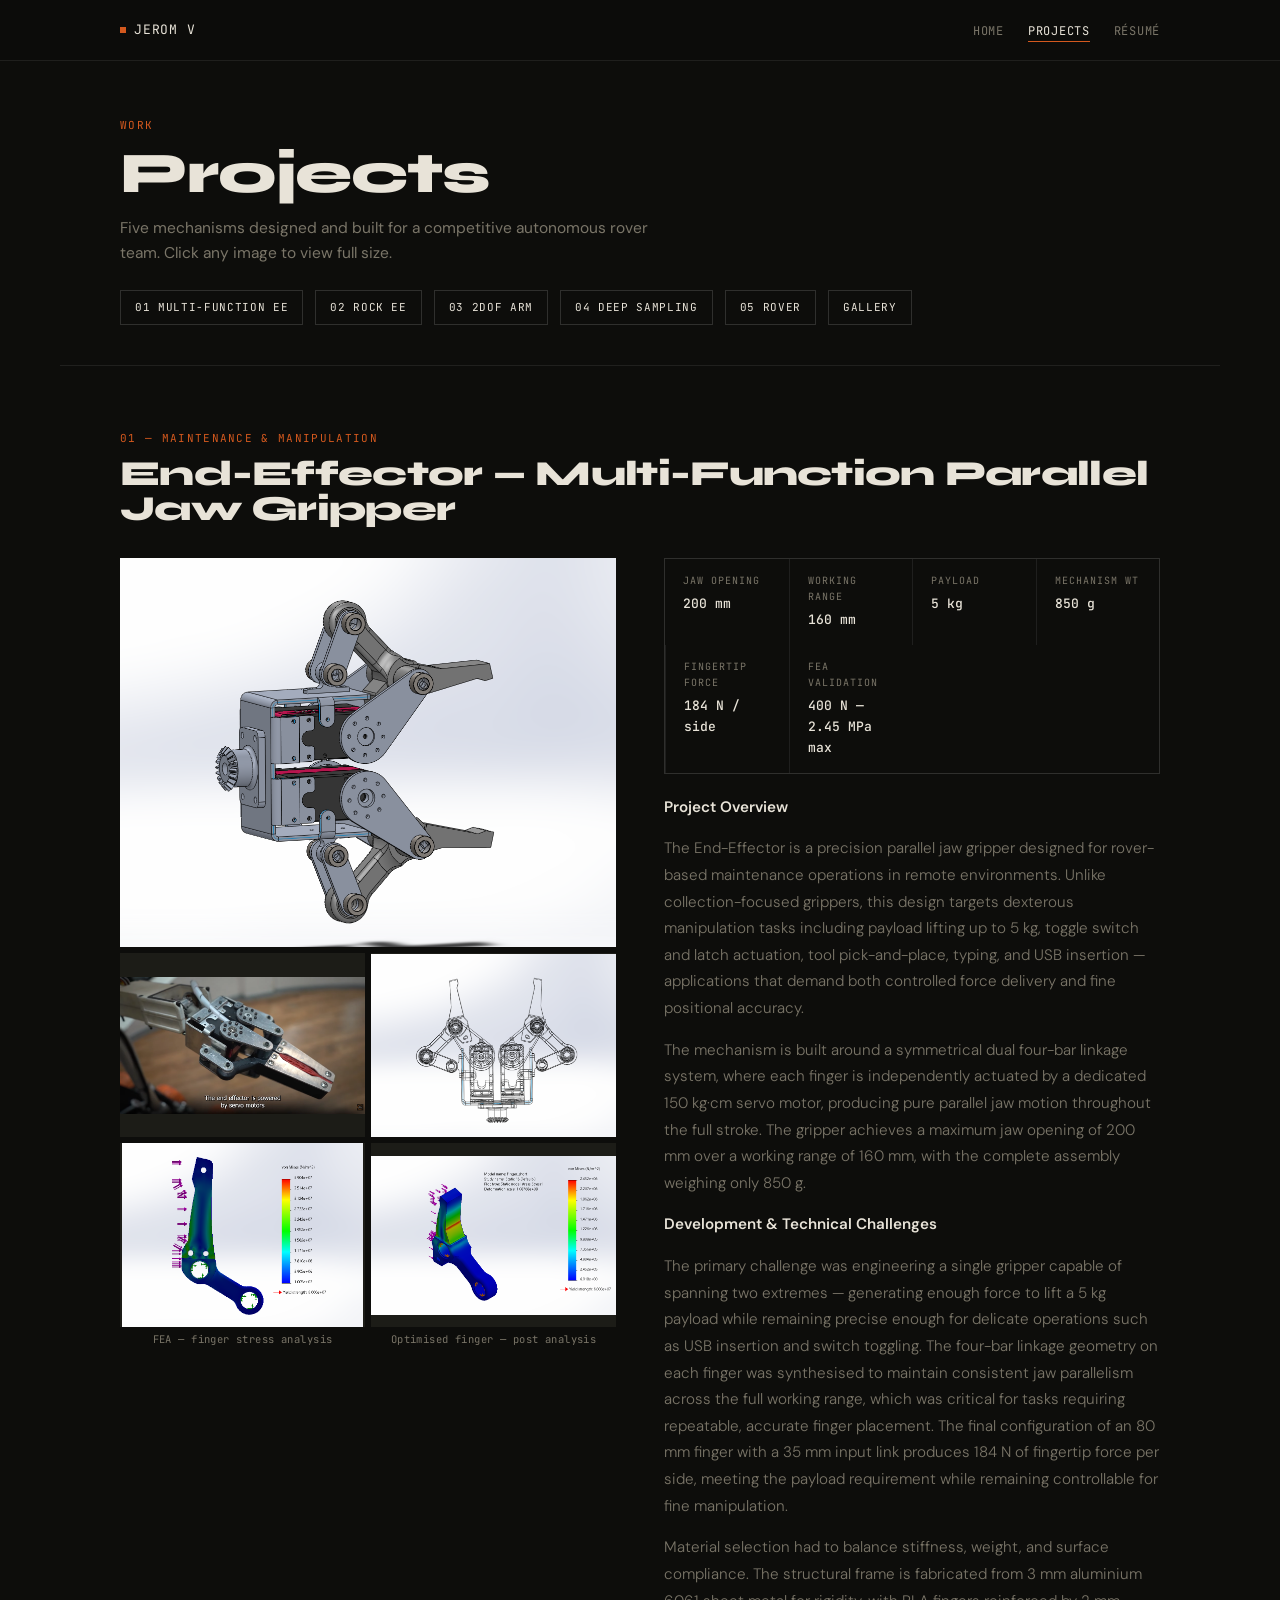
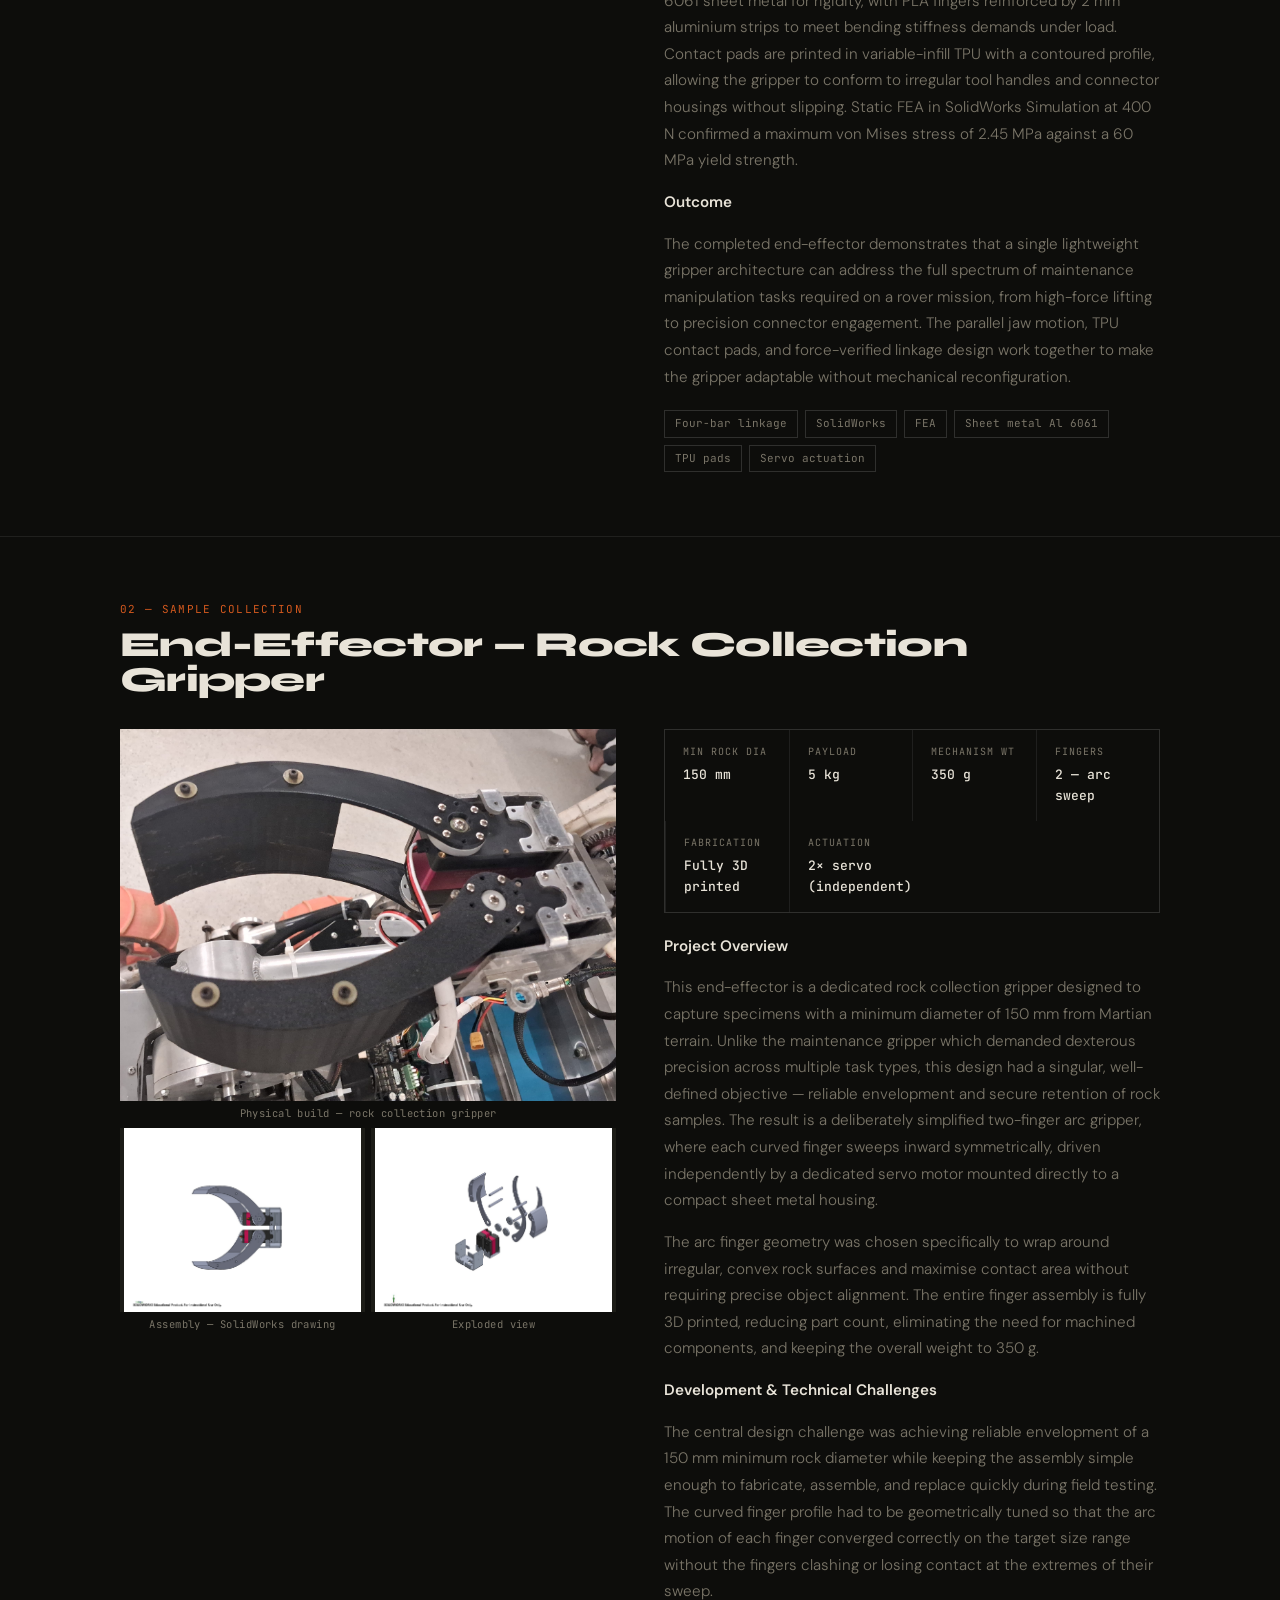
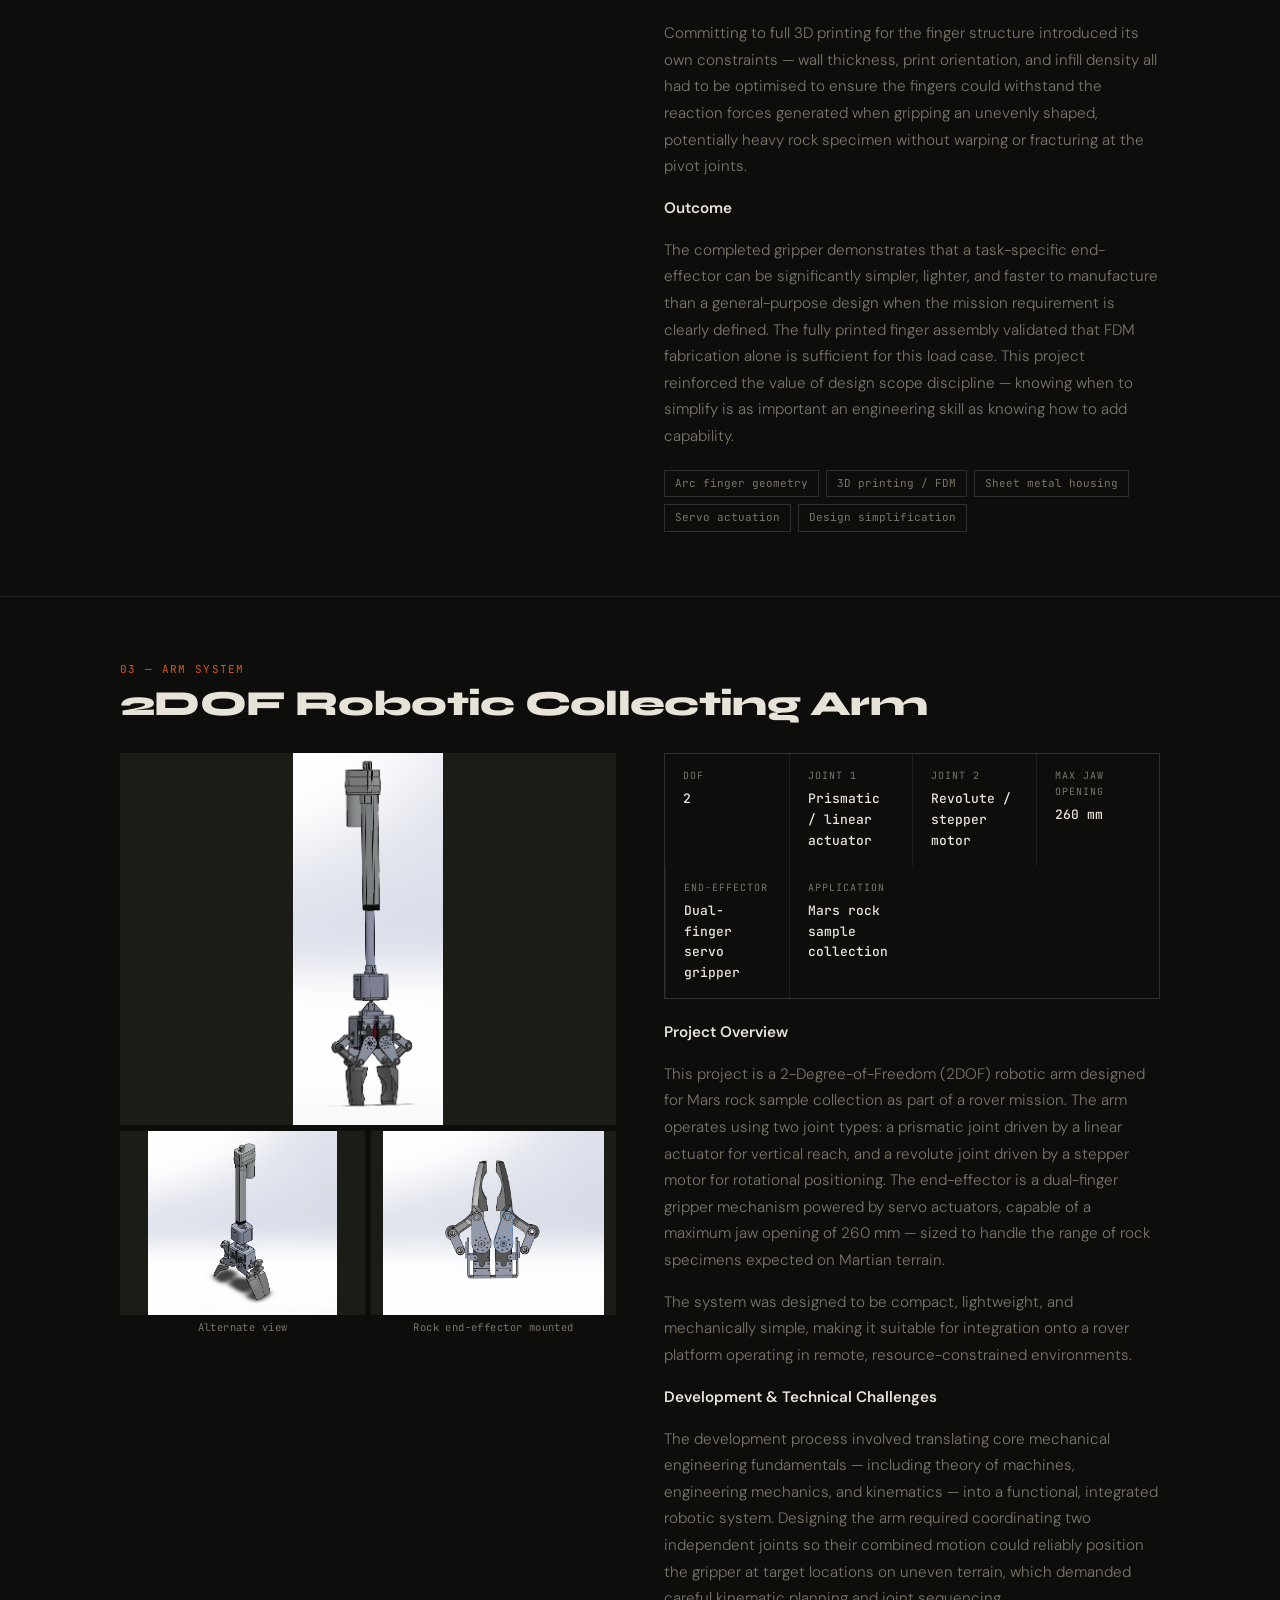
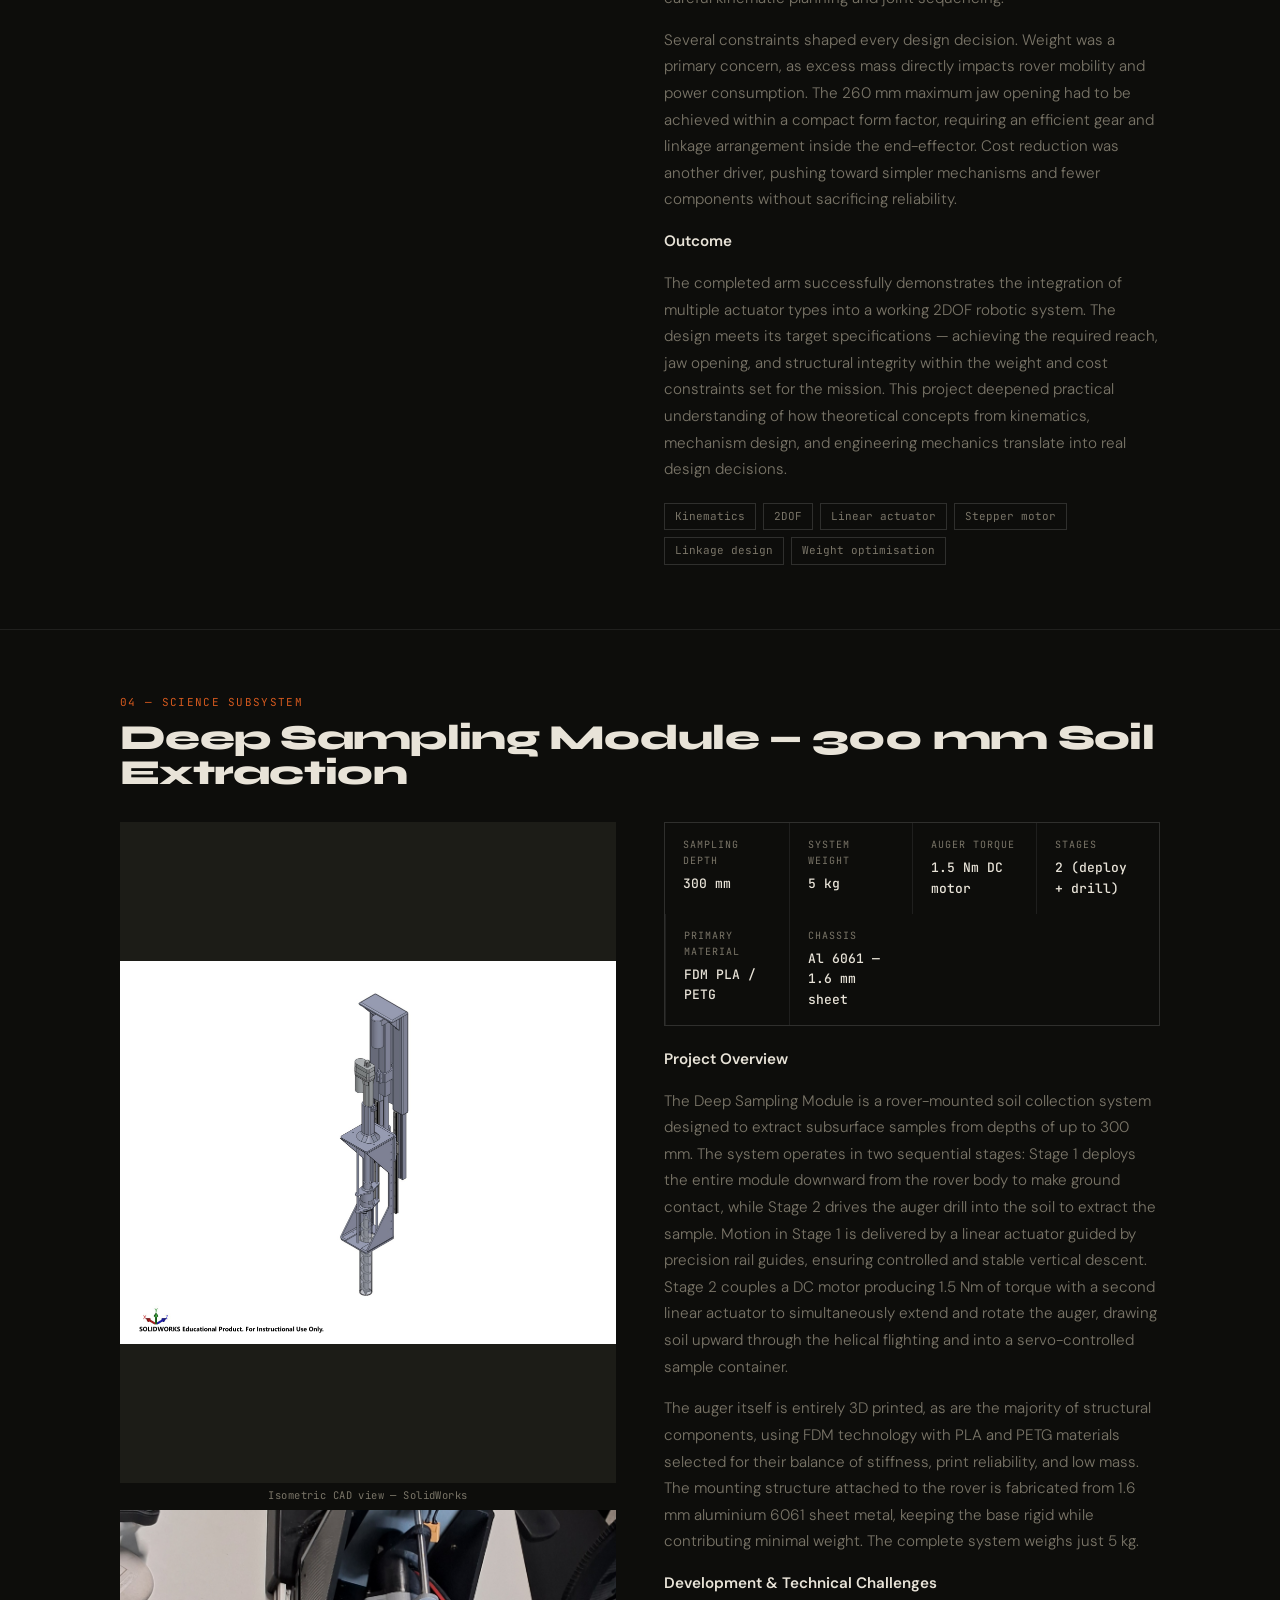
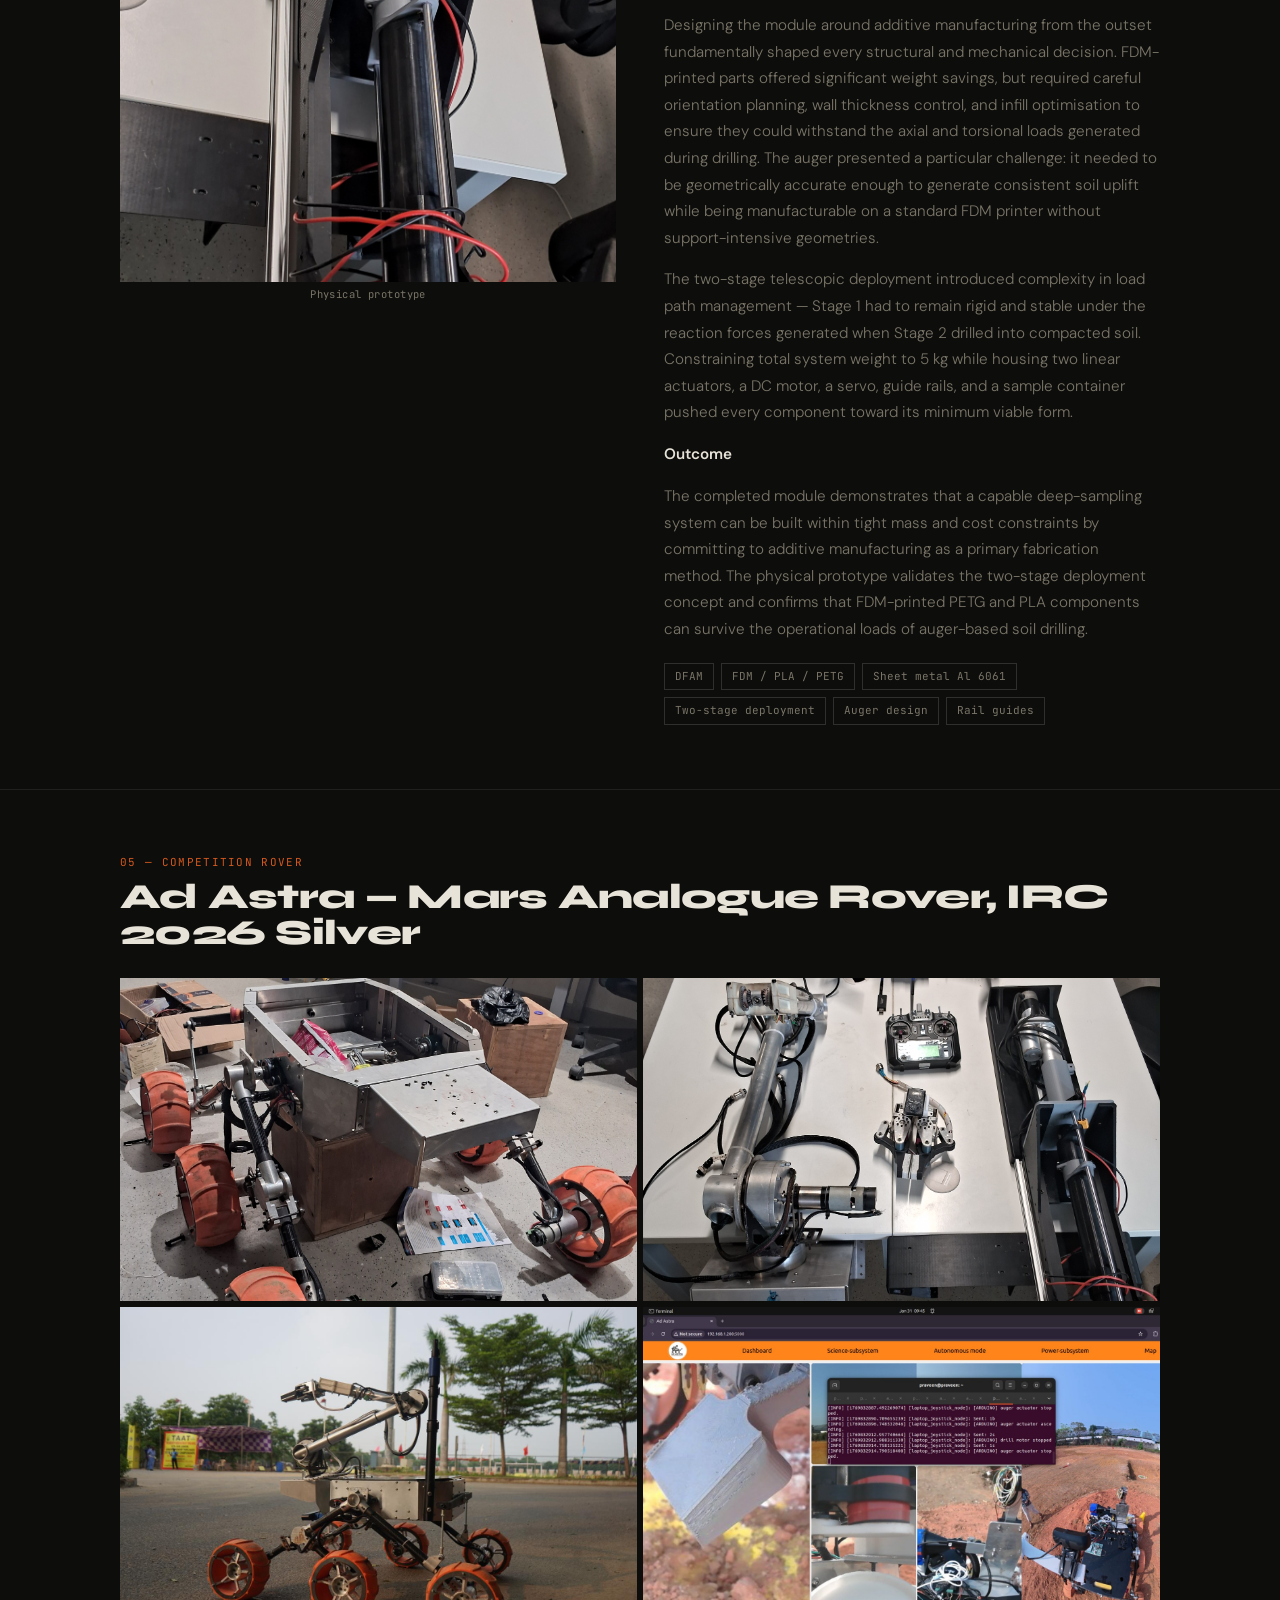
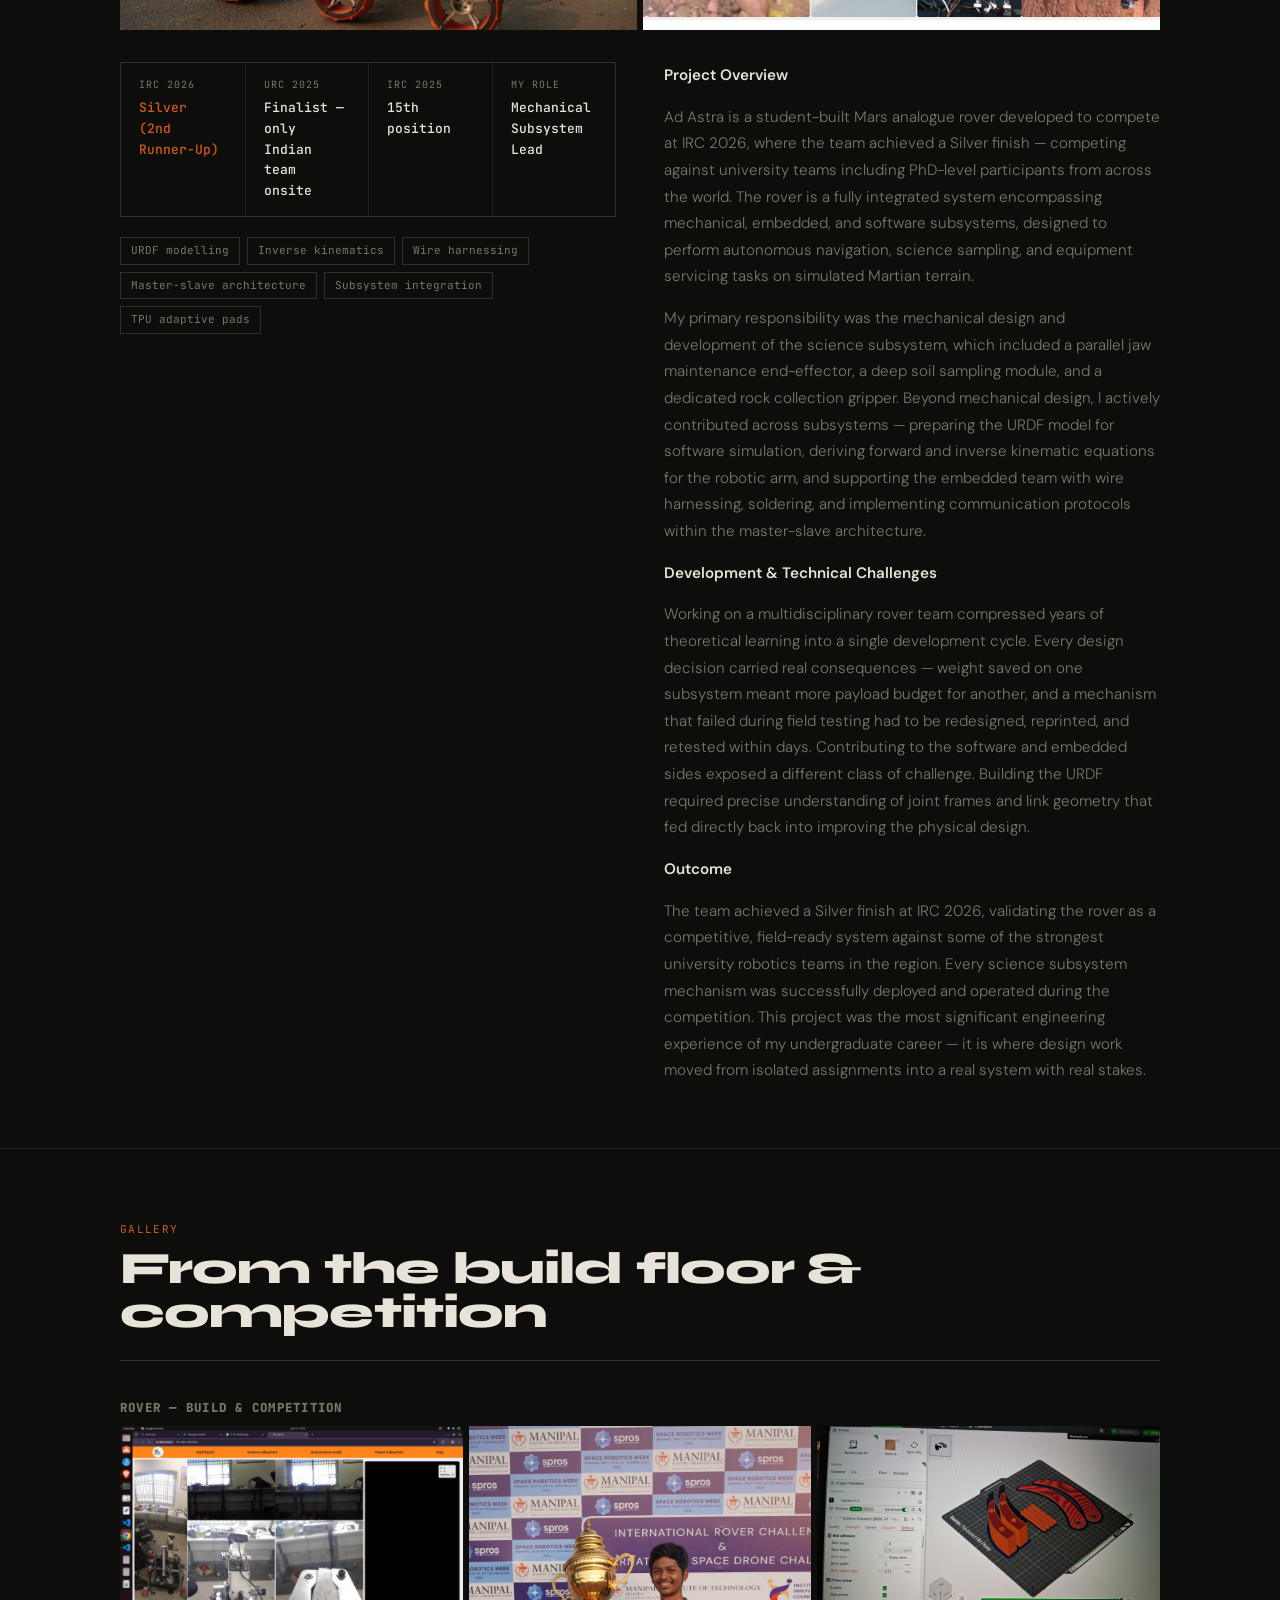
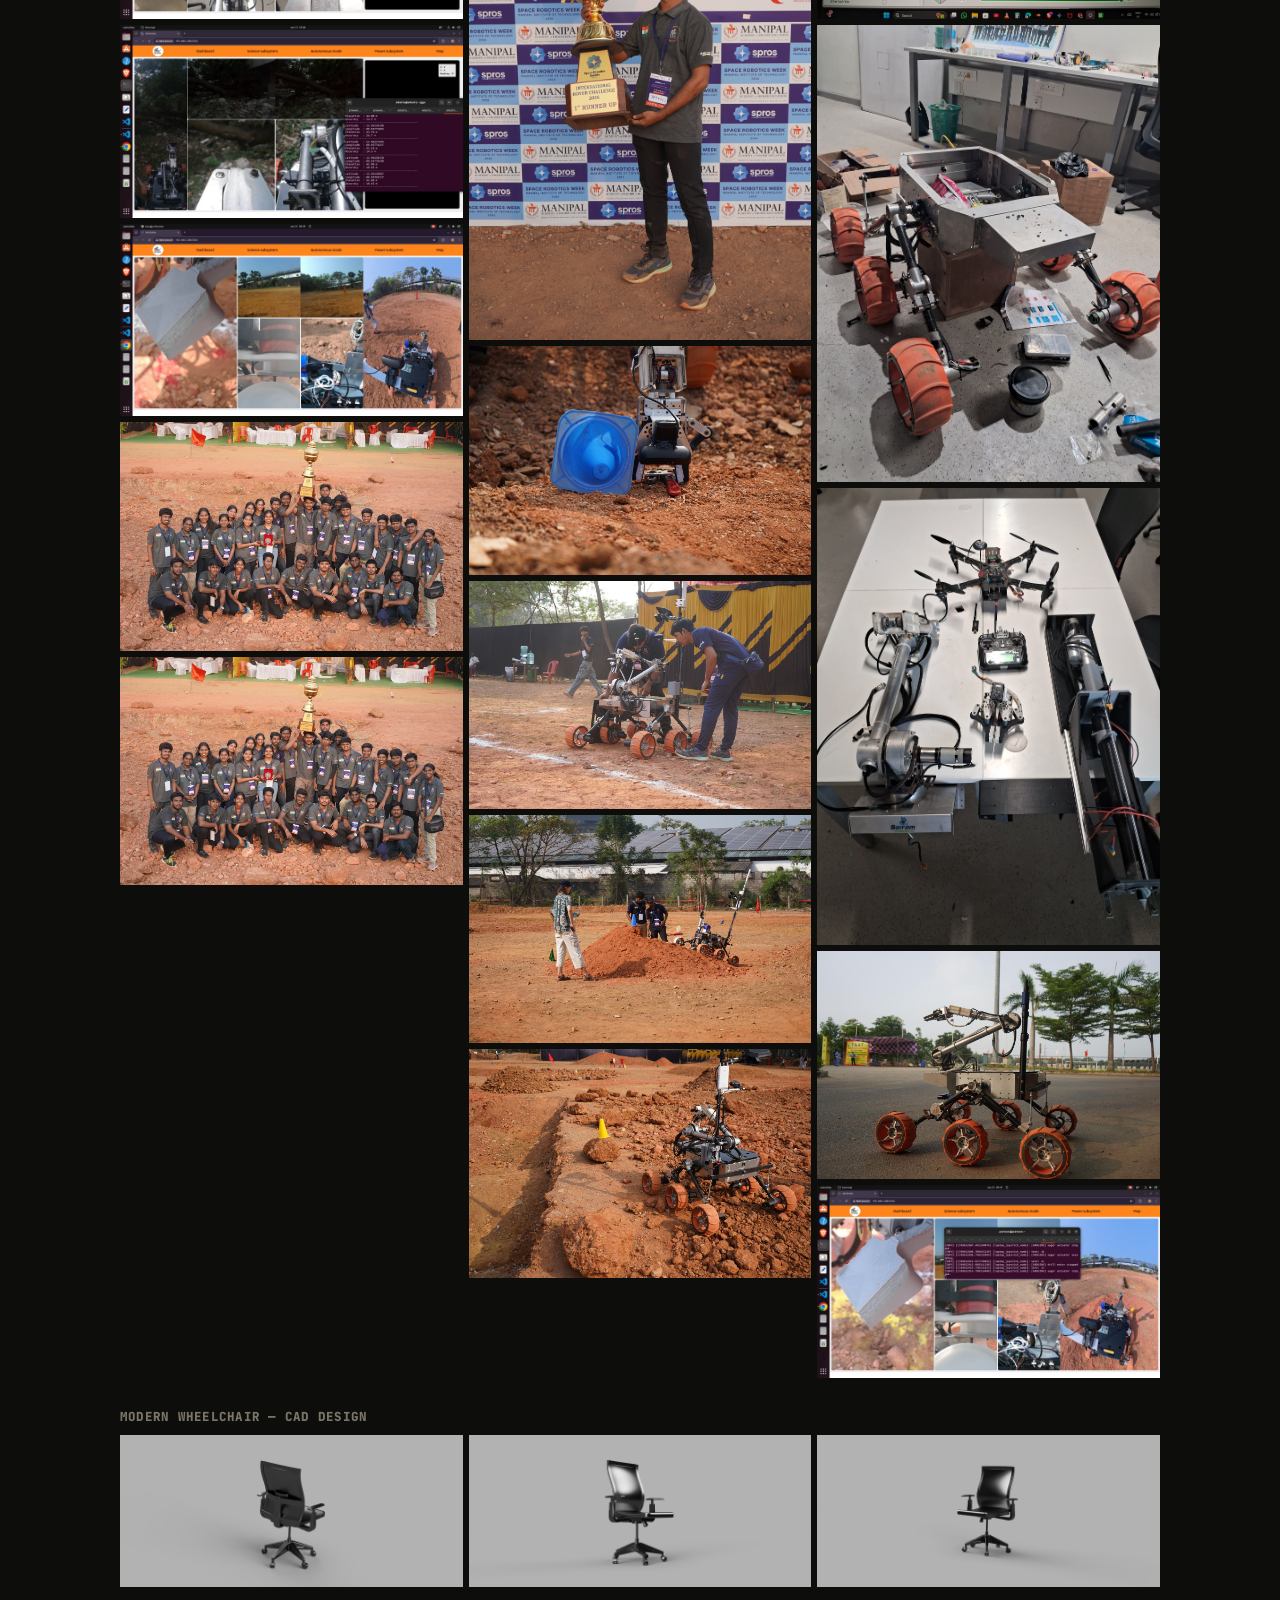
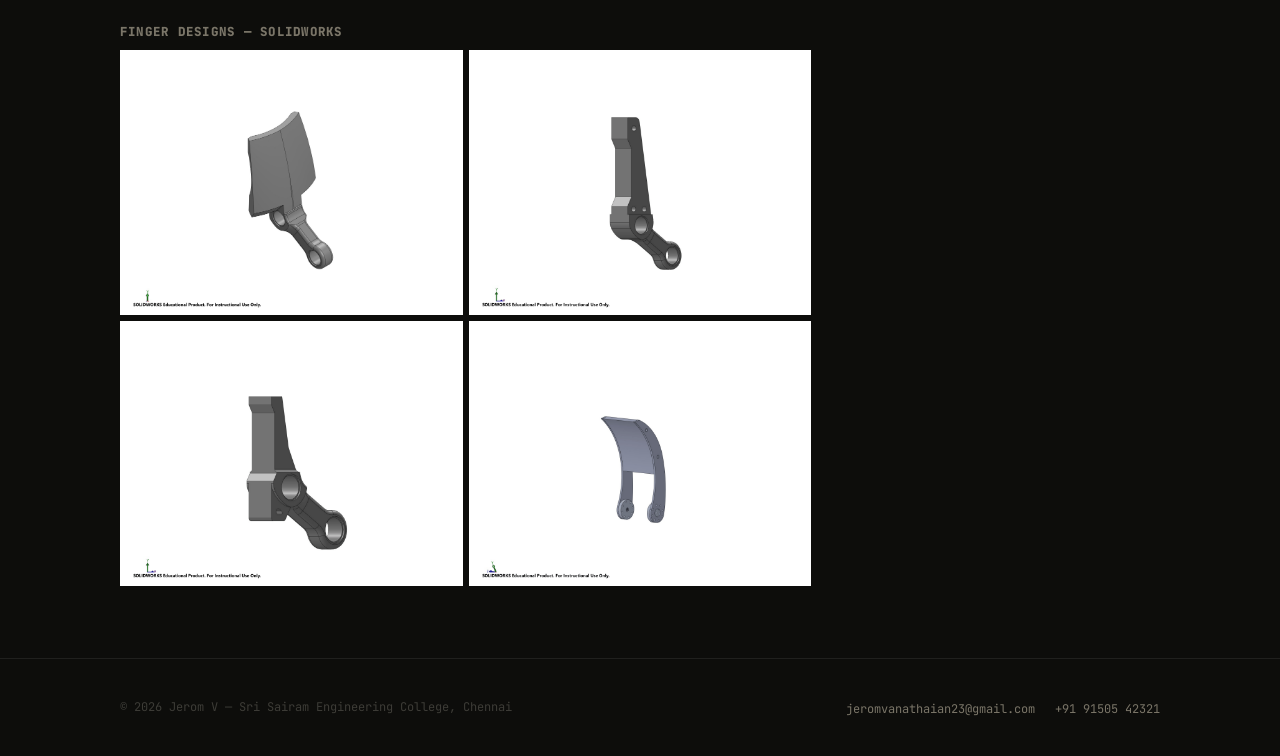
==== commit ab1656a5: "Add files via upload" ====
--- a/projects.html
+++ b/projects.html
@@ -432,10 +432,10 @@
 
     <h3 style="font-family:var(--mono);font-size:.78rem;letter-spacing:.1em;text-transform:uppercase;color:var(--muted);margin-top:32px;margin-bottom:10px;">Finger designs — SolidWorks</h3>
     <div class="gallery-grid">
-      <img src="Gallery/Finger_Designs/Finger_A_p1.png" alt="Finger A design" onclick="lb(this)">
-      <img src="Gallery/Finger_Designs/Finger_Optimised_p1.png" alt="Optimised finger design" onclick="lb(this)">
-      <img src="Gallery/Finger_Designs/Grab_Finger_p1.png" alt="Grab finger design" onclick="lb(this)">
-      <img src="Gallery/Finger_Designs/Rock_finger_p1.png" alt="Rock finger design" onclick="lb(this)">
+      <img src="Gallery/Finger_Designs/Finger_A.png" alt="Finger A design" onclick="lb(this)">
+      <img src="Gallery/Finger_Designs/Finger_Optimised.png" alt="Optimised finger design" onclick="lb(this)">
+      <img src="Gallery/Finger_Designs/Grab_Finger.png" alt="Grab finger design" onclick="lb(this)">
+      <img src="Gallery/Finger_Designs/Rock_finger.png" alt="Rock finger design" onclick="lb(this)">
     </div>
   </div>
 </section>
